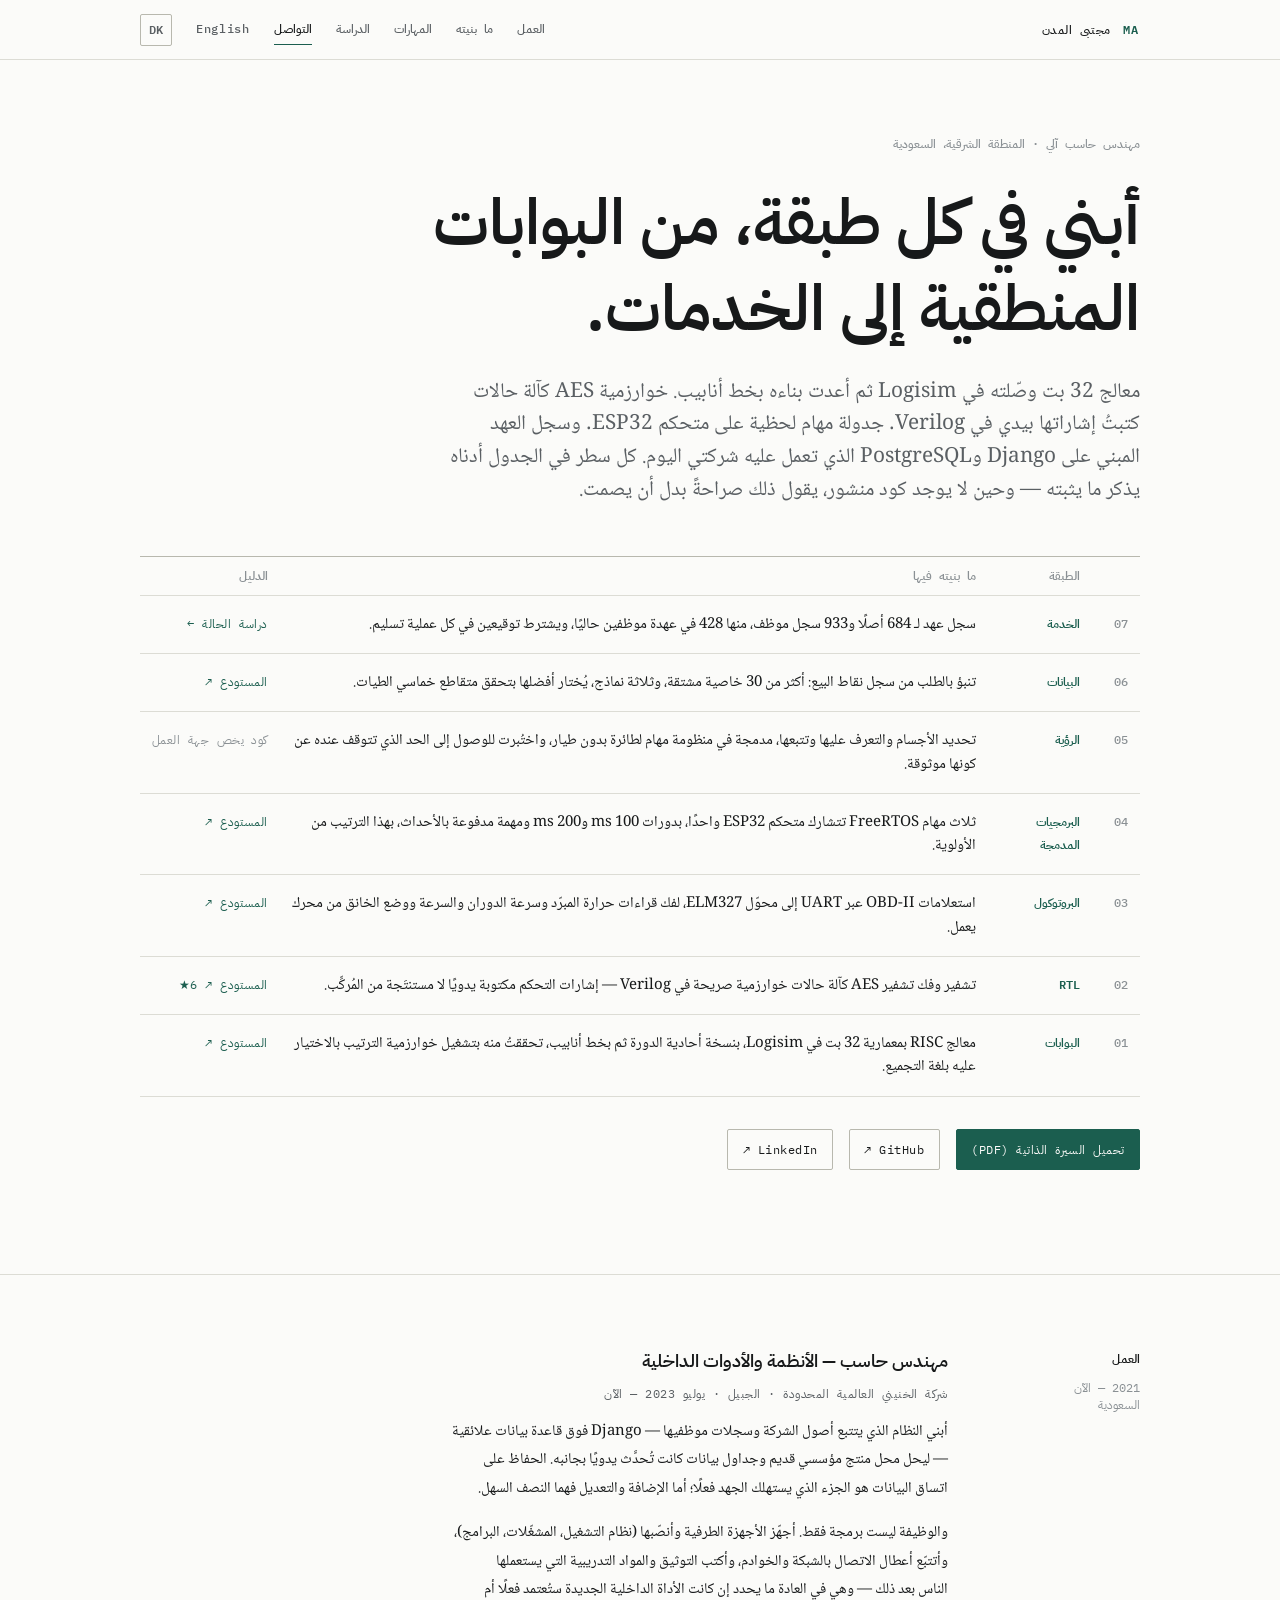
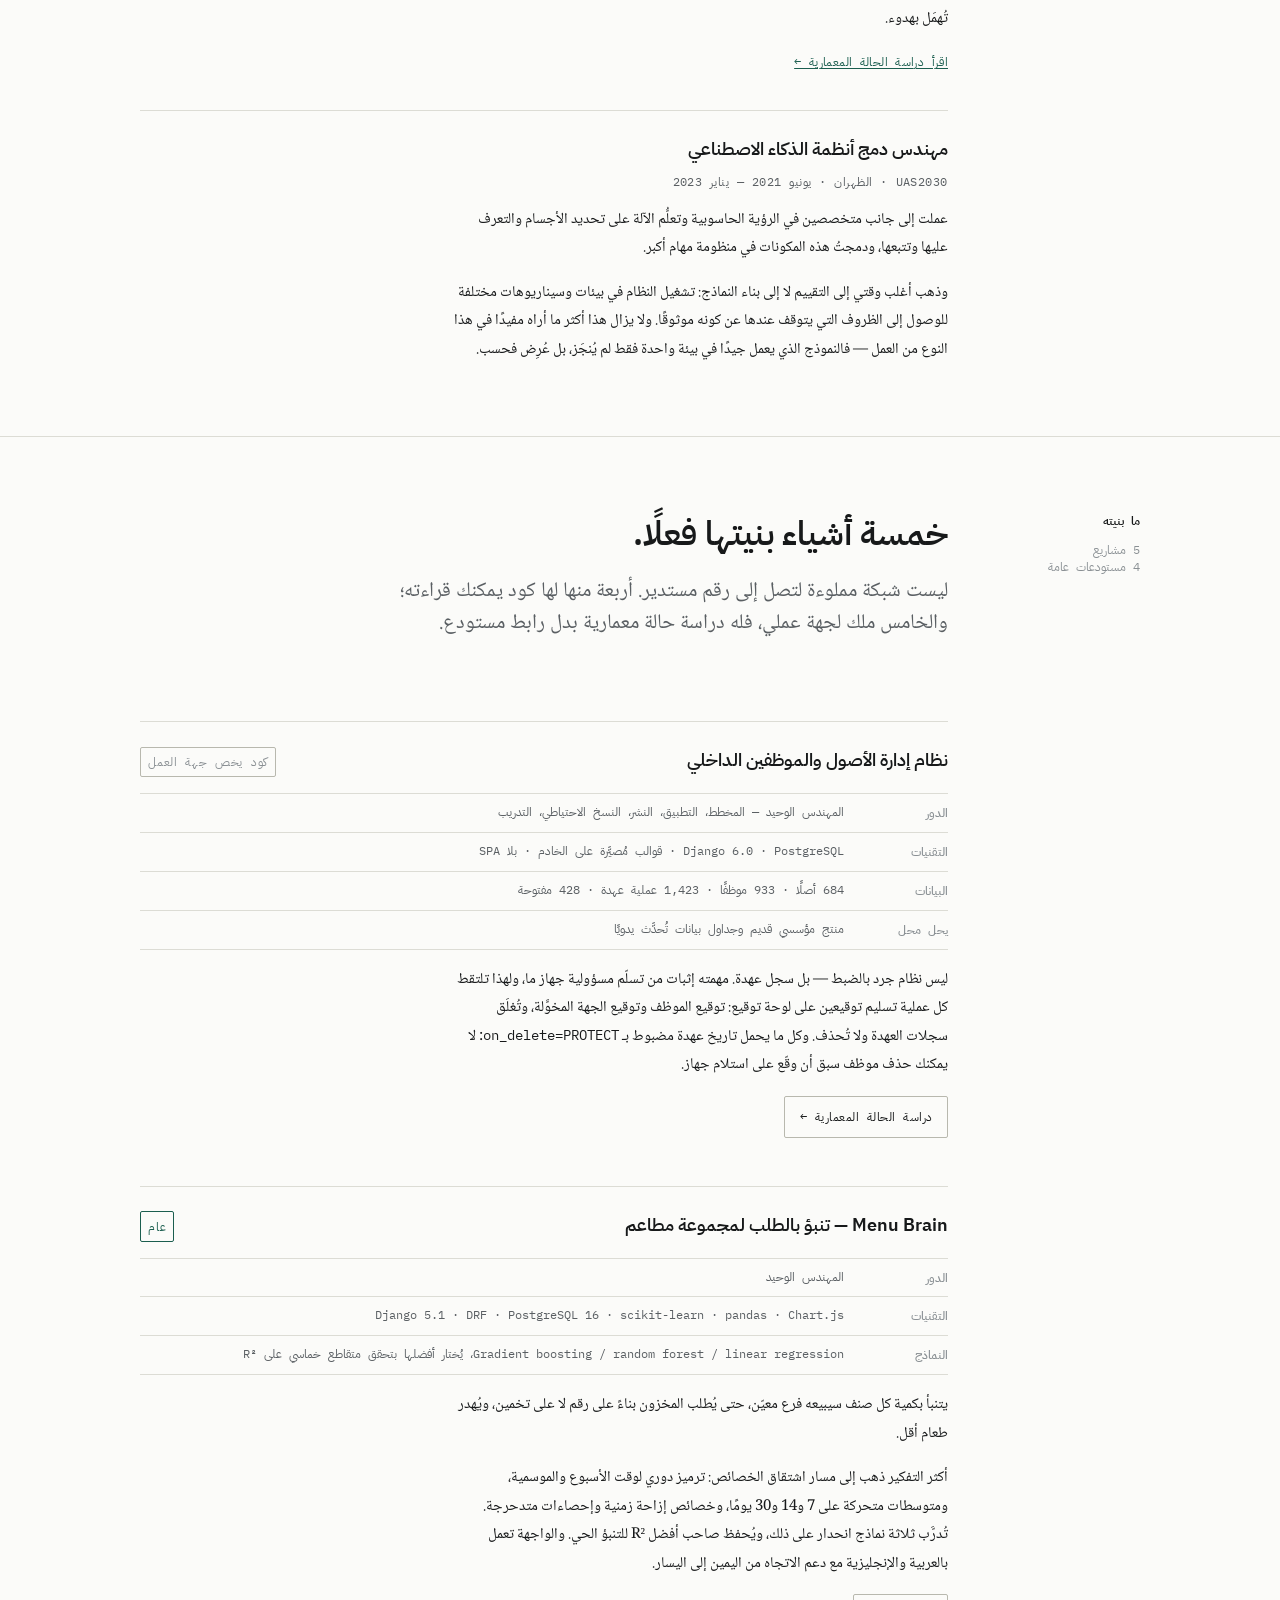
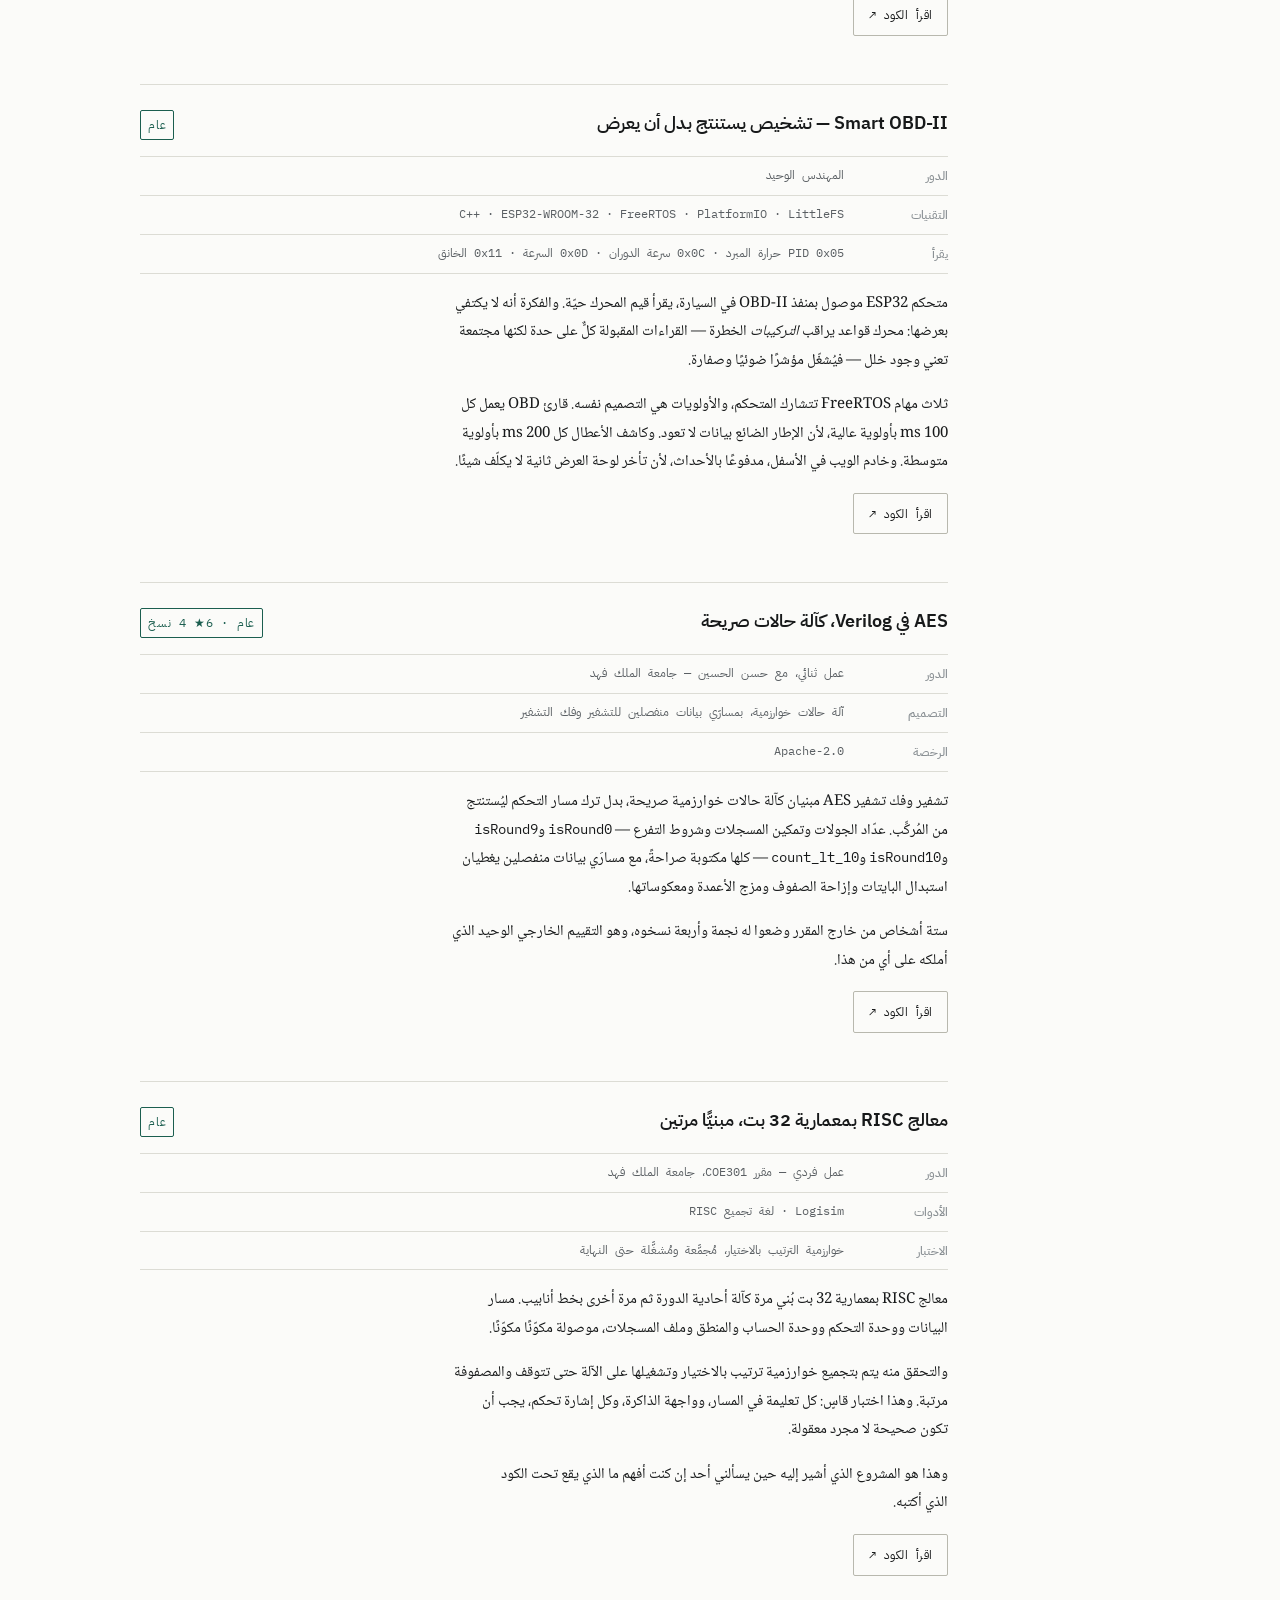
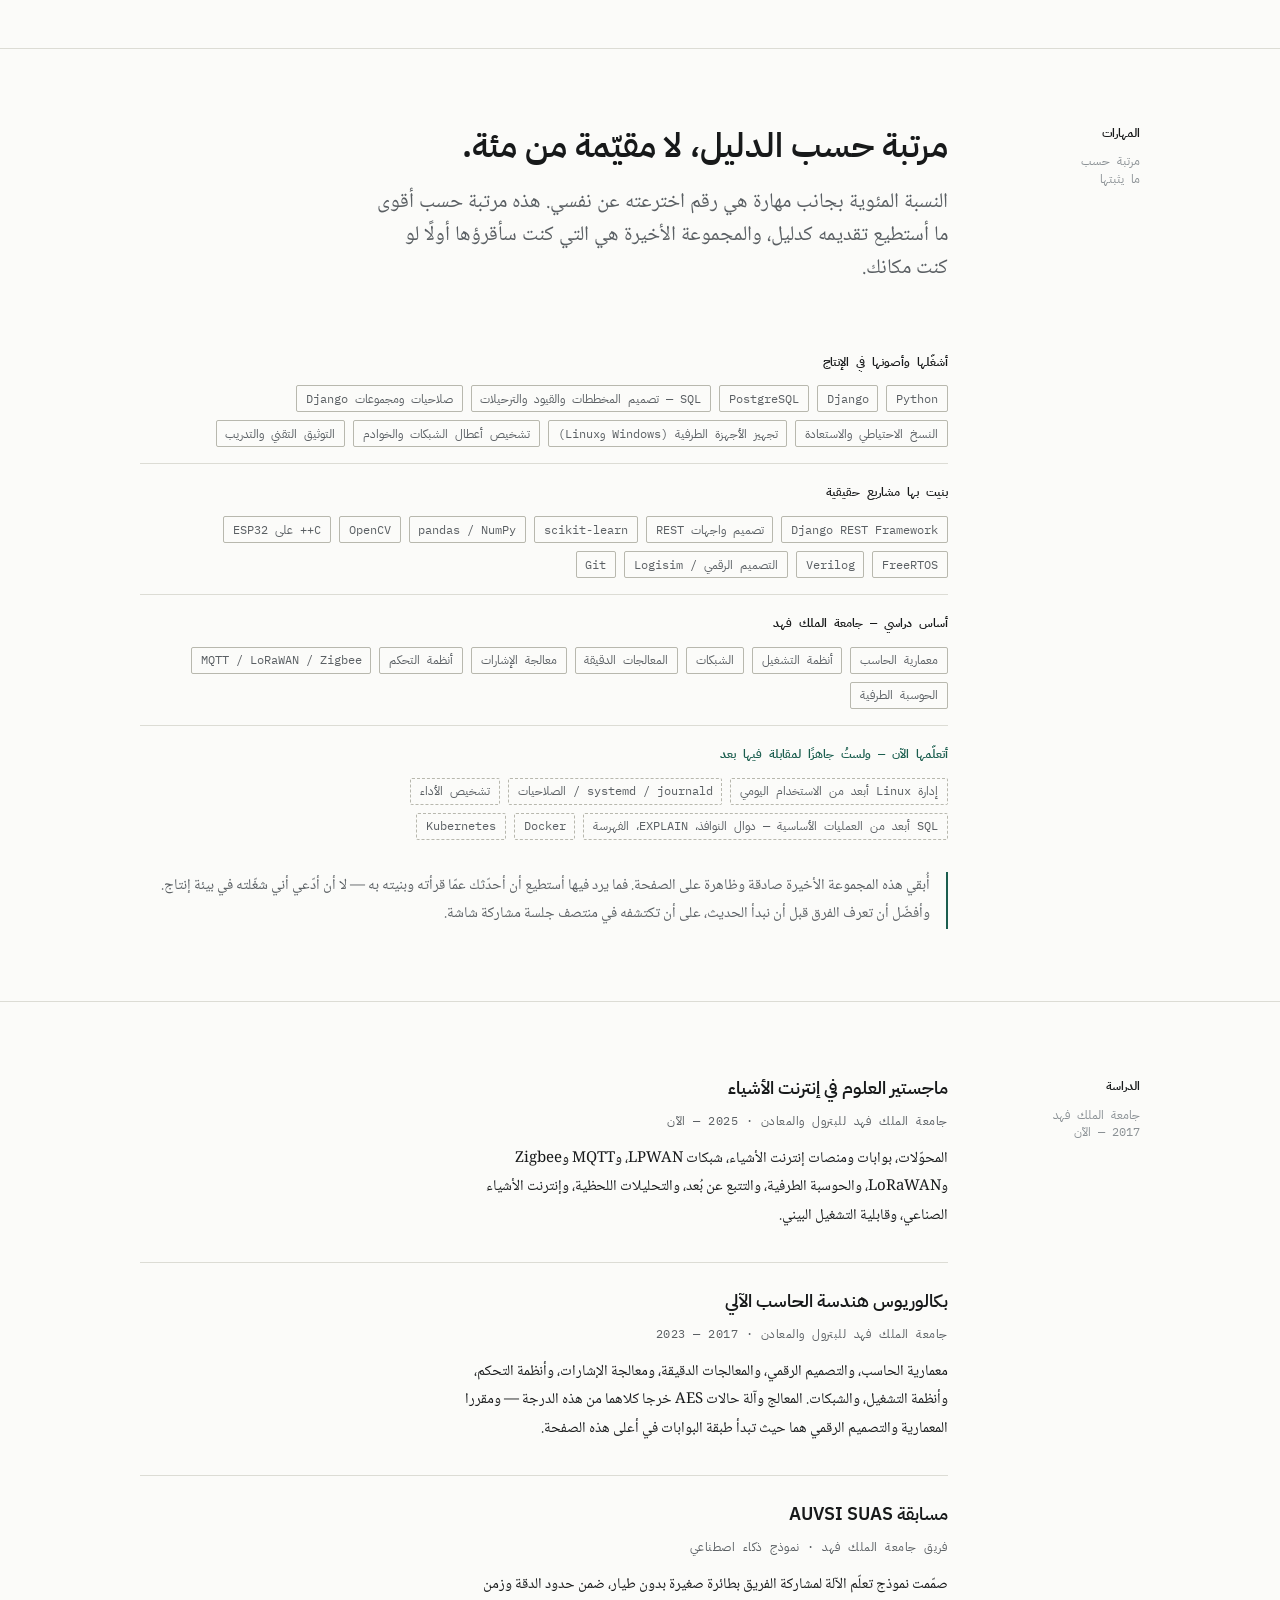
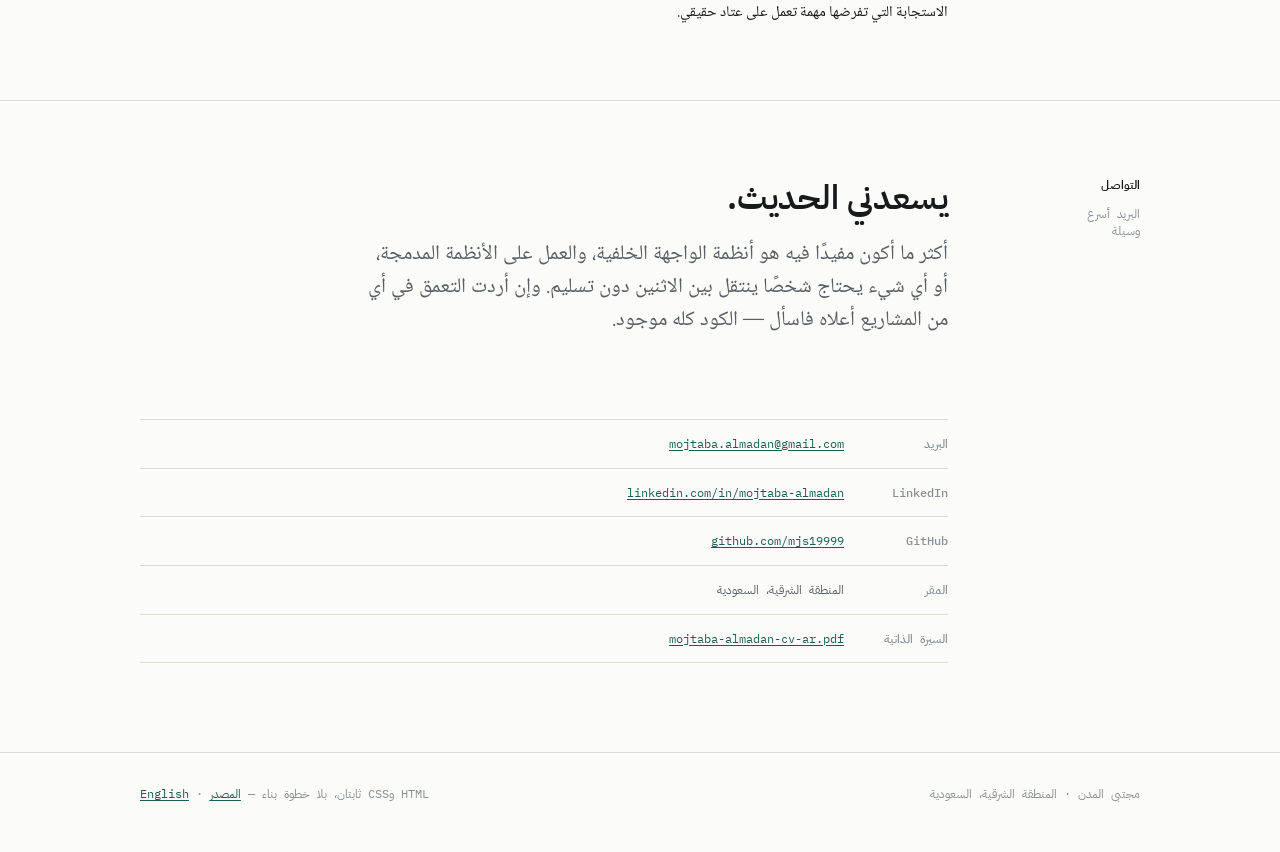
==== ar/index.html @ fe474742 "Refactor code structure for improved readability and maintainability" ====
<!DOCTYPE html>
<html lang="ar" dir="rtl" data-theme="light">
<head>
<meta charset="utf-8">
<meta name="viewport" content="width=device-width, initial-scale=1">
<meta name="color-scheme" content="light dark">
<title>مجتبى المدن — مهندس حاسب آلي</title>
<meta name="description" content="مهندس حاسب آلي في المنطقة الشرقية بالسعودية. أنظمة Django وقواعد بيانات SQL، برمجيات مدمجة على ESP32، وVerilog، ومعالج 32 بت مبني في Logisim. كل ادعاء في هذه الصفحة مرفق بما يثبته.">
<link rel="canonical" href="https://mjs19999.github.io/portfolio/ar/">
<link rel="alternate" hreflang="en" href="https://mjs19999.github.io/portfolio/">
<link rel="alternate" hreflang="ar" href="https://mjs19999.github.io/portfolio/ar/">
<link rel="alternate" hreflang="x-default" href="https://mjs19999.github.io/portfolio/">

<meta property="og:type" content="website">
<meta property="og:locale" content="ar_SA">
<meta property="og:title" content="مجتبى المدن — مهندس حاسب آلي">
<meta property="og:description" content="أبني في كل طبقة، من البوابات المنطقية إلى الخدمات. كل سطر يذكر ما يثبته.">

<!-- Set the theme before first paint so the page never flashes the wrong one. -->
<script>
  (function () {
    var stored;
    try { stored = localStorage.getItem("theme"); } catch (e) {}
    document.documentElement.dataset.theme =
      stored ||
      (window.matchMedia("(prefers-color-scheme: dark)").matches ? "dark" : "light");
  })();
</script>

<link rel="preconnect" href="https://fonts.googleapis.com">
<link rel="preconnect" href="https://fonts.gstatic.com" crossorigin>
<link rel="stylesheet" href="https://fonts.googleapis.com/css2?family=IBM+Plex+Mono:wght@400;500;600&family=IBM+Plex+Sans+Arabic:wght@400;500;600&family=Noto+Naskh+Arabic:wght@400;500;600&display=swap">

<link rel="stylesheet" href="../assets/css/tokens.css">
<link rel="stylesheet" href="../assets/css/base.css">
<link rel="stylesheet" href="../assets/css/layout.css">
<link rel="stylesheet" href="../assets/css/components.css">
<link rel="stylesheet" href="../assets/css/rtl.css">
</head>
<body>

<a class="skip-link" href="#main">تخطَّ إلى المحتوى</a>

<header class="masthead">
  <div class="shell masthead__inner">
    <a class="masthead__name" href="#top"><b>MA</b> مجتبى المدن</a>
    <nav class="masthead__nav" aria-label="أقسام الصفحة">
      <a href="#work">العمل</a>
      <a href="#built">ما بنيته</a>
      <a href="#stack">المهارات</a>
      <a href="#background">الدراسة</a>
      <a href="#contact">التواصل</a>
    </nav>
    <a class="lang-link" href="../index.html" hreflang="en" lang="en">English</a>
    <button class="icon-btn" id="theme-toggle" type="button" aria-label="تبديل السمة">DK</button>
  </div>
</header>

<main id="main">

  <!-- ===================================================================
       HERO
       =================================================================== -->
  <section class="section section--hero" id="top">
    <div class="shell">
      <p class="eyebrow">مهندس حاسب آلي &middot; المنطقة الشرقية، السعودية</p>
      <h1>أبني في كل طبقة، من البوابات المنطقية إلى الخدمات.</h1>
      <p class="lead hero__lead">
        معالج 32 بت وصّلته في Logisim ثم أعدت بناءه بخط أنابيب. خوارزمية AES
        كآلة حالات كتبتُ إشاراتها بيدي في Verilog. جدولة مهام لحظية على متحكم
        ESP32. وسجل العهد المبني على Django وPostgreSQL الذي تعمل عليه شركتي
        اليوم. كل سطر في الجدول أدناه يذكر ما يثبته &mdash; وحين لا يوجد كود
        منشور، يقول ذلك صراحةً بدل أن يصمت.
      </p>

      <table class="layers">
        <caption class="u-sr">
          الطبقات التي بنيت فيها، من طبقة الخدمة نزولًا إلى البوابات المنطقية،
          مع الدليل على كل واحدة.
        </caption>
        <thead>
          <tr>
            <th scope="col"><span class="u-sr">رقم الطبقة</span></th>
            <th scope="col">الطبقة</th>
            <th scope="col">ما بنيته فيها</th>
            <th scope="col">الدليل</th>
          </tr>
        </thead>
        <tbody>
          <tr>
            <td class="layer__num">07</td>
            <th scope="row" class="layer__name">الخدمة</th>
            <td class="layer__what">سجل عهد لـ 684 أصلًا و933 سجل موظف، منها 428 في عهدة موظفين حاليًا، ويشترط توقيعين في كل عملية تسليم.</td>
            <td class="layer__proof"><a href="work/khonaini-asset-system.html">دراسة الحالة &larr;</a></td>
          </tr>
          <tr>
            <td class="layer__num">06</td>
            <th scope="row" class="layer__name">البيانات</th>
            <td class="layer__what">تنبؤ بالطلب من سجل نقاط البيع: أكثر من 30 خاصية مشتقة، وثلاثة نماذج، يُختار أفضلها بتحقق متقاطع خماسي الطيات.</td>
            <td class="layer__proof"><a href="https://github.com/mjs19999/smart_menu_brain" target="_blank" rel="noopener">المستودع &#8599;</a></td>
          </tr>
          <tr>
            <td class="layer__num">05</td>
            <th scope="row" class="layer__name">الرؤية</th>
            <td class="layer__what">تحديد الأجسام والتعرف عليها وتتبعها، مدمجة في منظومة مهام لطائرة بدون طيار، واختُبرت للوصول إلى الحد الذي تتوقف عنده عن كونها موثوقة.</td>
            <td class="layer__proof">كود يخص جهة العمل</td>
          </tr>
          <tr>
            <td class="layer__num">04</td>
            <th scope="row" class="layer__name">البرمجيات المدمجة</th>
            <td class="layer__what">ثلاث مهام FreeRTOS تتشارك متحكم ESP32 واحدًا، بدورات 100&nbsp;ms و200&nbsp;ms ومهمة مدفوعة بالأحداث، بهذا الترتيب من الأولوية.</td>
            <td class="layer__proof"><a href="https://github.com/mjs19999/SmartOBDII-Final" target="_blank" rel="noopener">المستودع &#8599;</a></td>
          </tr>
          <tr>
            <td class="layer__num">03</td>
            <th scope="row" class="layer__name">البروتوكول</th>
            <td class="layer__what">استعلامات OBD-II عبر UART إلى محوّل ELM327، لفك قراءات حرارة المبرّد وسرعة الدوران والسرعة ووضع الخانق من محرك يعمل.</td>
            <td class="layer__proof"><a href="https://github.com/mjs19999/SmartOBDII-Final" target="_blank" rel="noopener">المستودع &#8599;</a></td>
          </tr>
          <tr>
            <td class="layer__num">02</td>
            <th scope="row" class="layer__name">RTL</th>
            <td class="layer__what">تشفير وفك تشفير AES كآلة حالات خوارزمية صريحة في Verilog &mdash; إشارات التحكم مكتوبة يدويًا لا مستنتَجة من المُركِّب.</td>
            <td class="layer__proof"><a href="https://github.com/mjs19999/AES_in_verilog" target="_blank" rel="noopener">المستودع &#8599; 6&#9733;</a></td>
          </tr>
          <tr>
            <td class="layer__num">01</td>
            <th scope="row" class="layer__name">البوابات</th>
            <td class="layer__what">معالج RISC بمعمارية 32 بت في Logisim، بنسخة أحادية الدورة ثم بخط أنابيب، تحققتُ منه بتشغيل خوارزمية الترتيب بالاختيار عليه بلغة التجميع.</td>
            <td class="layer__proof"><a href="https://github.com/mjs19999/32-bit-cpu-in-logisim" target="_blank" rel="noopener">المستودع &#8599;</a></td>
          </tr>
        </tbody>
      </table>

      <div class="hero__actions">
        <a class="btn btn--solid" href="../assets/pdf/mojtaba-almadan-cv-ar.pdf">تحميل السيرة الذاتية (PDF)</a>
        <a class="btn" href="https://github.com/mjs19999" target="_blank" rel="noopener">GitHub &#8599;</a>
        <a class="btn" href="https://www.linkedin.com/in/mojtaba-almadan/" target="_blank" rel="noopener">LinkedIn &#8599;</a>
      </div>
    </div>
  </section>

  <!-- ===================================================================
       WORK
       =================================================================== -->
  <section class="section" id="work">
    <div class="shell section__grid">
      <div class="gutter">
        <div class="gutter__label">العمل</div>
        <p class="gutter__meta">2021 &mdash; الآن<br>السعودية</p>
      </div>

      <div class="stack-v">
        <article class="role">
          <div class="role__head">
            <h3>مهندس حاسب &mdash; الأنظمة والأدوات الداخلية</h3>
            <span class="role__org">شركة الخنيني العالمية المحدودة &middot; الجبيل &middot; يوليو 2023 &mdash; الآن</span>
          </div>
          <div class="role__body prose">
            <p>
              أبني النظام الذي يتتبع أصول الشركة وسجلات موظفيها &mdash; Django
              فوق قاعدة بيانات علائقية &mdash; ليحل محل منتج مؤسسي قديم وجداول
              بيانات كانت تُحدَّث يدويًا بجانبه. الحفاظ على اتساق البيانات هو
              الجزء الذي يستهلك الجهد فعلًا؛ أما الإضافة والتعديل فهما النصف
              السهل.
            </p>
            <p>
              والوظيفة ليست برمجة فقط. أجهّز الأجهزة الطرفية وأنصّبها (نظام
              التشغيل، المشغّلات، البرامج)، وأتتبّع أعطال الاتصال بالشبكة
              والخوادم، وأكتب التوثيق والمواد التدريبية التي يستعملها الناس بعد
              ذلك &mdash; وهي في العادة ما يحدد إن كانت الأداة الداخلية الجديدة
              ستُعتمد فعلًا أم تُهمَل بهدوء.
            </p>
            <p>
              <a class="link-mono" href="work/khonaini-asset-system.html">اقرأ دراسة الحالة المعمارية &larr;</a>
            </p>
          </div>
        </article>

        <article class="role">
          <div class="role__head">
            <h3>مهندس دمج أنظمة الذكاء الاصطناعي</h3>
            <span class="role__org">UAS2030 &middot; الظهران &middot; يونيو 2021 &mdash; يناير 2023</span>
          </div>
          <div class="role__body prose">
            <p>
              عملت إلى جانب متخصصين في الرؤية الحاسوبية وتعلُّم الآلة على تحديد
              الأجسام والتعرف عليها وتتبعها، ودمجتُ هذه المكونات في منظومة مهام
              أكبر.
            </p>
            <p>
              وذهب أغلب وقتي إلى التقييم لا إلى بناء النماذج: تشغيل النظام في
              بيئات وسيناريوهات مختلفة للوصول إلى الظروف التي يتوقف عندها عن
              كونه موثوقًا. ولا يزال هذا أكثر ما أراه مفيدًا في هذا النوع من
              العمل &mdash; فالنموذج الذي يعمل جيدًا في بيئة واحدة فقط لم
              يُنجَز، بل عُرِض فحسب.
            </p>
          </div>
        </article>
      </div>
    </div>
  </section>

  <!-- ===================================================================
       BUILT
       =================================================================== -->
  <section class="section" id="built">
    <div class="shell section__grid">
      <div class="gutter">
        <div class="gutter__label">ما بنيته</div>
        <p class="gutter__meta">5 مشاريع<br>4 مستودعات عامة</p>
      </div>

      <div class="stack-v--loose stack-v">
        <div class="section__intro">
          <h2>خمسة أشياء بنيتها فعلًا.</h2>
          <p class="lead">
            ليست شبكة مملوءة لتصل إلى رقم مستدير. أربعة منها لها كود يمكنك
            قراءته؛ والخامس ملك لجهة عملي، فله دراسة حالة معمارية بدل رابط
            مستودع.
          </p>
        </div>

        <article class="spec">
          <div class="spec__head">
            <h3 class="spec__title">نظام إدارة الأصول والموظفين الداخلي</h3>
            <span class="tag">كود يخص جهة العمل</span>
          </div>
          <dl class="spec__meta">
            <div><dt>الدور</dt><dd>المهندس الوحيد &mdash; المخطط، التطبيق، النشر، النسخ الاحتياطي، التدريب</dd></div>
            <div><dt>التقنيات</dt><dd>Django 6.0 &middot; PostgreSQL &middot; قوالب مُصيَّرة على الخادم &middot; بلا SPA</dd></div>
            <div><dt>البيانات</dt><dd>684 أصلًا &middot; 933 موظفًا &middot; 1,423 عملية عهدة &middot; 428 مفتوحة</dd></div>
            <div><dt>يحل محل</dt><dd>منتج مؤسسي قديم وجداول بيانات تُحدَّث يدويًا</dd></div>
          </dl>
          <div class="spec__body prose">
            <p>
              ليس نظام جرد بالضبط &mdash; بل سجل عهدة. مهمته إثبات من تسلّم
              مسؤولية جهاز ما، ولهذا تلتقط كل عملية تسليم توقيعين على لوحة
              توقيع: توقيع الموظف وتوقيع الجهة المخوَّلة، وتُغلَق سجلات العهدة
              ولا تُحذف. وكل ما يحمل تاريخ عهدة مضبوط بـ
              <code>on_delete=PROTECT</code>: لا يمكنك حذف موظف سبق أن وقّع على
              استلام جهاز.
            </p>
          </div>
          <div class="spec__links">
            <a class="btn" href="work/khonaini-asset-system.html">دراسة الحالة المعمارية &larr;</a>
          </div>
        </article>

        <article class="spec">
          <div class="spec__head">
            <h3 class="spec__title">Menu Brain &mdash; تنبؤ بالطلب لمجموعة مطاعم</h3>
            <span class="tag tag--signal">عام</span>
          </div>
          <dl class="spec__meta">
            <div><dt>الدور</dt><dd>المهندس الوحيد</dd></div>
            <div><dt>التقنيات</dt><dd>Django 5.1 &middot; DRF &middot; PostgreSQL 16 &middot; scikit-learn &middot; pandas &middot; Chart.js</dd></div>
            <div><dt>النماذج</dt><dd>Gradient boosting / random forest / linear regression، يُختار أفضلها بتحقق متقاطع خماسي على R&sup2;</dd></div>
          </dl>
          <div class="spec__body prose">
            <p>
              يتنبأ بكمية كل صنف سيبيعه فرع معيّن، حتى يُطلب المخزون بناءً على
              رقم لا على تخمين، ويُهدر طعام أقل.
            </p>
            <p>
              أكثر التفكير ذهب إلى مسار اشتقاق الخصائص: ترميز دوري لوقت الأسبوع
              والموسمية، ومتوسطات متحركة على 7 و14 و30 يومًا، وخصائص إزاحة
              زمنية وإحصاءات متدحرجة. تُدرَّب ثلاثة نماذج انحدار على ذلك، ويُحفظ
              صاحب أفضل R&sup2; للتنبؤ الحي. والواجهة تعمل بالعربية والإنجليزية
              مع دعم الاتجاه من اليمين إلى اليسار.
            </p>
          </div>
          <div class="spec__links">
            <a class="btn" href="https://github.com/mjs19999/smart_menu_brain" target="_blank" rel="noopener">اقرأ الكود &#8599;</a>
          </div>
        </article>

        <article class="spec">
          <div class="spec__head">
            <h3 class="spec__title">Smart OBD-II &mdash; تشخيص يستنتج بدل أن يعرض</h3>
            <span class="tag tag--signal">عام</span>
          </div>
          <dl class="spec__meta">
            <div><dt>الدور</dt><dd>المهندس الوحيد</dd></div>
            <div><dt>التقنيات</dt><dd>C++ &middot; ESP32-WROOM-32 &middot; FreeRTOS &middot; PlatformIO &middot; LittleFS</dd></div>
            <div><dt>يقرأ</dt><dd>PID 0x05 حرارة المبرد &middot; 0x0C سرعة الدوران &middot; 0x0D السرعة &middot; 0x11 الخانق</dd></div>
          </dl>
          <div class="spec__body prose">
            <p>
              متحكم ESP32 موصول بمنفذ OBD-II في السيارة، يقرأ قيم المحرك حيّة.
              والفكرة أنه لا يكتفي بعرضها: محرك قواعد يراقب <em>التركيبات</em>
              الخطرة &mdash; القراءات المقبولة كلٌّ على حدة لكنها مجتمعة تعني
              وجود خلل &mdash; فيُشغّل مؤشرًا ضوئيًا وصفارة.
            </p>
            <p>
              ثلاث مهام FreeRTOS تتشارك المتحكم، والأولويات هي التصميم نفسه.
              قارئ OBD يعمل كل 100&nbsp;ms بأولوية عالية، لأن الإطار الضائع
              بيانات لا تعود. وكاشف الأعطال كل 200&nbsp;ms بأولوية متوسطة. وخادم
              الويب في الأسفل، مدفوعًا بالأحداث، لأن تأخر لوحة العرض ثانية لا
              يكلّف شيئًا.
            </p>
          </div>
          <div class="spec__links">
            <a class="btn" href="https://github.com/mjs19999/SmartOBDII-Final" target="_blank" rel="noopener">اقرأ الكود &#8599;</a>
          </div>
        </article>

        <article class="spec">
          <div class="spec__head">
            <h3 class="spec__title">AES في Verilog، كآلة حالات صريحة</h3>
            <span class="tag tag--signal">عام &middot; 6&#9733; 4 نسخ</span>
          </div>
          <dl class="spec__meta">
            <div><dt>الدور</dt><dd>عمل ثنائي، مع حسن الحسين &mdash; جامعة الملك فهد</dd></div>
            <div><dt>التصميم</dt><dd>آلة حالات خوارزمية، بمسارَي بيانات منفصلين للتشفير وفك التشفير</dd></div>
            <div><dt>الرخصة</dt><dd>Apache-2.0</dd></div>
          </dl>
          <div class="spec__body prose">
            <p>
              تشفير وفك تشفير AES مبنيان كآلة حالات خوارزمية صريحة، بدل ترك مسار
              التحكم ليُستنتج من المُركِّب. عدّاد الجولات وتمكين المسجلات وشروط
              التفرع &mdash; <code>isRound0</code> و<code>isRound9</code>
              و<code>isRound10</code> و<code>count_lt_10</code> &mdash; كلها
              مكتوبة صراحةً، مع مسارَي بيانات منفصلين يغطيان استبدال البايتات
              وإزاحة الصفوف ومزج الأعمدة ومعكوساتها.
            </p>
            <p>
              ستة أشخاص من خارج المقرر وضعوا له نجمة وأربعة نسخوه، وهو التقييم
              الخارجي الوحيد الذي أملكه على أي من هذا.
            </p>
          </div>
          <div class="spec__links">
            <a class="btn" href="https://github.com/mjs19999/AES_in_verilog" target="_blank" rel="noopener">اقرأ الكود &#8599;</a>
          </div>
        </article>

        <article class="spec">
          <div class="spec__head">
            <h3 class="spec__title">معالج RISC بمعمارية 32 بت، مبنيًّا مرتين</h3>
            <span class="tag tag--signal">عام</span>
          </div>
          <dl class="spec__meta">
            <div><dt>الدور</dt><dd>عمل فردي &mdash; مقرر COE301، جامعة الملك فهد</dd></div>
            <div><dt>الأدوات</dt><dd>Logisim &middot; لغة تجميع RISC</dd></div>
            <div><dt>الاختبار</dt><dd>خوارزمية الترتيب بالاختيار، مُجمَّعة ومُشغَّلة حتى النهاية</dd></div>
          </dl>
          <div class="spec__body prose">
            <p>
              معالج RISC بمعمارية 32 بت بُني مرة كآلة أحادية الدورة ثم مرة
              أخرى بخط أنابيب. مسار البيانات ووحدة التحكم ووحدة الحساب والمنطق
              وملف المسجلات، موصولة مكوّنًا مكوّنًا.
            </p>
            <p>
              والتحقق منه يتم بتجميع خوارزمية ترتيب بالاختيار وتشغيلها على الآلة
              حتى تتوقف والمصفوفة مرتبة. وهذا اختبار قاسٍ: كل تعليمة في المسار،
              وواجهة الذاكرة، وكل إشارة تحكم، يجب أن تكون صحيحة لا مجرد معقولة.
            </p>
            <p>
              وهذا هو المشروع الذي أشير إليه حين يسألني أحد إن كنت أفهم ما الذي
              يقع تحت الكود الذي أكتبه.
            </p>
          </div>
          <div class="spec__links">
            <a class="btn" href="https://github.com/mjs19999/32-bit-cpu-in-logisim" target="_blank" rel="noopener">اقرأ الكود &#8599;</a>
          </div>
        </article>
      </div>
    </div>
  </section>

  <!-- ===================================================================
       STACK
       =================================================================== -->
  <section class="section" id="stack">
    <div class="shell section__grid">
      <div class="gutter">
        <div class="gutter__label">المهارات</div>
        <p class="gutter__meta">مرتبة حسب<br>ما يثبتها</p>
      </div>

      <div class="stack-v">
        <div class="section__intro">
          <h2>مرتبة حسب الدليل، لا مقيّمة من مئة.</h2>
          <p class="lead">
            النسبة المئوية بجانب مهارة هي رقم اخترعته عن نفسي. هذه مرتبة حسب
            أقوى ما أستطيع تقديمه كدليل، والمجموعة الأخيرة هي التي كنت سأقرؤها
            أولًا لو كنت مكانك.
          </p>
        </div>

        <div class="stack-v--tight stack-v">
          <div class="tier">
            <div class="tier__label">أشغّلها وأصونها في الإنتاج</div>
            <ul class="tier__items">
              <li lang="en" dir="ltr">Python</li>
              <li lang="en" dir="ltr">Django</li>
              <li lang="en" dir="ltr">PostgreSQL</li>
              <li>SQL &mdash; تصميم المخططات والقيود والترحيلات</li>
              <li>صلاحيات ومجموعات Django</li>
              <li>النسخ الاحتياطي والاستعادة</li>
              <li>تجهيز الأجهزة الطرفية (Windows وLinux)</li>
              <li>تشخيص أعطال الشبكات والخوادم</li>
              <li>التوثيق التقني والتدريب</li>
            </ul>
          </div>

          <div class="tier">
            <div class="tier__label">بنيت بها مشاريع حقيقية</div>
            <ul class="tier__items">
              <li lang="en" dir="ltr">Django REST Framework</li>
              <li>تصميم واجهات REST</li>
              <li lang="en" dir="ltr">scikit-learn</li>
              <li lang="en" dir="ltr">pandas / NumPy</li>
              <li lang="en" dir="ltr">OpenCV</li>
              <li>C++ على ESP32</li>
              <li lang="en" dir="ltr">FreeRTOS</li>
              <li lang="en" dir="ltr">Verilog</li>
              <li>التصميم الرقمي / Logisim</li>
              <li lang="en" dir="ltr">Git</li>
            </ul>
          </div>

          <div class="tier">
            <div class="tier__label">أساس دراسي &mdash; جامعة الملك فهد</div>
            <ul class="tier__items">
              <li>معمارية الحاسب</li>
              <li>أنظمة التشغيل</li>
              <li>الشبكات</li>
              <li>المعالجات الدقيقة</li>
              <li>معالجة الإشارات</li>
              <li>أنظمة التحكم</li>
              <li>MQTT / LoRaWAN / Zigbee</li>
              <li>الحوسبة الطرفية</li>
            </ul>
          </div>

          <div class="tier tier--open">
            <div class="tier__label">أتعلّمها الآن &mdash; ولستُ جاهزًا لمقابلة فيها بعد</div>
            <ul class="tier__items">
              <li>إدارة Linux أبعد من الاستخدام اليومي</li>
              <li>systemd / journald / الصلاحيات</li>
              <li>تشخيص الأداء</li>
              <li>SQL أبعد من العمليات الأساسية &mdash; دوال النوافذ، EXPLAIN، الفهرسة</li>
              <li lang="en" dir="ltr">Docker</li>
              <li lang="en" dir="ltr">Kubernetes</li>
            </ul>
          </div>
        </div>

        <p class="note">
          أُبقي هذه المجموعة الأخيرة صادقة وظاهرة على الصفحة. فما يرد فيها
          أستطيع أن أحدّثك عمّا قرأته وبنيته به &mdash; لا أن أدّعي أني شغّلته
          في بيئة إنتاج. وأفضّل أن تعرف الفرق قبل أن نبدأ الحديث، على أن تكتشفه
          في منتصف جلسة مشاركة شاشة.
        </p>
      </div>
    </div>
  </section>

  <!-- ===================================================================
       BACKGROUND
       =================================================================== -->
  <section class="section" id="background">
    <div class="shell section__grid">
      <div class="gutter">
        <div class="gutter__label">الدراسة</div>
        <p class="gutter__meta">جامعة الملك فهد<br>2017 &mdash; الآن</p>
      </div>

      <div class="stack-v">
        <article class="role">
          <div class="role__head">
            <h3>ماجستير العلوم في إنترنت الأشياء</h3>
            <span class="role__org">جامعة الملك فهد للبترول والمعادن &middot; 2025 &mdash; الآن</span>
          </div>
          <div class="role__body prose">
            <p>
              المحوّلات، بوابات ومنصات إنترنت الأشياء، شبكات LPWAN، وMQTT
              وZigbee وLoRaWAN، والحوسبة الطرفية، والتتبع عن بُعد، والتحليلات
              اللحظية، وإنترنت الأشياء الصناعي، وقابلية التشغيل البيني.
            </p>
          </div>
        </article>

        <article class="role">
          <div class="role__head">
            <h3>بكالوريوس هندسة الحاسب الآلي</h3>
            <span class="role__org">جامعة الملك فهد للبترول والمعادن &middot; 2017 &mdash; 2023</span>
          </div>
          <div class="role__body prose">
            <p>
              معمارية الحاسب، والتصميم الرقمي، والمعالجات الدقيقة، ومعالجة
              الإشارات، وأنظمة التحكم، وأنظمة التشغيل، والشبكات. المعالج وآلة
              حالات AES خرجا كلاهما من هذه الدرجة &mdash; ومقررا المعمارية
              والتصميم الرقمي هما حيث تبدأ طبقة البوابات في أعلى هذه الصفحة.
            </p>
          </div>
        </article>

        <article class="role">
          <div class="role__head">
            <h3>مسابقة AUVSI SUAS</h3>
            <span class="role__org">فريق جامعة الملك فهد &middot; نموذج ذكاء اصطناعي</span>
          </div>
          <div class="role__body prose">
            <p>
              صمّمت نموذج تعلّم الآلة لمشاركة الفريق بطائرة صغيرة بدون طيار،
              ضمن حدود الدقة وزمن الاستجابة التي تفرضها مهمة تعمل على عتاد
              حقيقي.
            </p>
          </div>
        </article>
      </div>
    </div>
  </section>

  <!-- ===================================================================
       CONTACT
       =================================================================== -->
  <section class="section" id="contact">
    <div class="shell section__grid">
      <div class="gutter">
        <div class="gutter__label">التواصل</div>
        <p class="gutter__meta">البريد أسرع<br>وسيلة</p>
      </div>

      <div class="stack-v">
        <div class="section__intro">
          <h2>يسعدني الحديث.</h2>
          <p class="lead">
            أكثر ما أكون مفيدًا فيه هو أنظمة الواجهة الخلفية، والعمل على
            الأنظمة المدمجة، أو أي شيء يحتاج شخصًا ينتقل بين الاثنين دون
            تسليم. وإن أردت التعمق في أي من المشاريع أعلاه فاسأل &mdash; الكود
            كله موجود.
          </p>
        </div>

        <dl class="contact-list">
          <div>
            <dt>البريد</dt>
            <dd><a href="mailto:mojtaba.almadan@gmail.com">mojtaba.almadan@gmail.com</a></dd>
          </div>
          <div>
            <dt>LinkedIn</dt>
            <dd><a href="https://www.linkedin.com/in/mojtaba-almadan/" target="_blank" rel="noopener">linkedin.com/in/mojtaba-almadan</a></dd>
          </div>
          <div>
            <dt>GitHub</dt>
            <dd><a href="https://github.com/mjs19999" target="_blank" rel="noopener">github.com/mjs19999</a></dd>
          </div>
          <div>
            <dt>المقر</dt>
            <dd>المنطقة الشرقية، السعودية</dd>
          </div>
          <div>
            <dt>السيرة الذاتية</dt>
            <dd><a href="../assets/pdf/mojtaba-almadan-cv-ar.pdf">mojtaba-almadan-cv-ar.pdf</a></dd>
          </div>
        </dl>
      </div>
    </div>
  </section>

</main>

<footer class="footer">
  <div class="shell footer__inner">
    <span>مجتبى المدن &middot; المنطقة الشرقية، السعودية</span>
    <span>
      HTML وCSS ثابتان، بلا خطوة بناء &mdash;
      <a href="https://github.com/mjs19999/portfolio" target="_blank" rel="noopener">المصدر</a>
      &middot;
      <a href="../index.html" hreflang="en" lang="en">English</a>
    </span>
  </div>
</footer>

<script src="../assets/js/theme.js" defer></script>
<script src="../assets/js/nav.js" defer></script>
</body>
</html>
---- assets/css/tokens.css ----
/* ==========================================================================
   tokens.css — the whole design system lives here
   Palette: cool paper, graphite ink, one accent (deep pine). No gradients.
   Type:    Archivo (headings) / Newsreader (body) / IBM Plex Mono (data)
   ========================================================================== */

:root {
  /* --- type families ------------------------------------------------------ */
  --font-display: "Archivo", "Helvetica Neue", Arial, sans-serif;
  --font-body: "Newsreader", Georgia, "Times New Roman", serif;
  --font-mono: "IBM Plex Mono", ui-monospace, "SFMono-Regular", Consolas, monospace;

  /* --- type scale ---------------------------------------------------------
     Fluid between a 360px phone and a 1200px desktop. */
  --step-display: clamp(2.3rem, 1.35rem + 4.2vw, 4rem);
  --step-h2: clamp(1.55rem, 1.2rem + 1.5vw, 2.1rem);
  --step-h3: 1.125rem;
  --step-lead: clamp(1.08rem, 1rem + 0.4vw, 1.3rem);
  --step-body: 1.0625rem;
  --step-small: 0.9375rem;
  --step-mono: 0.78rem;
  --step-mono-sm: 0.72rem;

  /* --- spacing ------------------------------------------------------------ */
  --space-1: 0.25rem;
  --space-2: 0.5rem;
  --space-3: 0.75rem;
  --space-4: 1rem;
  --space-5: 1.5rem;
  --space-6: 2rem;
  --space-7: 3rem;
  --space-8: 4.5rem;
  --space-9: 6.5rem;

  /* --- structure ---------------------------------------------------------- */
  --shell-max: 1080px;
  --shell-pad: clamp(1.25rem, 4vw, 2.5rem);
  --gutter-col: 9rem;
  --masthead-h: 3.75rem;

  /* --- motion ------------------------------------------------------------- */
  --ease: cubic-bezier(0.22, 0.61, 0.36, 1);
  --fast: 120ms;
  --slow: 320ms;
}

/* --- light: ink on drafting paper ---------------------------------------- */
:root,
html[data-theme="light"] {
  color-scheme: light;

  --paper: #fbfbf9;
  --paper-sunk: #f2f2ee;
  --paper-raised: #ffffff;

  --ink: #17191a;
  --ink-soft: #5a5f63;
  --ink-faint: #8a9094;

  --rule: #dcdcd5;
  --rule-strong: #b8b8ae;

  --signal: #1b5e4f;
  --signal-hover: #12463a;
  --signal-wash: rgba(27, 94, 79, 0.07);
}

/* --- dark: same document, printed in reverse ----------------------------- */
html[data-theme="dark"] {
  color-scheme: dark;

  --paper: #131517;
  --paper-sunk: #1a1d20;
  --paper-raised: #1e2225;

  --ink: #e9e9e4;
  --ink-soft: #9ba1a4;
  --ink-faint: #6f7679;

  --rule: #2c3134;
  --rule-strong: #454b4f;

  --signal: #6fbfa8;
  --signal-hover: #8fd4c1;
  --signal-wash: rgba(111, 191, 168, 0.09);
}
---- assets/css/base.css ----
/* ==========================================================================
   base.css — reset and element-level typography. Elements only, no classes.
   ========================================================================== */

*,
*::before,
*::after {
  box-sizing: border-box;
}

html {
  -webkit-text-size-adjust: 100%;
  scroll-behavior: smooth;
  scroll-padding-top: calc(var(--masthead-h) + var(--space-5));
}

body {
  margin: 0;
  background: var(--paper);
  color: var(--ink);
  font-family: var(--font-body);
  font-size: var(--step-body);
  font-weight: 400;
  line-height: 1.7;
  font-optical-sizing: auto;
  -webkit-font-smoothing: antialiased;
  text-rendering: optimizeLegibility;
}

h1,
h2,
h3,
h4 {
  margin: 0;
  font-family: var(--font-display);
  font-weight: 600;
  line-height: 1.1;
  letter-spacing: -0.02em;
  text-wrap: balance;
}

h1 {
  font-size: var(--step-display);
  font-weight: 620;
  line-height: 1.02;
  letter-spacing: -0.035em;
}

h2 {
  font-size: var(--step-h2);
  letter-spacing: -0.025em;
}

h3 {
  font-size: var(--step-h3);
  letter-spacing: -0.01em;
}

p {
  margin: 0 0 var(--space-4);
  text-wrap: pretty;
}

p:last-child {
  margin-bottom: 0;
}

a {
  color: var(--signal);
  text-decoration-thickness: 1px;
  text-underline-offset: 0.18em;
  transition: color var(--fast) var(--ease);
}

a:hover {
  color: var(--signal-hover);
}

:focus-visible {
  outline: 2px solid var(--signal);
  outline-offset: 3px;
  border-radius: 1px;
}

ul {
  margin: 0;
  padding: 0;
  list-style: none;
}

strong {
  font-weight: 600;
}

code,
kbd {
  font-family: var(--font-mono);
  font-size: 0.9em;
}

button {
  font: inherit;
  color: inherit;
  margin: 0;
  cursor: pointer;
}

hr {
  height: 0;
  margin: var(--space-6) 0;
  border: 0;
  border-top: 1px solid var(--rule);
}

svg {
  display: block;
  max-width: 100%;
  height: auto;
}

@media (prefers-reduced-motion: reduce) {
  html {
    scroll-behavior: auto;
  }

  *,
  *::before,
  *::after {
    animation-duration: 0.01ms !important;
    animation-iteration-count: 1 !important;
    transition-duration: 0.01ms !important;
  }
}
---- assets/css/layout.css ----
/* ==========================================================================
   layout.css — page structure: masthead, shell, section grid, footer.
   Sections own their vertical padding. Children never set outer margins that
   would fight it.
   ========================================================================== */

/* --- shell --------------------------------------------------------------- */
.shell {
  width: 100%;
  max-width: var(--shell-max);
  margin-inline: auto;
  padding-inline: var(--shell-pad);
}

/* --- masthead ------------------------------------------------------------ */
/* Solid, not translucent-and-blurred. A frosted bar is the house style of every
   template this page is trying not to resemble, and a document's running head
   does not show you what is underneath it. */
.masthead {
  position: sticky;
  top: 0;
  z-index: 20;
  height: var(--masthead-h);
  background: var(--paper);
  border-bottom: 1px solid var(--rule);
}

.masthead__inner {
  display: flex;
  align-items: center;
  justify-content: space-between;
  gap: var(--space-5);
  height: 100%;
}

.masthead__name {
  display: flex;
  align-items: baseline;
  gap: var(--space-3);
  font-family: var(--font-mono);
  font-size: var(--step-mono);
  font-weight: 500;
  letter-spacing: 0.04em;
  color: var(--ink);
  text-decoration: none;
  white-space: nowrap;
}

.masthead__name b {
  font-weight: 600;
  letter-spacing: 0.12em;
  color: var(--signal);
}

.masthead__nav {
  display: flex;
  align-items: center;
  gap: var(--space-5);
  min-width: 0;
  margin-inline-start: auto;
  overflow-x: auto;
  scrollbar-width: none;
}

.masthead__nav::-webkit-scrollbar {
  display: none;
}

.masthead__nav a {
  font-family: var(--font-mono);
  font-size: var(--step-mono-sm);
  font-weight: 500;
  letter-spacing: 0.1em;
  text-transform: uppercase;
  color: var(--ink-soft);
  text-decoration: none;
  white-space: nowrap;
  padding-block: var(--space-1);
  border-bottom: 1px solid transparent;
}

.masthead__nav a:hover,
.masthead__nav a[aria-current="true"] {
  color: var(--ink);
  border-bottom-color: var(--signal);
}

/* Nav labels are the first thing to go on a narrow screen — the page is
   short enough to scroll. The theme control stays. */
@media (max-width: 560px) {
  .masthead__nav {
    display: none;
  }
}

/* --- sections ------------------------------------------------------------ */
.section {
  padding-block: var(--space-8);
  border-top: 1px solid var(--rule);
}

.section--hero {
  padding-block: var(--space-8) var(--space-9);
  border-top: 0;
}

.section__grid {
  display: grid;
  grid-template-columns: minmax(0, 1fr);
  gap: var(--space-6);
}

/* Grid items default to min-width:auto, which lets a wide child (the ER
   diagram) stretch the track and push the whole page sideways. Pinning the
   track and the items to zero minimum keeps overflow inside the element that
   opted into scrolling. */
.section__grid > * {
  min-width: 0;
}

@media (min-width: 900px) {
  .section__grid {
    grid-template-columns: var(--gutter-col) minmax(0, 1fr);
    gap: var(--space-7);
  }
}

/* The annotation gutter: mono labels that track alongside the content the way
   a spec sheet's margin notes do. */
.gutter {
  align-self: start;
}

@media (min-width: 900px) {
  .gutter {
    position: sticky;
    top: calc(var(--masthead-h) + var(--space-5));
  }
}

.gutter__label {
  font-family: var(--font-mono);
  font-size: var(--step-mono);
  font-weight: 600;
  letter-spacing: 0.14em;
  text-transform: uppercase;
  color: var(--ink);
}

.gutter__meta {
  margin-top: var(--space-2);
  font-family: var(--font-mono);
  font-size: var(--step-mono-sm);
  line-height: 1.5;
  color: var(--ink-faint);
}

/* --- content rhythm ------------------------------------------------------ */
.prose {
  max-width: 62ch;
}

.lead {
  max-width: 58ch;
  font-size: var(--step-lead);
  line-height: 1.58;
  color: var(--ink-soft);
}

.eyebrow {
  margin-bottom: var(--space-5);
  font-family: var(--font-mono);
  font-size: var(--step-mono);
  font-weight: 500;
  letter-spacing: 0.12em;
  text-transform: uppercase;
  color: var(--ink-faint);
}

.section__intro {
  max-width: 58ch;
  margin-bottom: var(--space-6);
}

.section__intro h2 {
  margin-bottom: var(--space-4);
}

.stack-v {
  display: grid;
  gap: var(--space-6);
}

.stack-v--tight {
  gap: var(--space-4);
}

.stack-v--loose {
  gap: var(--space-7);
}

/* --- hero bits ----------------------------------------------------------- */
.hero__lead {
  margin-top: var(--space-5);
}

.hero__actions {
  display: flex;
  flex-wrap: wrap;
  gap: var(--space-4);
  margin-top: var(--space-6);
}

/* --- utilities ----------------------------------------------------------- */
.u-sr {
  position: absolute;
  width: 1px;
  height: 1px;
  margin: -1px;
  padding: 0;
  overflow: hidden;
  clip-path: inset(50%);
  white-space: nowrap;
  border: 0;
}

.u-spaced {
  margin-top: var(--space-6);
}

/* --- footer -------------------------------------------------------------- */
.footer {
  padding-block: var(--space-6) var(--space-7);
  border-top: 1px solid var(--rule);
}

.footer__inner {
  display: flex;
  flex-wrap: wrap;
  gap: var(--space-4) var(--space-6);
  align-items: baseline;
  justify-content: space-between;
  font-family: var(--font-mono);
  font-size: var(--step-mono-sm);
  line-height: 1.6;
  color: var(--ink-faint);
}

.skip-link {
  position: absolute;
  inset-inline-start: -9999px;
  z-index: 50;
}

.skip-link:focus {
  inset-inline-start: var(--shell-pad);
  top: var(--space-2);
  padding: var(--space-2) var(--space-3);
  background: var(--paper-raised);
  border: 1px solid var(--signal);
  font-family: var(--font-mono);
  font-size: var(--step-mono-sm);
}
---- assets/css/components.css ----
/* ==========================================================================
   components.css — the layer stack, spec blocks, tiers, roles, controls.
   ========================================================================== */

/* ==========================================================================
   THE LAYER STACK — the signature element.
   A real stack diagram: 07 at the top, 01 at the bottom, read downward toward
   the hardware. The "backed by" column is a constraint, not decoration — a row
   cannot exist here without an artifact someone can open.
   ========================================================================== */

/* It is a table: four columns, a header row, one row per layer. So it is
   marked up as one. */
.layers {
  width: 100%;
  margin-top: var(--space-7);
  border-collapse: collapse;
  border-top: 1px solid var(--rule-strong);
  text-align: start;
}

.layers th,
.layers td {
  padding: var(--space-4) var(--space-3);
  border-bottom: 1px solid var(--rule);
  text-align: start;
  vertical-align: baseline;
}

.layers thead th {
  padding-block: var(--space-2);
  font-family: var(--font-mono);
  font-size: var(--step-mono-sm);
  font-weight: 600;
  letter-spacing: 0.12em;
  text-transform: uppercase;
  color: var(--ink-faint);
}

.layers tbody tr {
  transition: background var(--fast) var(--ease),
    box-shadow var(--fast) var(--ease);
}

.layers tbody tr:hover,
.layers tbody tr:focus-within {
  background: var(--paper-sunk);
  box-shadow: inset 2px 0 0 var(--signal);
}

.layer__num {
  width: 3rem;
  font-family: var(--font-mono);
  font-size: var(--step-mono);
  font-weight: 500;
  font-variant-numeric: tabular-nums;
  color: var(--ink-faint);
}

.layer__name {
  width: 6.5rem;
  font-family: var(--font-mono);
  font-size: var(--step-mono);
  font-weight: 600;
  letter-spacing: 0.06em;
  text-transform: uppercase;
  color: var(--signal);
}

.layer__what {
  font-size: var(--step-small);
  line-height: 1.55;
  color: var(--ink);
}

.layer__proof {
  width: 1%;
  font-family: var(--font-mono);
  font-size: var(--step-mono-sm);
  letter-spacing: 0.04em;
  white-space: nowrap;
  color: var(--ink-faint);
}

.layer__proof a {
  color: var(--signal);
  text-decoration: none;
}

.layers tbody tr:hover .layer__proof a {
  text-decoration: underline;
  text-underline-offset: 0.2em;
}

/* One orchestrated moment on the whole page: the stack assembles from the
   hardware upward, so the delays run against document order and 01 lands
   first. Assumes seven rows — extend the list if you add a layer. */
@media (prefers-reduced-motion: no-preference) {
  .layers tbody tr {
    opacity: 0;
    animation: layer-in 420ms var(--ease) both;
  }

  .layers tbody tr:nth-child(1) { animation-delay: 420ms; }
  .layers tbody tr:nth-child(2) { animation-delay: 350ms; }
  .layers tbody tr:nth-child(3) { animation-delay: 280ms; }
  .layers tbody tr:nth-child(4) { animation-delay: 210ms; }
  .layers tbody tr:nth-child(5) { animation-delay: 140ms; }
  .layers tbody tr:nth-child(6) { animation-delay: 70ms; }
  .layers tbody tr:nth-child(7) { animation-delay: 0ms; }
}

@keyframes layer-in {
  from {
    opacity: 0;
    transform: translateY(7px);
  }
  to {
    opacity: 1;
    transform: none;
  }
}

/* Below 720px the four columns stop fitting, so each row becomes a block with
   the layer number and name on one line and the rest beneath. */
@media (max-width: 720px) {
  .layers,
  .layers tbody,
  .layers tbody tr,
  .layers tbody th,
  .layers tbody td {
    display: block;
    width: auto;
  }

  .layers thead {
    display: none;
  }

  .layers tbody tr {
    padding-block: var(--space-4);
    border-bottom: 1px solid var(--rule);
  }

  .layers tbody th,
  .layers tbody td {
    padding: 0 var(--space-3);
    border-bottom: 0;
  }

  .layer__num {
    display: inline-block;
  }

  .layer__name {
    display: inline-block;
    padding-inline-start: 0;
  }

  .layer__what {
    margin-top: var(--space-2);
  }

  .layer__proof {
    margin-top: var(--space-2);
  }
}

/* ==========================================================================
   SPEC BLOCK — how each project is presented: a titled block with a mono
   parameter table, the way a component datasheet lists its characteristics.
   ========================================================================== */

.spec {
  padding-top: var(--space-5);
  border-top: 1px solid var(--rule);
}

.spec:first-child {
  padding-top: 0;
  border-top: 0;
}

.spec__head {
  display: flex;
  flex-wrap: wrap;
  gap: var(--space-2) var(--space-4);
  align-items: baseline;
  justify-content: space-between;
  margin-bottom: var(--space-4);
}

.spec__title {
  margin: 0;
}

.spec__meta {
  margin: 0 0 var(--space-4);
  border-top: 1px solid var(--rule);
}

.spec__meta > div {
  display: grid;
  grid-template-columns: 5.5rem minmax(0, 1fr);
  gap: var(--space-4);
  padding-block: var(--space-2);
  border-bottom: 1px solid var(--rule);
}

.spec__meta dt {
  font-family: var(--font-mono);
  font-size: var(--step-mono-sm);
  font-weight: 500;
  letter-spacing: 0.1em;
  text-transform: uppercase;
  color: var(--ink-faint);
}

.spec__meta dd {
  margin: 0;
  font-family: var(--font-mono);
  font-size: var(--step-mono);
  line-height: 1.6;
  color: var(--ink-soft);
}

.spec__body {
  font-size: var(--step-small);
}

.spec__links {
  display: flex;
  flex-wrap: wrap;
  gap: var(--space-4);
  margin-top: var(--space-4);
}

@media (max-width: 520px) {
  .spec__meta > div {
    grid-template-columns: minmax(0, 1fr);
    gap: var(--space-1);
  }
}

/* ==========================================================================
   ROLE — an entry in the work history.
   ========================================================================== */

.role {
  padding-top: var(--space-5);
  border-top: 1px solid var(--rule);
}

.role:first-child {
  padding-top: 0;
  border-top: 0;
}

.role__head {
  margin-bottom: var(--space-3);
}

.role__org {
  display: block;
  margin-top: var(--space-2);
  font-family: var(--font-mono);
  font-size: var(--step-mono);
  letter-spacing: 0.04em;
  color: var(--ink-soft);
}

.role__body {
  font-size: var(--step-small);
}

/* ==========================================================================
   TIER — the skills inventory. Grouped by what actually backs the claim,
   because a percentage backs nothing.
   ========================================================================== */

.tier {
  padding-top: var(--space-4);
  border-top: 1px solid var(--rule);
}

.tier:first-child {
  padding-top: 0;
  border-top: 0;
}

.tier__label {
  margin-bottom: var(--space-3);
  font-family: var(--font-mono);
  font-size: var(--step-mono);
  font-weight: 600;
  letter-spacing: 0.1em;
  text-transform: uppercase;
  color: var(--ink);
}

.tier__items {
  display: flex;
  flex-wrap: wrap;
  gap: var(--space-2);
}

.tier__items li {
  padding: 0.28rem 0.55rem;
  border: 1px solid var(--rule-strong);
  border-radius: 2px;
  font-family: var(--font-mono);
  font-size: var(--step-mono-sm);
  line-height: 1.4;
  color: var(--ink-soft);
}

.tier--open .tier__label {
  color: var(--signal);
}

.tier--open .tier__items li {
  border-style: dashed;
}

/* ==========================================================================
   NOTES, TAGS, CONTROLS
   ========================================================================== */

.note {
  padding-inline-start: var(--space-4);
  border-inline-start: 2px solid var(--signal);
  font-size: var(--step-small);
  color: var(--ink-soft);
}

.tag {
  padding: 0.2rem 0.45rem;
  border: 1px solid var(--rule-strong);
  border-radius: 2px;
  font-family: var(--font-mono);
  font-size: var(--step-mono-sm);
  letter-spacing: 0.06em;
  text-transform: uppercase;
  color: var(--ink-faint);
  white-space: nowrap;
}

.tag--signal {
  border-color: var(--signal);
  color: var(--signal);
}

.link-mono {
  font-family: var(--font-mono);
  font-size: var(--step-mono);
  letter-spacing: 0.03em;
}

/* Language switch in the masthead. Its label is always written in the language
   it switches TO, in that language's own script — a reader looking for Arabic
   scans for Arabic, not for the word "Arabic". */
.lang-link {
  font-family: var(--font-mono);
  font-size: var(--step-mono-sm);
  font-weight: 500;
  letter-spacing: 0.06em;
  color: var(--ink-soft);
  text-decoration: none;
  white-space: nowrap;
  padding-block: var(--space-1);
  border-bottom: 1px solid transparent;
}

.lang-link:hover {
  color: var(--signal);
  border-bottom-color: var(--signal);
}

.btn {
  display: inline-flex;
  align-items: center;
  gap: var(--space-2);
  padding: 0.5rem 0.9rem;
  border: 1px solid var(--rule-strong);
  border-radius: 2px;
  background: transparent;
  font-family: var(--font-mono);
  font-size: var(--step-mono);
  letter-spacing: 0.04em;
  color: var(--ink);
  text-decoration: none;
  transition: border-color var(--fast) var(--ease),
    background var(--fast) var(--ease), color var(--fast) var(--ease);
}

.btn:hover {
  border-color: var(--signal);
  background: var(--signal-wash);
  color: var(--signal);
}

.btn--solid {
  border-color: var(--signal);
  background: var(--signal);
  color: var(--paper);
}

.btn--solid:hover {
  border-color: var(--signal-hover);
  background: var(--signal-hover);
  color: var(--paper);
}

.icon-btn {
  display: inline-flex;
  align-items: center;
  justify-content: center;
  width: 2rem;
  height: 2rem;
  flex: none;
  padding: 0;
  border: 1px solid var(--rule-strong);
  border-radius: 2px;
  background: transparent;
  font-family: var(--font-mono);
  font-size: var(--step-mono-sm);
  font-weight: 600;
  letter-spacing: 0.04em;
  color: var(--ink-soft);
  transition: border-color var(--fast) var(--ease), color var(--fast) var(--ease);
}

.icon-btn:hover {
  border-color: var(--signal);
  color: var(--signal);
}

/* ==========================================================================
   CONTACT
   ========================================================================== */

.contact-list {
  border-top: 1px solid var(--rule);
}

.contact-list > div {
  display: grid;
  grid-template-columns: 5.5rem minmax(0, 1fr);
  gap: var(--space-4);
  padding-block: var(--space-3);
  border-bottom: 1px solid var(--rule);
  align-items: baseline;
}

.contact-list dt {
  font-family: var(--font-mono);
  font-size: var(--step-mono-sm);
  font-weight: 500;
  letter-spacing: 0.1em;
  text-transform: uppercase;
  color: var(--ink-faint);
}

.contact-list dd {
  margin: 0;
  font-family: var(--font-mono);
  font-size: var(--step-mono);
  color: var(--ink-soft);
}

.contact-list dd a {
  overflow-wrap: anywhere;
}

/* ==========================================================================
   CASE-STUDY PAGE
   ========================================================================== */

.figure {
  margin: var(--space-6) 0;
  padding: var(--space-5);
  background: var(--paper-sunk);
  border: 1px solid var(--rule);
  border-radius: 2px;
  overflow-x: auto;
}

.figure__cap {
  margin-top: var(--space-4);
  font-family: var(--font-mono);
  font-size: var(--step-mono-sm);
  line-height: 1.6;
  color: var(--ink-faint);
}

/* Diagram strokes and labels follow the theme rather than being hardcoded.
   The min-width keeps it legible; .figure scrolls it on narrow screens. */
.diagram {
  min-width: 700px;
}

.diagram .box {
  fill: var(--paper-raised);
  stroke: var(--rule-strong);
  stroke-width: 1;
}

.diagram .box--key {
  stroke: var(--signal);
}

.diagram .edge {
  fill: none;
  stroke: var(--rule-strong);
  stroke-width: 1;
}

.diagram .entity {
  font-family: var(--font-mono);
  font-size: 11px;
  font-weight: 600;
  letter-spacing: 0.08em;
  fill: var(--ink);
}

.diagram .field {
  font-family: var(--font-mono);
  font-size: 10px;
  fill: var(--ink-soft);
}

.diagram .card {
  font-family: var(--font-mono);
  font-size: 9.5px;
  fill: var(--ink-faint);
}

/* ==========================================================================
   UI SKETCH — the internal app's information architecture, redrawn in this
   site's own visual language. Explicitly not a screenshot: the data is
   invented, and the caption says so.
   ========================================================================== */

.ui {
  min-width: 560px;
  border: 1px solid var(--rule-strong);
  border-radius: 2px;
  background: var(--paper-raised);
  font-family: var(--font-mono);
  font-size: var(--step-mono-sm);
  line-height: 1.5;
  overflow: hidden;
}

.ui__bar {
  display: flex;
  align-items: center;
  justify-content: space-between;
  gap: var(--space-4);
  padding: 0.45rem 0.7rem;
  border-bottom: 1px solid var(--rule);
  background: var(--paper-sunk);
  font-weight: 600;
  color: var(--ink);
}

.ui__bar span:last-child {
  font-weight: 400;
  color: var(--ink-faint);
}

.ui__body {
  display: grid;
  grid-template-columns: 8.5rem minmax(0, 1fr);
}

.ui__side {
  padding: 0.5rem 0;
  border-inline-end: 1px solid var(--rule);
  background: var(--paper-sunk);
}

.ui__side i {
  display: block;
  padding: 0.28rem 0.7rem;
  font-style: normal;
  color: var(--ink-soft);
}

.ui__side i[data-on] {
  background: var(--signal-wash);
  box-shadow: inset 2px 0 0 var(--signal);
  color: var(--signal);
  font-weight: 600;
}

.ui__main {
  padding: 0.7rem;
}

.ui__row {
  display: flex;
  align-items: center;
  gap: var(--space-2);
  margin-bottom: 0.5rem;
}

.ui__search {
  flex: 1;
  padding: 0.22rem 0.4rem;
  border: 1px solid var(--rule-strong);
  border-radius: 2px;
  color: var(--ink-faint);
}

.ui__row--split {
  justify-content: space-between;
}

.ui__row strong {
  font-size: var(--step-mono);
  color: var(--ink);
}

.ui__chip {
  padding: 0.18rem 0.4rem;
  border: 1px solid var(--rule-strong);
  border-radius: 2px;
  color: var(--ink-soft);
  white-space: nowrap;
}

.ui__chip[data-on] {
  border-color: var(--signal);
  background: var(--signal-wash);
  color: var(--signal);
  font-weight: 600;
}

.ui table {
  width: 100%;
  border-collapse: collapse;
}

.ui th,
.ui td {
  padding: 0.3rem 0.4rem;
  border-bottom: 1px solid var(--rule);
  text-align: start;
  white-space: nowrap;
}

.ui th {
  color: var(--ink-faint);
  font-weight: 600;
}

.ui td {
  color: var(--ink-soft);
}

.ui tbody tr:last-child td {
  border-bottom: 0;
}

/* A visible, unmissable block for content only Mojtaba can write. Remove each
   one as you fill it in. Nothing here should survive to a published page. */
.todo {
  margin: var(--space-5) 0;
  padding: var(--space-4);
  border: 1px dashed #b4552d;
  border-radius: 2px;
  background: rgba(180, 85, 45, 0.06);
  font-family: var(--font-mono);
  font-size: var(--step-mono);
  line-height: 1.65;
  color: var(--ink);
}

.todo b {
  display: block;
  margin-bottom: var(--space-2);
  letter-spacing: 0.1em;
  text-transform: uppercase;
  color: #b4552d;
}

/* Emphasis inside a TODO's body text, rather than another heading. */
.todo b.inl {
  display: inline;
  margin: 0;
  letter-spacing: inherit;
  text-transform: none;
  color: inherit;
}

html[data-theme="dark"] .todo {
  border-color: #d98a63;
  background: rgba(217, 138, 99, 0.08);
}

html[data-theme="dark"] .todo b {
  color: #d98a63;
}

.prose h3 {
  margin-top: var(--space-6);
  margin-bottom: var(--space-3);
}

.prose ul.bullets {
  margin: 0 0 var(--space-4);
  padding-inline-start: var(--space-5);
  list-style: disc;
}

.prose ul.bullets li {
  margin-bottom: var(--space-2);
}
---- assets/css/rtl.css ----
/* ==========================================================================
   rtl.css — loaded only by ar/index.html.
   Everything that logical properties already handle is absent here on purpose.
   What's left is the genuinely direction- and script-specific work.
   ========================================================================== */

/* --- Arabic type ---------------------------------------------------------
   Swapping two variables re-skins the whole page, because every rule reads
   from them. IBM Plex Sans Arabic is the Arabic companion to the IBM Plex Mono
   already in use; Noto Naskh carries running text the way Newsreader does in
   English.

   The mono stack keeps IBM Plex Mono FIRST and adds Arabic after it. Font
   fallback is per glyph, so Latin identifiers (Django, PostgreSQL, 0x0C) stay
   monospaced while Arabic words in the same label render in Plex Sans Arabic
   instead of a random system face. */
html[dir="rtl"] {
  --font-display: "IBM Plex Sans Arabic", "Segoe UI", Tahoma, sans-serif;
  --font-body: "Noto Naskh Arabic", "Times New Roman", serif;
  --font-mono: "IBM Plex Mono", "IBM Plex Sans Arabic", ui-monospace, monospace;
}

/* Arabic needs more leading than Latin: the script sits on a lower baseline and
   carries dots and diacritics above and below it. */
html[dir="rtl"] body {
  line-height: 1.9;
}

/* Never letter-space Arabic. The script is cursive, so tracking pulls joined
   letterforms apart and reads as broken rather than as emphasis. Negative
   tracking on headings is worse still. */
html[dir="rtl"] h1,
html[dir="rtl"] h2,
html[dir="rtl"] h3,
html[dir="rtl"] h4,
html[dir="rtl"] .eyebrow,
html[dir="rtl"] .gutter__label,
html[dir="rtl"] .gutter__meta,
html[dir="rtl"] .tier__label,
html[dir="rtl"] .layers thead th,
html[dir="rtl"] .layer__name,
html[dir="rtl"] .spec__meta dt,
html[dir="rtl"] .contact-list dt,
html[dir="rtl"] .masthead__nav a {
  letter-spacing: normal;
}

/* Arabic has no capital letters, so uppercasing is a no-op on Arabic text but
   still fires on any Latin inside the same label. Turning it off keeps mixed
   labels from looking half-shouted. */
html[dir="rtl"] .eyebrow,
html[dir="rtl"] .gutter__label,
html[dir="rtl"] .tier__label,
html[dir="rtl"] .layers thead th,
html[dir="rtl"] .layer__name,
html[dir="rtl"] .spec__meta dt,
html[dir="rtl"] .contact-list dt,
html[dir="rtl"] .masthead__nav a,
html[dir="rtl"] .tag {
  text-transform: none;
}

/* Headings are lighter in Arabic: Naskh and Kufi faces read heavy at the weight
   a Latin grotesque needs. */
html[dir="rtl"] h1 {
  font-weight: 600;
  line-height: 1.35;
}

html[dir="rtl"] h2,
html[dir="rtl"] h3 {
  line-height: 1.5;
}

/* --- direction-specific geometry -----------------------------------------
   box-shadow has no logical form, so the accent bar has to be mirrored by hand.
   These are the only two places in the stylesheet that need it. */
html[dir="rtl"] .layers tbody tr:hover,
html[dir="rtl"] .layers tbody tr:focus-within {
  box-shadow: inset -2px 0 0 var(--signal);
}

html[dir="rtl"] .ui__side i[data-on] {
  box-shadow: inset -2px 0 0 var(--signal);
}

/* Numbers stay Western-Arabic (0-9) and read left-to-right inside RTL text.
   Isolating them stops the bidi algorithm reordering a figure like "684" when
   it sits next to punctuation. */
html[dir="rtl"] .layer__num,
html[dir="rtl"] .spec__meta dd,
html[dir="rtl"] .contact-list dd {
  unicode-bidi: isolate;
}

/* The ER diagram and the interface sketch are technical drawings. Conventionally
   these stay left-to-right even in Arabic documents, so their internal layout is
   not mirrored. */
html[dir="rtl"] .diagram,
html[dir="rtl"] .ui {
  direction: ltr;
  text-align: start;
}
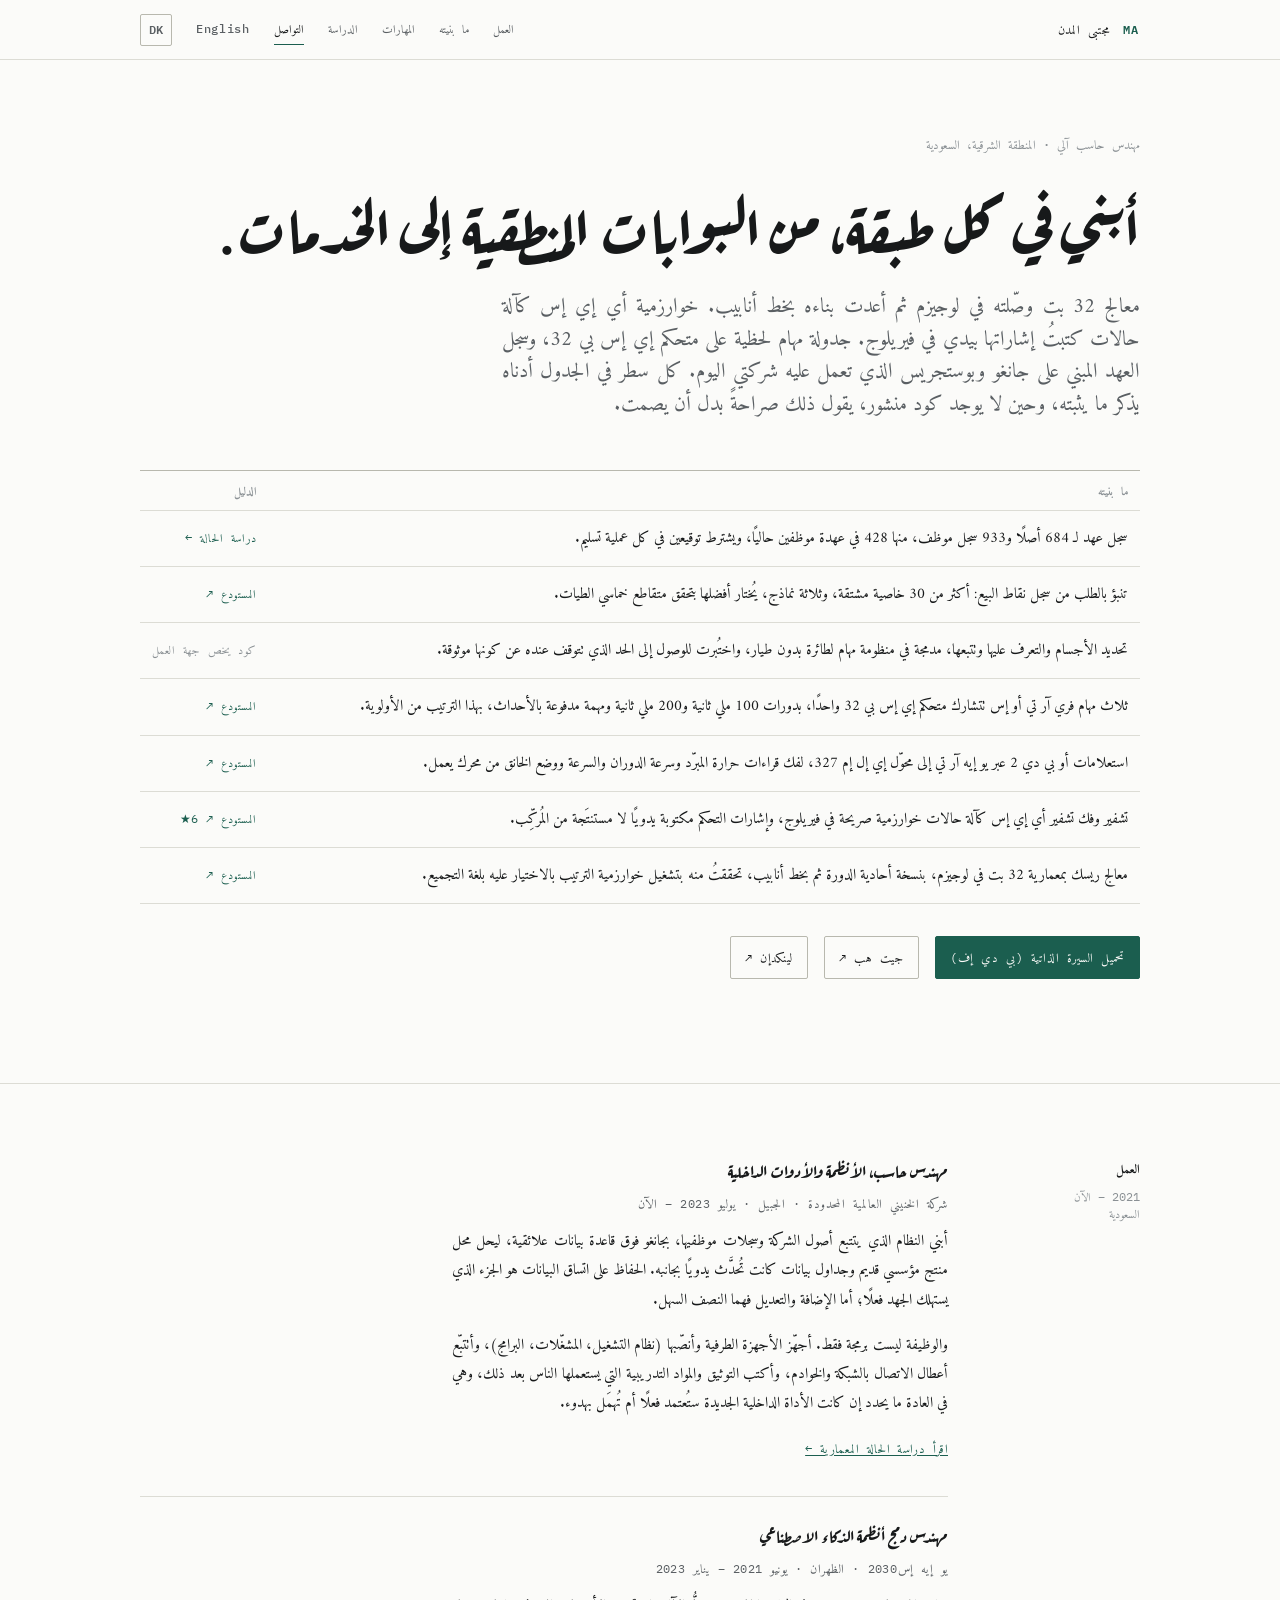
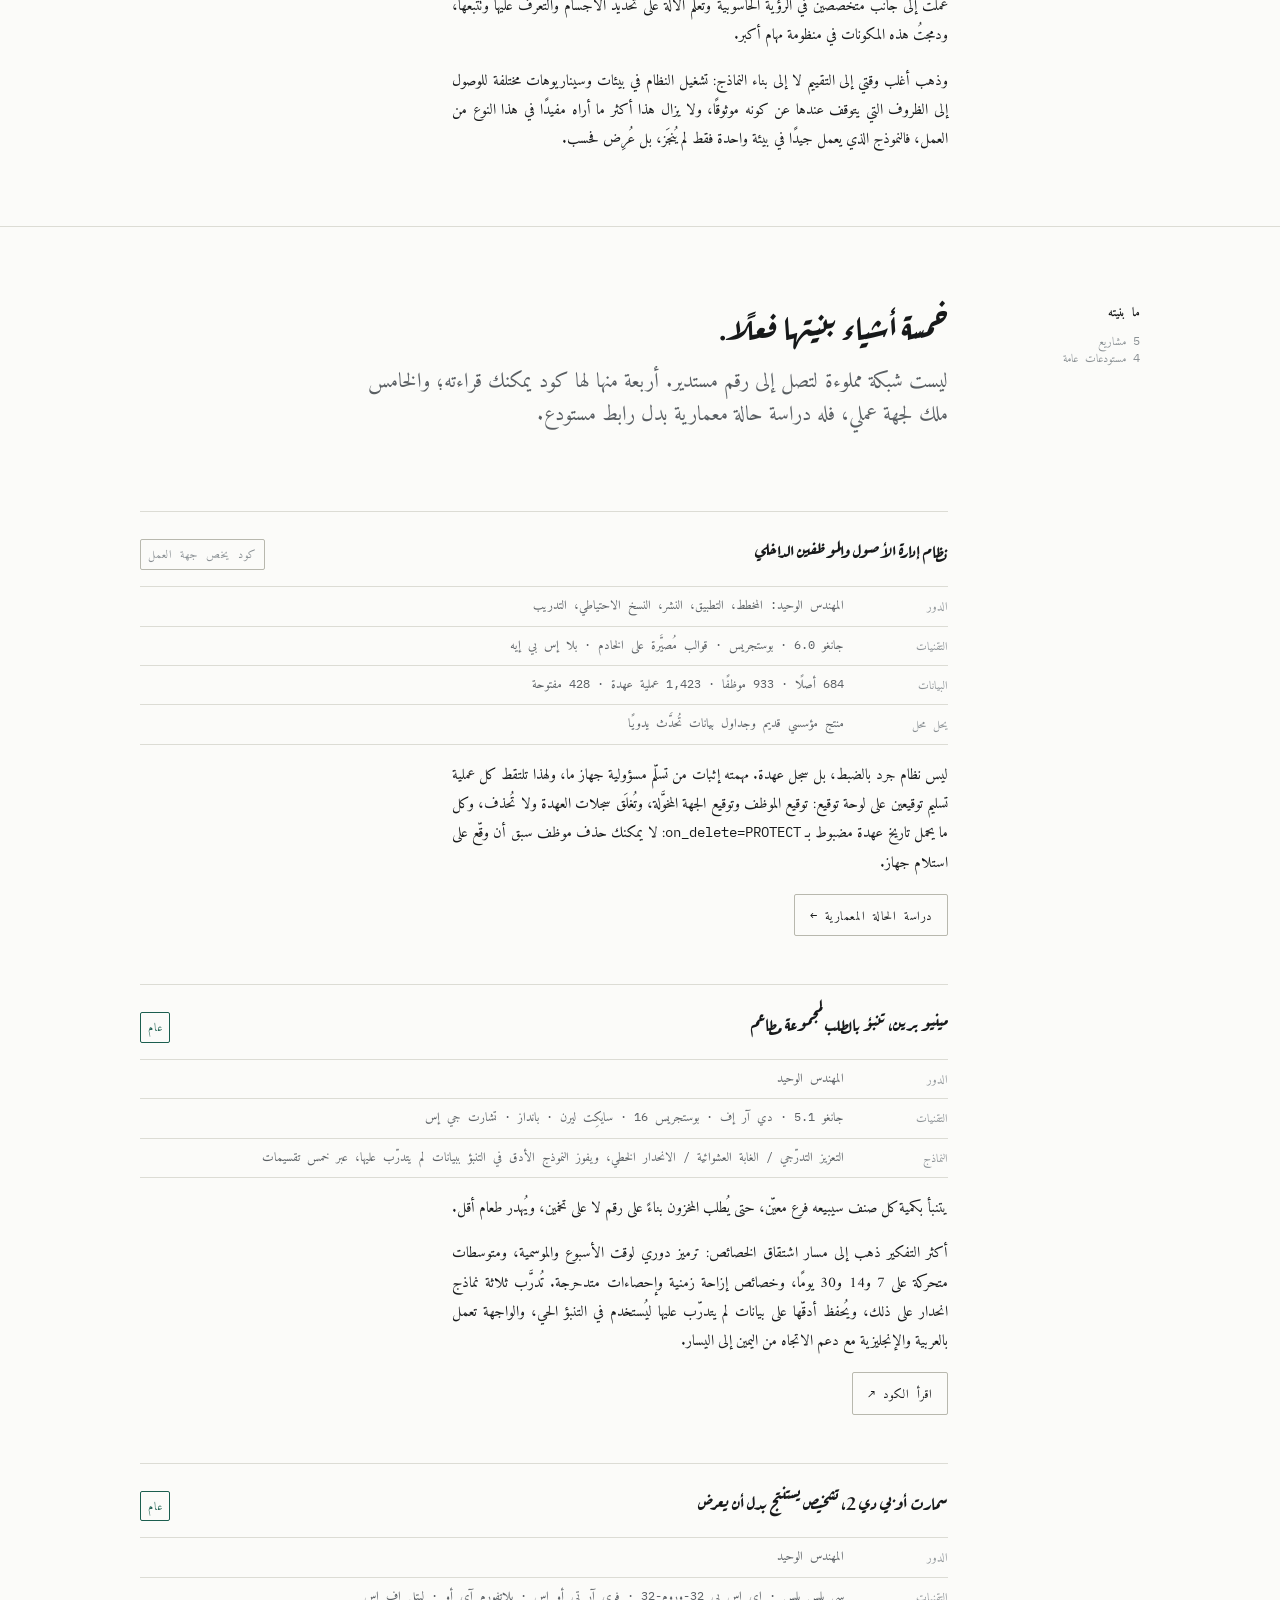
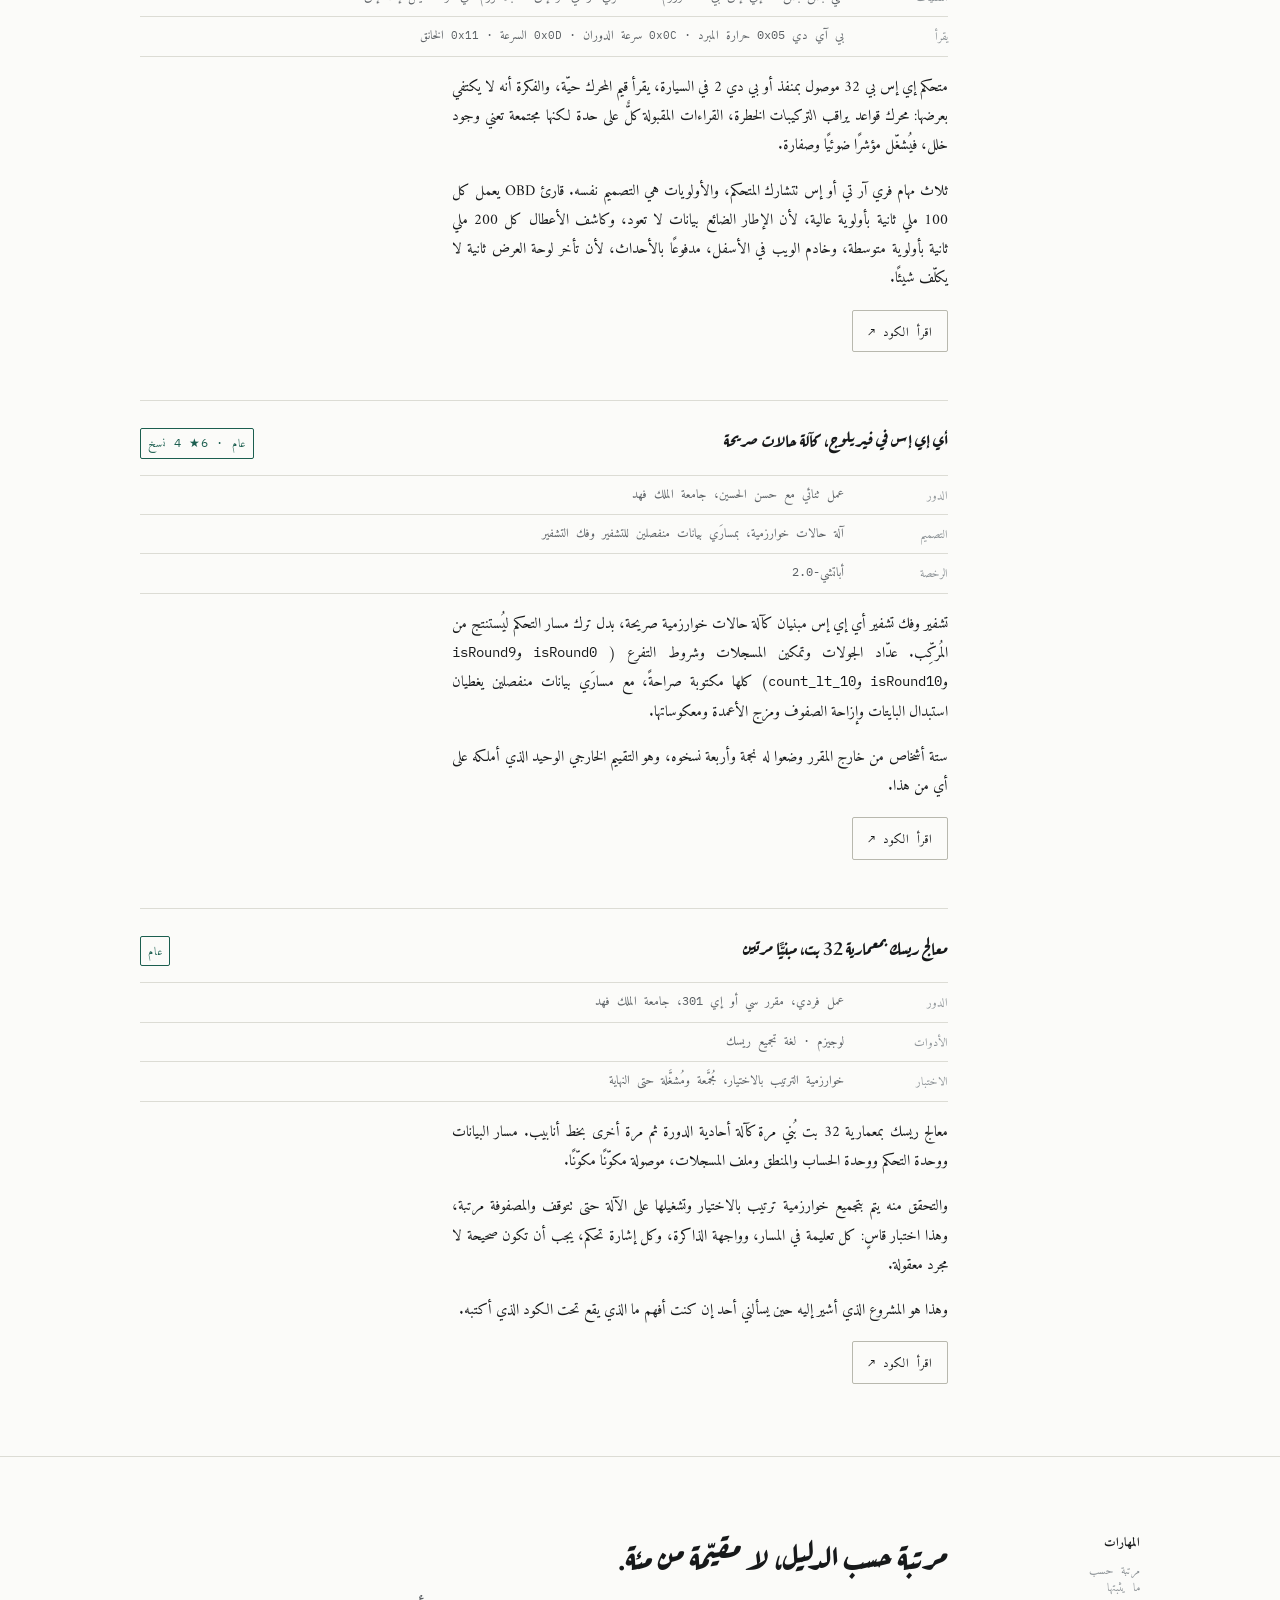
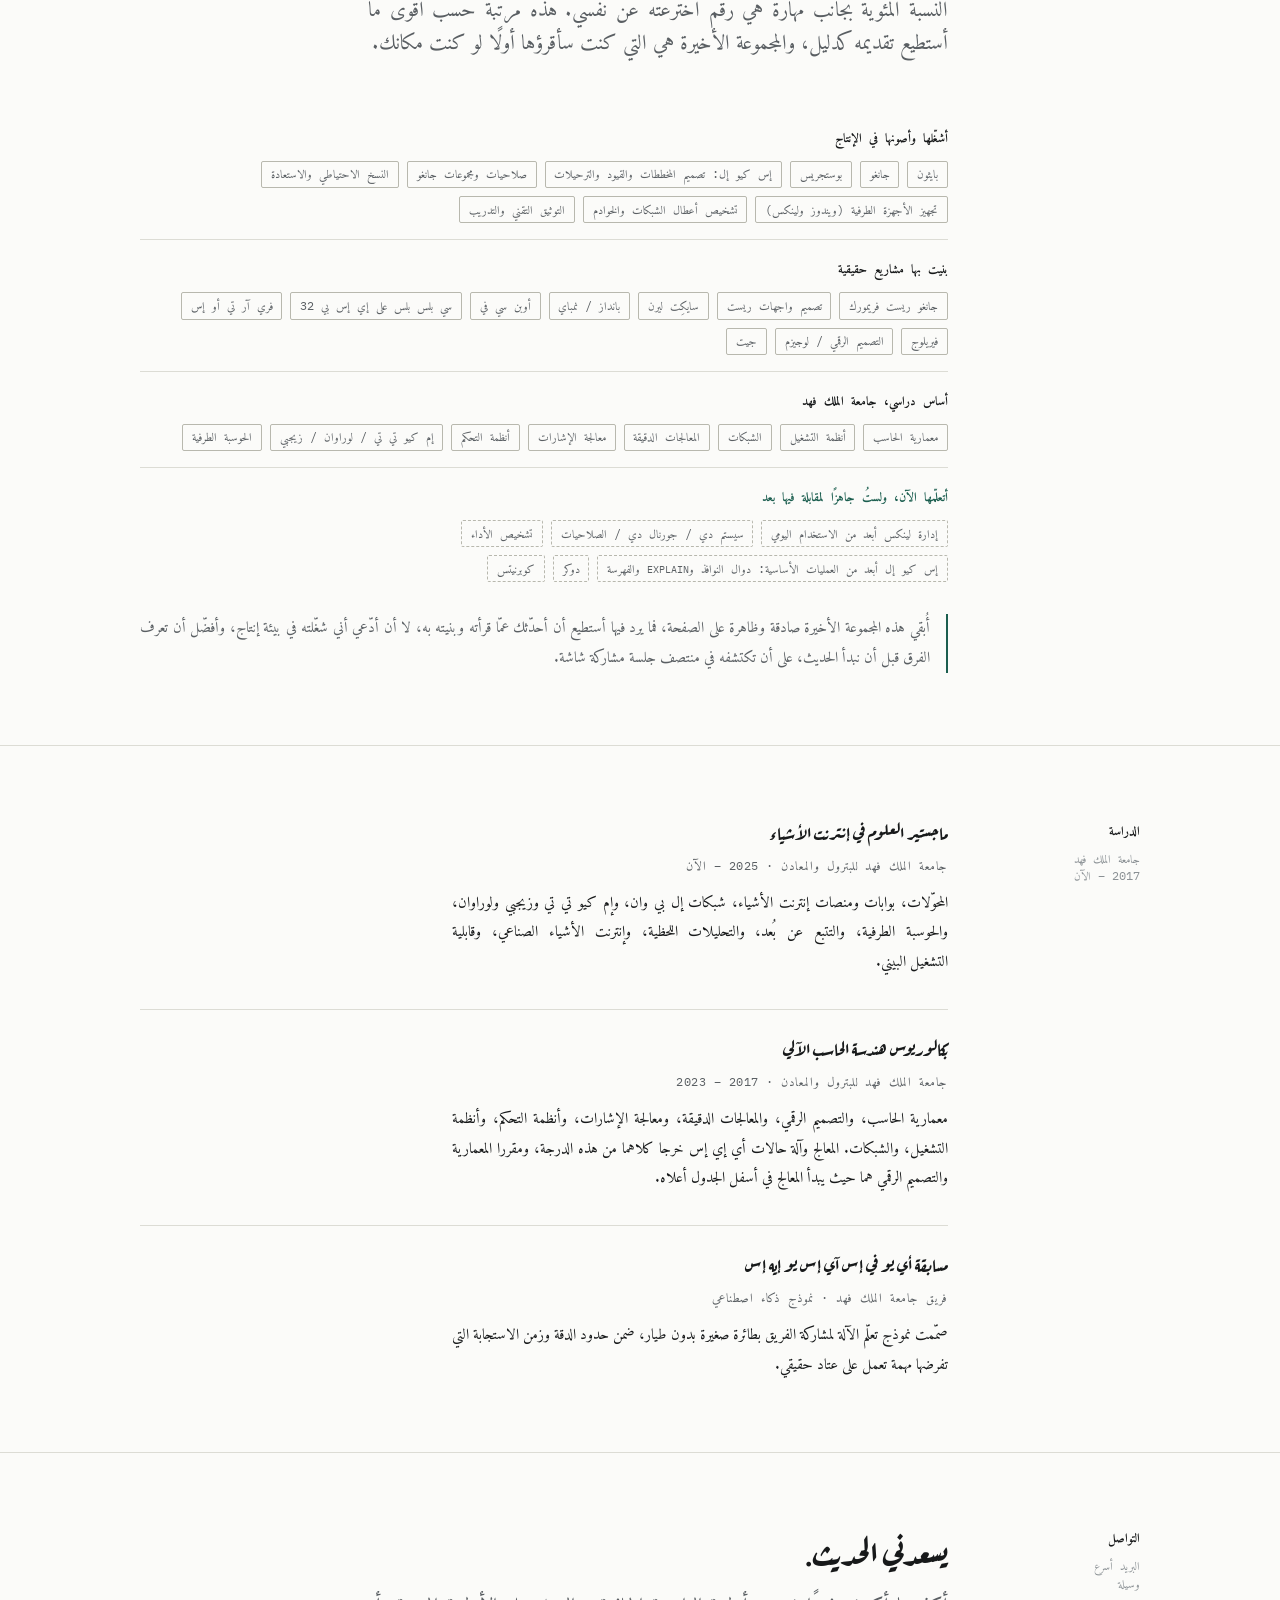
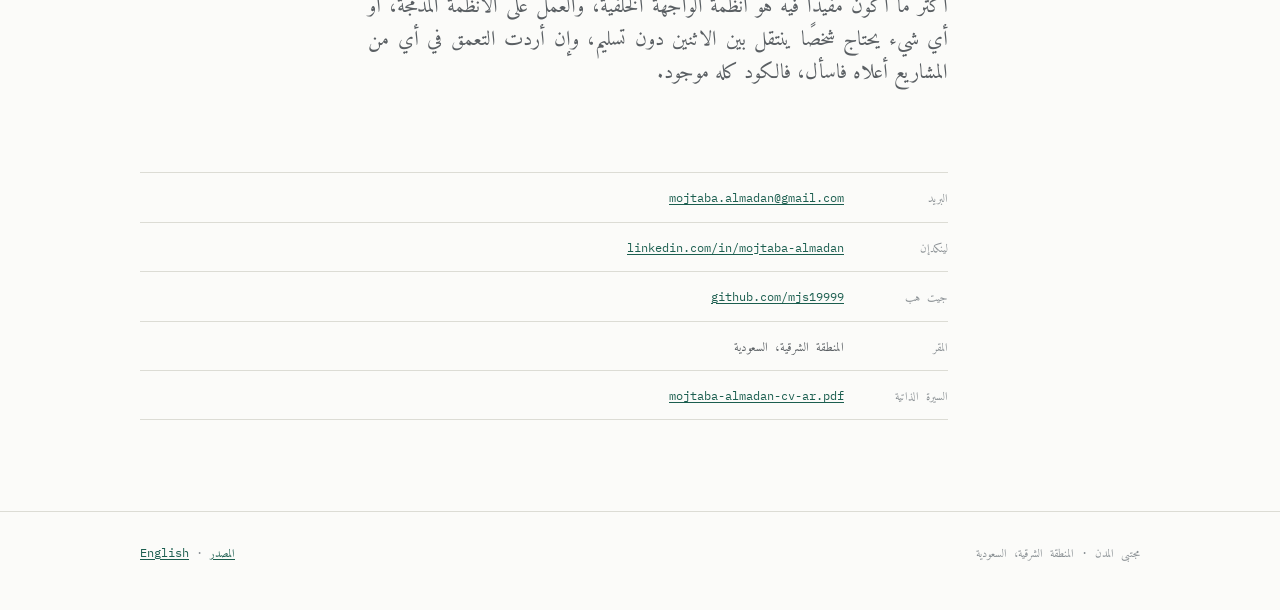
==== commit cb521ab5: "Refactor CSS and HTML for clarity and consistency - Updated CSS comments and class descriptions in c" ====
--- a/ar/index.html
+++ b/ar/index.html
@@ -4,8 +4,8 @@
 <meta charset="utf-8">
 <meta name="viewport" content="width=device-width, initial-scale=1">
 <meta name="color-scheme" content="light dark">
-<title>مجتبى المدن — مهندس حاسب آلي</title>
-<meta name="description" content="مهندس حاسب آلي في المنطقة الشرقية بالسعودية. أنظمة Django وقواعد بيانات SQL، برمجيات مدمجة على ESP32، وVerilog، ومعالج 32 بت مبني في Logisim. كل ادعاء في هذه الصفحة مرفق بما يثبته.">
+<title>مجتبى المدن، مهندس حاسب آلي</title>
+<meta name="description" content="مهندس حاسب آلي في المنطقة الشرقية بالسعودية. أنظمة جانغو وقواعد بيانات إس كيو إل، برمجيات مدمجة على إي إس بي 32، وفيريلوج، ومعالج 32 بت مبني في لوجيزم. كل ادعاء في هذه الصفحة مرفق بما يثبته.">
 <link rel="canonical" href="https://mjs19999.github.io/portfolio/ar/">
 <link rel="alternate" hreflang="en" href="https://mjs19999.github.io/portfolio/">
 <link rel="alternate" hreflang="ar" href="https://mjs19999.github.io/portfolio/ar/">
@@ -13,7 +13,7 @@
 
 <meta property="og:type" content="website">
 <meta property="og:locale" content="ar_SA">
-<meta property="og:title" content="مجتبى المدن — مهندس حاسب آلي">
+<meta property="og:title" content="مجتبى المدن، مهندس حاسب آلي">
 <meta property="og:description" content="أبني في كل طبقة، من البوابات المنطقية إلى الخدمات. كل سطر يذكر ما يثبته.">
 
 <!-- Set the theme before first paint so the page never flashes the wrong one. -->
@@ -29,7 +29,7 @@
 
 <link rel="preconnect" href="https://fonts.googleapis.com">
 <link rel="preconnect" href="https://fonts.gstatic.com" crossorigin>
-<link rel="stylesheet" href="https://fonts.googleapis.com/css2?family=IBM+Plex+Mono:wght@400;500;600&family=IBM+Plex+Sans+Arabic:wght@400;500;600&family=Noto+Naskh+Arabic:wght@400;500;600&display=swap">
+<link rel="stylesheet" href="https://fonts.googleapis.com/css2?family=Amiri:ital,wght@0,400;0,700;1,400&family=Aref+Ruqaa:wght@400;700&family=IBM+Plex+Mono:wght@400;500;600&display=swap">
 
 <link rel="stylesheet" href="../assets/css/tokens.css">
 <link rel="stylesheet" href="../assets/css/base.css">
@@ -66,76 +66,59 @@
       <p class="eyebrow">مهندس حاسب آلي &middot; المنطقة الشرقية، السعودية</p>
       <h1>أبني في كل طبقة، من البوابات المنطقية إلى الخدمات.</h1>
       <p class="lead hero__lead">
-        معالج 32 بت وصّلته في Logisim ثم أعدت بناءه بخط أنابيب. خوارزمية AES
-        كآلة حالات كتبتُ إشاراتها بيدي في Verilog. جدولة مهام لحظية على متحكم
-        ESP32. وسجل العهد المبني على Django وPostgreSQL الذي تعمل عليه شركتي
-        اليوم. كل سطر في الجدول أدناه يذكر ما يثبته &mdash; وحين لا يوجد كود
+        معالج 32 بت وصّلته في لوجيزم ثم أعدت بناءه بخط أنابيب. خوارزمية أي إي إس
+        كآلة حالات كتبتُ إشاراتها بيدي في فيريلوج. جدولة مهام لحظية على متحكم
+        إي إس بي 32، وسجل العهد المبني على جانغو وبوستجريس الذي تعمل عليه شركتي
+        اليوم. كل سطر في الجدول أدناه يذكر ما يثبته، وحين لا يوجد كود
         منشور، يقول ذلك صراحةً بدل أن يصمت.
       </p>
 
       <table class="layers">
         <caption class="u-sr">
-          الطبقات التي بنيت فيها، من طبقة الخدمة نزولًا إلى البوابات المنطقية،
-          مع الدليل على كل واحدة.
+          أشياء بنيتها، والدليل على كل واحدة منها.
         </caption>
         <thead>
           <tr>
-            <th scope="col"><span class="u-sr">رقم الطبقة</span></th>
-            <th scope="col">الطبقة</th>
-            <th scope="col">ما بنيته فيها</th>
+            <th scope="col">ما بنيته</th>
             <th scope="col">الدليل</th>
           </tr>
         </thead>
         <tbody>
           <tr>
-            <td class="layer__num">07</td>
-            <th scope="row" class="layer__name">الخدمة</th>
-            <td class="layer__what">سجل عهد لـ 684 أصلًا و933 سجل موظف، منها 428 في عهدة موظفين حاليًا، ويشترط توقيعين في كل عملية تسليم.</td>
+            <th scope="row" class="layer__what">سجل عهد لـ 684 أصلًا و933 سجل موظف، منها 428 في عهدة موظفين حاليًا، ويشترط توقيعين في كل عملية تسليم.</th>
             <td class="layer__proof"><a href="work/khonaini-asset-system.html">دراسة الحالة &larr;</a></td>
           </tr>
           <tr>
-            <td class="layer__num">06</td>
-            <th scope="row" class="layer__name">البيانات</th>
-            <td class="layer__what">تنبؤ بالطلب من سجل نقاط البيع: أكثر من 30 خاصية مشتقة، وثلاثة نماذج، يُختار أفضلها بتحقق متقاطع خماسي الطيات.</td>
+            <th scope="row" class="layer__what">تنبؤ بالطلب من سجل نقاط البيع: أكثر من 30 خاصية مشتقة، وثلاثة نماذج، يُختار أفضلها بتحقق متقاطع خماسي الطيات.</th>
             <td class="layer__proof"><a href="https://github.com/mjs19999/smart_menu_brain" target="_blank" rel="noopener">المستودع &#8599;</a></td>
           </tr>
           <tr>
-            <td class="layer__num">05</td>
-            <th scope="row" class="layer__name">الرؤية</th>
-            <td class="layer__what">تحديد الأجسام والتعرف عليها وتتبعها، مدمجة في منظومة مهام لطائرة بدون طيار، واختُبرت للوصول إلى الحد الذي تتوقف عنده عن كونها موثوقة.</td>
+            <th scope="row" class="layer__what">تحديد الأجسام والتعرف عليها وتتبعها، مدمجة في منظومة مهام لطائرة بدون طيار، واختُبرت للوصول إلى الحد الذي تتوقف عنده عن كونها موثوقة.</th>
             <td class="layer__proof">كود يخص جهة العمل</td>
           </tr>
           <tr>
-            <td class="layer__num">04</td>
-            <th scope="row" class="layer__name">البرمجيات المدمجة</th>
-            <td class="layer__what">ثلاث مهام FreeRTOS تتشارك متحكم ESP32 واحدًا، بدورات 100&nbsp;ms و200&nbsp;ms ومهمة مدفوعة بالأحداث، بهذا الترتيب من الأولوية.</td>
+            <th scope="row" class="layer__what">ثلاث مهام فري آر تي أو إس تتشارك متحكم إي إس بي 32 واحدًا، بدورات 100&nbsp;ملي ثانية و200&nbsp;ملي ثانية ومهمة مدفوعة بالأحداث، بهذا الترتيب من الأولوية.</th>
             <td class="layer__proof"><a href="https://github.com/mjs19999/SmartOBDII-Final" target="_blank" rel="noopener">المستودع &#8599;</a></td>
           </tr>
           <tr>
-            <td class="layer__num">03</td>
-            <th scope="row" class="layer__name">البروتوكول</th>
-            <td class="layer__what">استعلامات OBD-II عبر UART إلى محوّل ELM327، لفك قراءات حرارة المبرّد وسرعة الدوران والسرعة ووضع الخانق من محرك يعمل.</td>
+            <th scope="row" class="layer__what">استعلامات أو بي دي 2 عبر يو إيه آر تي إلى محوّل إي إل إم 327، لفك قراءات حرارة المبرّد وسرعة الدوران والسرعة ووضع الخانق من محرك يعمل.</th>
             <td class="layer__proof"><a href="https://github.com/mjs19999/SmartOBDII-Final" target="_blank" rel="noopener">المستودع &#8599;</a></td>
           </tr>
           <tr>
-            <td class="layer__num">02</td>
-            <th scope="row" class="layer__name">RTL</th>
-            <td class="layer__what">تشفير وفك تشفير AES كآلة حالات خوارزمية صريحة في Verilog &mdash; إشارات التحكم مكتوبة يدويًا لا مستنتَجة من المُركِّب.</td>
+            <th scope="row" class="layer__what">تشفير وفك تشفير أي إي إس كآلة حالات خوارزمية صريحة في فيريلوج، وإشارات التحكم مكتوبة يدويًا لا مستنتَجة من المُركِّب.</th>
             <td class="layer__proof"><a href="https://github.com/mjs19999/AES_in_verilog" target="_blank" rel="noopener">المستودع &#8599; 6&#9733;</a></td>
           </tr>
           <tr>
-            <td class="layer__num">01</td>
-            <th scope="row" class="layer__name">البوابات</th>
-            <td class="layer__what">معالج RISC بمعمارية 32 بت في Logisim، بنسخة أحادية الدورة ثم بخط أنابيب، تحققتُ منه بتشغيل خوارزمية الترتيب بالاختيار عليه بلغة التجميع.</td>
+            <th scope="row" class="layer__what">معالج ريسك بمعمارية 32 بت في لوجيزم، بنسخة أحادية الدورة ثم بخط أنابيب، تحققتُ منه بتشغيل خوارزمية الترتيب بالاختيار عليه بلغة التجميع.</th>
             <td class="layer__proof"><a href="https://github.com/mjs19999/32-bit-cpu-in-logisim" target="_blank" rel="noopener">المستودع &#8599;</a></td>
           </tr>
         </tbody>
       </table>
 
       <div class="hero__actions">
-        <a class="btn btn--solid" href="../assets/pdf/mojtaba-almadan-cv-ar.pdf">تحميل السيرة الذاتية (PDF)</a>
-        <a class="btn" href="https://github.com/mjs19999" target="_blank" rel="noopener">GitHub &#8599;</a>
-        <a class="btn" href="https://www.linkedin.com/in/mojtaba-almadan/" target="_blank" rel="noopener">LinkedIn &#8599;</a>
+        <a class="btn btn--solid" href="../assets/pdf/mojtaba-almadan-cv-ar.pdf">تحميل السيرة الذاتية (بي دي إف)</a>
+        <a class="btn" href="https://github.com/mjs19999" target="_blank" rel="noopener">جيت هب &#8599;</a>
+        <a class="btn" href="https://www.linkedin.com/in/mojtaba-almadan/" target="_blank" rel="noopener">لينكدإن &#8599;</a>
       </div>
     </div>
   </section>
@@ -147,19 +130,19 @@
     <div class="shell section__grid">
       <div class="gutter">
         <div class="gutter__label">العمل</div>
-        <p class="gutter__meta">2021 &mdash; الآن<br>السعودية</p>
+        <p class="gutter__meta">2021 &ndash; الآن<br>السعودية</p>
       </div>
 
       <div class="stack-v">
         <article class="role">
           <div class="role__head">
-            <h3>مهندس حاسب &mdash; الأنظمة والأدوات الداخلية</h3>
-            <span class="role__org">شركة الخنيني العالمية المحدودة &middot; الجبيل &middot; يوليو 2023 &mdash; الآن</span>
+            <h3>مهندس حاسب، الأنظمة والأدوات الداخلية</h3>
+            <span class="role__org">شركة الخنيني العالمية المحدودة &middot; الجبيل &middot; يوليو 2023 &ndash; الآن</span>
           </div>
           <div class="role__body prose">
             <p>
-              أبني النظام الذي يتتبع أصول الشركة وسجلات موظفيها &mdash; Django
-              فوق قاعدة بيانات علائقية &mdash; ليحل محل منتج مؤسسي قديم وجداول
+              أبني النظام الذي يتتبع أصول الشركة وسجلات موظفيها، بجانغو
+              فوق قاعدة بيانات علائقية، ليحل محل منتج مؤسسي قديم وجداول
               بيانات كانت تُحدَّث يدويًا بجانبه. الحفاظ على اتساق البيانات هو
               الجزء الذي يستهلك الجهد فعلًا؛ أما الإضافة والتعديل فهما النصف
               السهل.
@@ -168,7 +151,7 @@
               والوظيفة ليست برمجة فقط. أجهّز الأجهزة الطرفية وأنصّبها (نظام
               التشغيل، المشغّلات، البرامج)، وأتتبّع أعطال الاتصال بالشبكة
               والخوادم، وأكتب التوثيق والمواد التدريبية التي يستعملها الناس بعد
-              ذلك &mdash; وهي في العادة ما يحدد إن كانت الأداة الداخلية الجديدة
+              ذلك، وهي في العادة ما يحدد إن كانت الأداة الداخلية الجديدة
               ستُعتمد فعلًا أم تُهمَل بهدوء.
             </p>
             <p>
@@ -180,7 +163,7 @@
         <article class="role">
           <div class="role__head">
             <h3>مهندس دمج أنظمة الذكاء الاصطناعي</h3>
-            <span class="role__org">UAS2030 &middot; الظهران &middot; يونيو 2021 &mdash; يناير 2023</span>
+            <span class="role__org">يو إيه إس2030 &middot; الظهران &middot; يونيو 2021 &ndash; يناير 2023</span>
           </div>
           <div class="role__body prose">
             <p>
@@ -191,8 +174,8 @@
             <p>
               وذهب أغلب وقتي إلى التقييم لا إلى بناء النماذج: تشغيل النظام في
               بيئات وسيناريوهات مختلفة للوصول إلى الظروف التي يتوقف عندها عن
-              كونه موثوقًا. ولا يزال هذا أكثر ما أراه مفيدًا في هذا النوع من
-              العمل &mdash; فالنموذج الذي يعمل جيدًا في بيئة واحدة فقط لم
+              كونه موثوقًا، ولا يزال هذا أكثر ما أراه مفيدًا في هذا النوع من
+              العمل، فالنموذج الذي يعمل جيدًا في بيئة واحدة فقط لم
               يُنجَز، بل عُرِض فحسب.
             </p>
           </div>
@@ -227,18 +210,18 @@
             <span class="tag">كود يخص جهة العمل</span>
           </div>
           <dl class="spec__meta">
-            <div><dt>الدور</dt><dd>المهندس الوحيد &mdash; المخطط، التطبيق، النشر، النسخ الاحتياطي، التدريب</dd></div>
-            <div><dt>التقنيات</dt><dd>Django 6.0 &middot; PostgreSQL &middot; قوالب مُصيَّرة على الخادم &middot; بلا SPA</dd></div>
+            <div><dt>الدور</dt><dd>المهندس الوحيد: المخطط، التطبيق، النشر، النسخ الاحتياطي، التدريب</dd></div>
+            <div><dt>التقنيات</dt><dd>جانغو 6.0 &middot; بوستجريس &middot; قوالب مُصيَّرة على الخادم &middot; بلا إس بي إيه</dd></div>
             <div><dt>البيانات</dt><dd>684 أصلًا &middot; 933 موظفًا &middot; 1,423 عملية عهدة &middot; 428 مفتوحة</dd></div>
             <div><dt>يحل محل</dt><dd>منتج مؤسسي قديم وجداول بيانات تُحدَّث يدويًا</dd></div>
           </dl>
           <div class="spec__body prose">
             <p>
-              ليس نظام جرد بالضبط &mdash; بل سجل عهدة. مهمته إثبات من تسلّم
+              ليس نظام جرد بالضبط، بل سجل عهدة. مهمته إثبات من تسلّم
               مسؤولية جهاز ما، ولهذا تلتقط كل عملية تسليم توقيعين على لوحة
               توقيع: توقيع الموظف وتوقيع الجهة المخوَّلة، وتُغلَق سجلات العهدة
-              ولا تُحذف. وكل ما يحمل تاريخ عهدة مضبوط بـ
-              <code>on_delete=PROTECT</code>: لا يمكنك حذف موظف سبق أن وقّع على
+              ولا تُحذف، وكل ما يحمل تاريخ عهدة مضبوط بـ
+              <code dir="ltr">on_delete=PROTECT</code>: لا يمكنك حذف موظف سبق أن وقّع على
               استلام جهاز.
             </p>
           </div>
@@ -249,13 +232,13 @@
 
         <article class="spec">
           <div class="spec__head">
-            <h3 class="spec__title">Menu Brain &mdash; تنبؤ بالطلب لمجموعة مطاعم</h3>
+            <h3 class="spec__title">مينيو برين، تنبؤ بالطلب لمجموعة مطاعم</h3>
             <span class="tag tag--signal">عام</span>
           </div>
           <dl class="spec__meta">
             <div><dt>الدور</dt><dd>المهندس الوحيد</dd></div>
-            <div><dt>التقنيات</dt><dd>Django 5.1 &middot; DRF &middot; PostgreSQL 16 &middot; scikit-learn &middot; pandas &middot; Chart.js</dd></div>
-            <div><dt>النماذج</dt><dd>Gradient boosting / random forest / linear regression، يُختار أفضلها بتحقق متقاطع خماسي على R&sup2;</dd></div>
+            <div><dt>التقنيات</dt><dd>جانغو 5.1 &middot; دي آر إف &middot; بوستجريس 16 &middot; سايكِت ليرن &middot; بانداز &middot; تشارت جي إس</dd></div>
+            <div><dt>النماذج</dt><dd>التعزيز التدرّجي / الغابة العشوائية / الانحدار الخطي، ويفوز النموذج الأدق في التنبؤ ببيانات لم يتدرّب عليها، عبر خمس تقسيمات</dd></div>
           </dl>
           <div class="spec__body prose">
             <p>
@@ -266,7 +249,8 @@
               أكثر التفكير ذهب إلى مسار اشتقاق الخصائص: ترميز دوري لوقت الأسبوع
               والموسمية، ومتوسطات متحركة على 7 و14 و30 يومًا، وخصائص إزاحة
               زمنية وإحصاءات متدحرجة. تُدرَّب ثلاثة نماذج انحدار على ذلك، ويُحفظ
-              صاحب أفضل R&sup2; للتنبؤ الحي. والواجهة تعمل بالعربية والإنجليزية
+              أدقّها على بيانات لم يتدرّب عليها ليُستخدم في التنبؤ الحي،
+              والواجهة تعمل بالعربية والإنجليزية
               مع دعم الاتجاه من اليمين إلى اليسار.
             </p>
           </div>
@@ -277,25 +261,25 @@
 
         <article class="spec">
           <div class="spec__head">
-            <h3 class="spec__title">Smart OBD-II &mdash; تشخيص يستنتج بدل أن يعرض</h3>
+            <h3 class="spec__title">سمارت أو بي دي 2، تشخيص يستنتج بدل أن يعرض</h3>
             <span class="tag tag--signal">عام</span>
           </div>
           <dl class="spec__meta">
             <div><dt>الدور</dt><dd>المهندس الوحيد</dd></div>
-            <div><dt>التقنيات</dt><dd>C++ &middot; ESP32-WROOM-32 &middot; FreeRTOS &middot; PlatformIO &middot; LittleFS</dd></div>
-            <div><dt>يقرأ</dt><dd>PID 0x05 حرارة المبرد &middot; 0x0C سرعة الدوران &middot; 0x0D السرعة &middot; 0x11 الخانق</dd></div>
+            <div><dt>التقنيات</dt><dd>سي بلس بلس &middot; إي إس بي 32-وروم-32 &middot; فري آر تي أو إس &middot; بلاتفورم آي أو &middot; ليتل إف إس</dd></div>
+            <div><dt>يقرأ</dt><dd>بي آي دي 0x05 حرارة المبرد &middot; <code dir="ltr">0x0C</code> سرعة الدوران &middot; <code dir="ltr">0x0D</code> السرعة &middot; <code dir="ltr">0x11</code> الخانق</dd></div>
           </dl>
           <div class="spec__body prose">
             <p>
-              متحكم ESP32 موصول بمنفذ OBD-II في السيارة، يقرأ قيم المحرك حيّة.
+              متحكم إي إس بي 32 موصول بمنفذ أو بي دي 2 في السيارة، يقرأ قيم المحرك حيّة،
               والفكرة أنه لا يكتفي بعرضها: محرك قواعد يراقب <em>التركيبات</em>
-              الخطرة &mdash; القراءات المقبولة كلٌّ على حدة لكنها مجتمعة تعني
-              وجود خلل &mdash; فيُشغّل مؤشرًا ضوئيًا وصفارة.
-            </p>
-            <p>
-              ثلاث مهام FreeRTOS تتشارك المتحكم، والأولويات هي التصميم نفسه.
-              قارئ OBD يعمل كل 100&nbsp;ms بأولوية عالية، لأن الإطار الضائع
-              بيانات لا تعود. وكاشف الأعطال كل 200&nbsp;ms بأولوية متوسطة. وخادم
+              الخطرة، القراءات المقبولة كلٌّ على حدة لكنها مجتمعة تعني
+              وجود خلل، فيُشغّل مؤشرًا ضوئيًا وصفارة.
+            </p>
+            <p>
+              ثلاث مهام فري آر تي أو إس تتشارك المتحكم، والأولويات هي التصميم نفسه.
+              قارئ OBD يعمل كل 100&nbsp;ملي ثانية بأولوية عالية، لأن الإطار الضائع
+              بيانات لا تعود، وكاشف الأعطال كل 200&nbsp;ملي ثانية بأولوية متوسطة، وخادم
               الويب في الأسفل، مدفوعًا بالأحداث، لأن تأخر لوحة العرض ثانية لا
               يكلّف شيئًا.
             </p>
@@ -307,20 +291,20 @@
 
         <article class="spec">
           <div class="spec__head">
-            <h3 class="spec__title">AES في Verilog، كآلة حالات صريحة</h3>
+            <h3 class="spec__title">أي إي إس في فيريلوج، كآلة حالات صريحة</h3>
             <span class="tag tag--signal">عام &middot; 6&#9733; 4 نسخ</span>
           </div>
           <dl class="spec__meta">
-            <div><dt>الدور</dt><dd>عمل ثنائي، مع حسن الحسين &mdash; جامعة الملك فهد</dd></div>
+            <div><dt>الدور</dt><dd>عمل ثنائي مع حسن الحسين، جامعة الملك فهد</dd></div>
             <div><dt>التصميم</dt><dd>آلة حالات خوارزمية، بمسارَي بيانات منفصلين للتشفير وفك التشفير</dd></div>
-            <div><dt>الرخصة</dt><dd>Apache-2.0</dd></div>
+            <div><dt>الرخصة</dt><dd>أباتشي-2.0</dd></div>
           </dl>
           <div class="spec__body prose">
             <p>
-              تشفير وفك تشفير AES مبنيان كآلة حالات خوارزمية صريحة، بدل ترك مسار
+              تشفير وفك تشفير أي إي إس مبنيان كآلة حالات خوارزمية صريحة، بدل ترك مسار
               التحكم ليُستنتج من المُركِّب. عدّاد الجولات وتمكين المسجلات وشروط
-              التفرع &mdash; <code>isRound0</code> و<code>isRound9</code>
-              و<code>isRound10</code> و<code>count_lt_10</code> &mdash; كلها
+              التفرع ( <code dir="ltr">isRound0</code> و<code dir="ltr">isRound9</code>
+              و<code dir="ltr">isRound10</code> و<code dir="ltr">count_lt_10</code>) كلها
               مكتوبة صراحةً، مع مسارَي بيانات منفصلين يغطيان استبدال البايتات
               وإزاحة الصفوف ومزج الأعمدة ومعكوساتها.
             </p>
@@ -336,23 +320,23 @@
 
         <article class="spec">
           <div class="spec__head">
-            <h3 class="spec__title">معالج RISC بمعمارية 32 بت، مبنيًّا مرتين</h3>
+            <h3 class="spec__title">معالج ريسك بمعمارية 32 بت، مبنيًّا مرتين</h3>
             <span class="tag tag--signal">عام</span>
           </div>
           <dl class="spec__meta">
-            <div><dt>الدور</dt><dd>عمل فردي &mdash; مقرر COE301، جامعة الملك فهد</dd></div>
-            <div><dt>الأدوات</dt><dd>Logisim &middot; لغة تجميع RISC</dd></div>
+            <div><dt>الدور</dt><dd>عمل فردي، مقرر سي أو إي 301، جامعة الملك فهد</dd></div>
+            <div><dt>الأدوات</dt><dd>لوجيزم &middot; لغة تجميع ريسك</dd></div>
             <div><dt>الاختبار</dt><dd>خوارزمية الترتيب بالاختيار، مُجمَّعة ومُشغَّلة حتى النهاية</dd></div>
           </dl>
           <div class="spec__body prose">
             <p>
-              معالج RISC بمعمارية 32 بت بُني مرة كآلة أحادية الدورة ثم مرة
+              معالج ريسك بمعمارية 32 بت بُني مرة كآلة أحادية الدورة ثم مرة
               أخرى بخط أنابيب. مسار البيانات ووحدة التحكم ووحدة الحساب والمنطق
               وملف المسجلات، موصولة مكوّنًا مكوّنًا.
             </p>
             <p>
               والتحقق منه يتم بتجميع خوارزمية ترتيب بالاختيار وتشغيلها على الآلة
-              حتى تتوقف والمصفوفة مرتبة. وهذا اختبار قاسٍ: كل تعليمة في المسار،
+              حتى تتوقف والمصفوفة مرتبة، وهذا اختبار قاسٍ: كل تعليمة في المسار،
               وواجهة الذاكرة، وكل إشارة تحكم، يجب أن تكون صحيحة لا مجرد معقولة.
             </p>
             <p>
@@ -392,13 +376,13 @@
           <div class="tier">
             <div class="tier__label">أشغّلها وأصونها في الإنتاج</div>
             <ul class="tier__items">
-              <li lang="en" dir="ltr">Python</li>
-              <li lang="en" dir="ltr">Django</li>
-              <li lang="en" dir="ltr">PostgreSQL</li>
-              <li>SQL &mdash; تصميم المخططات والقيود والترحيلات</li>
-              <li>صلاحيات ومجموعات Django</li>
+              <li>بايثون</li>
+              <li>جانغو</li>
+              <li>بوستجريس</li>
+              <li>إس كيو إل: تصميم المخططات والقيود والترحيلات</li>
+              <li>صلاحيات ومجموعات جانغو</li>
               <li>النسخ الاحتياطي والاستعادة</li>
-              <li>تجهيز الأجهزة الطرفية (Windows وLinux)</li>
+              <li>تجهيز الأجهزة الطرفية (ويندوز ولينكس)</li>
               <li>تشخيص أعطال الشبكات والخوادم</li>
               <li>التوثيق التقني والتدريب</li>
             </ul>
@@ -407,21 +391,21 @@
           <div class="tier">
             <div class="tier__label">بنيت بها مشاريع حقيقية</div>
             <ul class="tier__items">
-              <li lang="en" dir="ltr">Django REST Framework</li>
-              <li>تصميم واجهات REST</li>
-              <li lang="en" dir="ltr">scikit-learn</li>
-              <li lang="en" dir="ltr">pandas / NumPy</li>
-              <li lang="en" dir="ltr">OpenCV</li>
-              <li>C++ على ESP32</li>
-              <li lang="en" dir="ltr">FreeRTOS</li>
-              <li lang="en" dir="ltr">Verilog</li>
-              <li>التصميم الرقمي / Logisim</li>
-              <li lang="en" dir="ltr">Git</li>
+              <li>جانغو ريست فريمورك</li>
+              <li>تصميم واجهات ريست</li>
+              <li>سايكِت ليرن</li>
+              <li>بانداز / نمباي</li>
+              <li>أوبن سي في</li>
+              <li>سي بلس بلس على إي إس بي 32</li>
+              <li>فري آر تي أو إس</li>
+              <li>فيريلوج</li>
+              <li>التصميم الرقمي / لوجيزم</li>
+              <li>جيت</li>
             </ul>
           </div>
 
           <div class="tier">
-            <div class="tier__label">أساس دراسي &mdash; جامعة الملك فهد</div>
+            <div class="tier__label">أساس دراسي، جامعة الملك فهد</div>
             <ul class="tier__items">
               <li>معمارية الحاسب</li>
               <li>أنظمة التشغيل</li>
@@ -429,28 +413,28 @@
               <li>المعالجات الدقيقة</li>
               <li>معالجة الإشارات</li>
               <li>أنظمة التحكم</li>
-              <li>MQTT / LoRaWAN / Zigbee</li>
+              <li>إم كيو تي تي / لوراوان / زيجبي</li>
               <li>الحوسبة الطرفية</li>
             </ul>
           </div>
 
           <div class="tier tier--open">
-            <div class="tier__label">أتعلّمها الآن &mdash; ولستُ جاهزًا لمقابلة فيها بعد</div>
+            <div class="tier__label">أتعلّمها الآن، ولستُ جاهزًا لمقابلة فيها بعد</div>
             <ul class="tier__items">
-              <li>إدارة Linux أبعد من الاستخدام اليومي</li>
-              <li>systemd / journald / الصلاحيات</li>
+              <li>إدارة لينكس أبعد من الاستخدام اليومي</li>
+              <li>سيستم دي / جورنال دي / الصلاحيات</li>
               <li>تشخيص الأداء</li>
-              <li>SQL أبعد من العمليات الأساسية &mdash; دوال النوافذ، EXPLAIN، الفهرسة</li>
-              <li lang="en" dir="ltr">Docker</li>
-              <li lang="en" dir="ltr">Kubernetes</li>
+              <li>إس كيو إل أبعد من العمليات الأساسية: دوال النوافذ و<code dir="ltr">EXPLAIN</code> والفهرسة</li>
+              <li>دوكر</li>
+              <li>كوبرنيتس</li>
             </ul>
           </div>
         </div>
 
         <p class="note">
-          أُبقي هذه المجموعة الأخيرة صادقة وظاهرة على الصفحة. فما يرد فيها
-          أستطيع أن أحدّثك عمّا قرأته وبنيته به &mdash; لا أن أدّعي أني شغّلته
-          في بيئة إنتاج. وأفضّل أن تعرف الفرق قبل أن نبدأ الحديث، على أن تكتشفه
+          أُبقي هذه المجموعة الأخيرة صادقة وظاهرة على الصفحة، فما يرد فيها
+          أستطيع أن أحدّثك عمّا قرأته وبنيته به، لا أن أدّعي أني شغّلته
+          في بيئة إنتاج، وأفضّل أن تعرف الفرق قبل أن نبدأ الحديث، على أن تكتشفه
           في منتصف جلسة مشاركة شاشة.
         </p>
       </div>
@@ -464,19 +448,19 @@
     <div class="shell section__grid">
       <div class="gutter">
         <div class="gutter__label">الدراسة</div>
-        <p class="gutter__meta">جامعة الملك فهد<br>2017 &mdash; الآن</p>
+        <p class="gutter__meta">جامعة الملك فهد<br>2017 &ndash; الآن</p>
       </div>
 
       <div class="stack-v">
         <article class="role">
           <div class="role__head">
             <h3>ماجستير العلوم في إنترنت الأشياء</h3>
-            <span class="role__org">جامعة الملك فهد للبترول والمعادن &middot; 2025 &mdash; الآن</span>
+            <span class="role__org">جامعة الملك فهد للبترول والمعادن &middot; 2025 &ndash; الآن</span>
           </div>
           <div class="role__body prose">
             <p>
-              المحوّلات، بوابات ومنصات إنترنت الأشياء، شبكات LPWAN، وMQTT
-              وZigbee وLoRaWAN، والحوسبة الطرفية، والتتبع عن بُعد، والتحليلات
+              المحوّلات، بوابات ومنصات إنترنت الأشياء، شبكات إل بي وان، وإم كيو تي تي
+              وزيجبي ولوراوان، والحوسبة الطرفية، والتتبع عن بُعد، والتحليلات
               اللحظية، وإنترنت الأشياء الصناعي، وقابلية التشغيل البيني.
             </p>
           </div>
@@ -485,21 +469,21 @@
         <article class="role">
           <div class="role__head">
             <h3>بكالوريوس هندسة الحاسب الآلي</h3>
-            <span class="role__org">جامعة الملك فهد للبترول والمعادن &middot; 2017 &mdash; 2023</span>
+            <span class="role__org">جامعة الملك فهد للبترول والمعادن &middot; 2017 &ndash; 2023</span>
           </div>
           <div class="role__body prose">
             <p>
               معمارية الحاسب، والتصميم الرقمي، والمعالجات الدقيقة، ومعالجة
               الإشارات، وأنظمة التحكم، وأنظمة التشغيل، والشبكات. المعالج وآلة
-              حالات AES خرجا كلاهما من هذه الدرجة &mdash; ومقررا المعمارية
-              والتصميم الرقمي هما حيث تبدأ طبقة البوابات في أعلى هذه الصفحة.
+              حالات أي إي إس خرجا كلاهما من هذه الدرجة، ومقررا المعمارية
+              والتصميم الرقمي هما حيث يبدأ المعالج في أسفل الجدول أعلاه.
             </p>
           </div>
         </article>
 
         <article class="role">
           <div class="role__head">
-            <h3>مسابقة AUVSI SUAS</h3>
+            <h3>مسابقة أي يو في إس آي إس يو إيه إس</h3>
             <span class="role__org">فريق جامعة الملك فهد &middot; نموذج ذكاء اصطناعي</span>
           </div>
           <div class="role__body prose">
@@ -530,7 +514,7 @@
           <p class="lead">
             أكثر ما أكون مفيدًا فيه هو أنظمة الواجهة الخلفية، والعمل على
             الأنظمة المدمجة، أو أي شيء يحتاج شخصًا ينتقل بين الاثنين دون
-            تسليم. وإن أردت التعمق في أي من المشاريع أعلاه فاسأل &mdash; الكود
+            تسليم، وإن أردت التعمق في أي من المشاريع أعلاه فاسأل، فالكود
             كله موجود.
           </p>
         </div>
@@ -541,11 +525,11 @@
             <dd><a href="mailto:mojtaba.almadan@gmail.com">mojtaba.almadan@gmail.com</a></dd>
           </div>
           <div>
-            <dt>LinkedIn</dt>
+            <dt>لينكدإن</dt>
             <dd><a href="https://www.linkedin.com/in/mojtaba-almadan/" target="_blank" rel="noopener">linkedin.com/in/mojtaba-almadan</a></dd>
           </div>
           <div>
-            <dt>GitHub</dt>
+            <dt>جيت هب</dt>
             <dd><a href="https://github.com/mjs19999" target="_blank" rel="noopener">github.com/mjs19999</a></dd>
           </div>
           <div>
@@ -567,7 +551,6 @@
   <div class="shell footer__inner">
     <span>مجتبى المدن &middot; المنطقة الشرقية، السعودية</span>
     <span>
-      HTML وCSS ثابتان، بلا خطوة بناء &mdash;
       <a href="https://github.com/mjs19999/portfolio" target="_blank" rel="noopener">المصدر</a>
       &middot;
       <a href="../index.html" hreflang="en" lang="en">English</a>
--- a/assets/css/layout.css
+++ b/assets/css/layout.css
@@ -167,6 +167,24 @@
   color: var(--ink-soft);
 }
 
+/* Justified running text. Restricted to prose: headings, table cells, figure
+   captions and mono labels stay ragged, because justifying short or tabular
+   lines opens gaps rather than closing them.
+
+   `hyphens: auto` is what makes this safe in English — justification without it
+   is how you get rivers of white space down a column. It relies on the `lang`
+   attribute, which both language versions set on <html>. Arabic does not
+   hyphenate, so the property is inert there and the script justifies the way it
+   traditionally does, on the spaces. */
+.prose p,
+.prose ul.bullets li,
+.lead,
+.note {
+  text-align: justify;
+  text-justify: inter-word;
+  hyphens: auto;
+}
+
 .eyebrow {
   margin-bottom: var(--space-5);
   font-family: var(--font-mono);
--- a/assets/css/components.css
+++ b/assets/css/components.css
@@ -3,14 +3,14 @@
    ========================================================================== */
 
 /* ==========================================================================
-   THE LAYER STACK — the signature element.
-   A real stack diagram: 07 at the top, 01 at the bottom, read downward toward
-   the hardware. The "backed by" column is a constraint, not decoration — a row
-   cannot exist here without an artifact someone can open.
-   ========================================================================== */
-
-/* It is a table: four columns, a header row, one row per layer. So it is
-   marked up as one. */
+   THE EVIDENCE TABLE — the signature element.
+   One row per thing built, ordered from the most recent professional work down
+   to the university foundations. The "backed by" column is a constraint, not
+   decoration: a row cannot exist here without an artifact someone can open.
+   ========================================================================== */
+
+/* Genuinely tabular — a header row and one row per item — so it is a table.
+   Two columns: the description (which is the row header) and the evidence. */
 .layers {
   width: 100%;
   margin-top: var(--space-7);
@@ -48,26 +48,10 @@
   box-shadow: inset 2px 0 0 var(--signal);
 }
 
-.layer__num {
-  width: 3rem;
-  font-family: var(--font-mono);
-  font-size: var(--step-mono);
-  font-weight: 500;
-  font-variant-numeric: tabular-nums;
-  color: var(--ink-faint);
-}
-
-.layer__name {
-  width: 6.5rem;
-  font-family: var(--font-mono);
-  font-size: var(--step-mono);
-  font-weight: 600;
-  letter-spacing: 0.06em;
-  text-transform: uppercase;
-  color: var(--signal);
-}
-
+/* The description carries the row, so it is the row header. Normal weight:
+   it is a sentence, not a label. */
 .layer__what {
+  font-weight: 400;
   font-size: var(--step-small);
   line-height: 1.55;
   color: var(--ink);
@@ -92,9 +76,9 @@
   text-underline-offset: 0.2em;
 }
 
-/* One orchestrated moment on the whole page: the stack assembles from the
-   hardware upward, so the delays run against document order and 01 lands
-   first. Assumes seven rows — extend the list if you add a layer. */
+/* The one orchestrated moment on the page: rows arrive from the bottom up, so
+   the delays run against document order. Assumes seven rows — extend the list
+   if you add one. */
 @media (prefers-reduced-motion: no-preference) {
   .layers tbody tr {
     opacity: 0;
@@ -121,8 +105,8 @@
   }
 }
 
-/* Below 720px the four columns stop fitting, so each row becomes a block with
-   the layer number and name on one line and the rest beneath. */
+/* Below 720px the two columns stop fitting side by side, so each row becomes a
+   block with the evidence link beneath the description. */
 @media (max-width: 720px) {
   .layers,
   .layers tbody,
@@ -146,19 +130,6 @@
   .layers tbody td {
     padding: 0 var(--space-3);
     border-bottom: 0;
-  }
-
-  .layer__num {
-    display: inline-block;
-  }
-
-  .layer__name {
-    display: inline-block;
-    padding-inline-start: 0;
-  }
-
-  .layer__what {
-    margin-top: var(--space-2);
   }
 
   .layer__proof {
--- a/assets/css/rtl.css
+++ b/assets/css/rtl.css
@@ -5,25 +5,32 @@
    ========================================================================== */
 
 /* --- Arabic type ---------------------------------------------------------
-   Swapping two variables re-skins the whole page, because every rule reads
-   from them. IBM Plex Sans Arabic is the Arabic companion to the IBM Plex Mono
-   already in use; Noto Naskh carries running text the way Newsreader does in
-   English.
+   Aref Ruqaa for display. It is a Ruqaa face — the cursive hand used for
+   signage and headings rather than for books — so it carries a lot of
+   character and looks like nobody's default. That is exactly why it belongs on
+   headings and nowhere near a paragraph: Ruqaa runs its letters along a steep
+   descending baseline, which is handsome at 40px and exhausting at 17px.
+
+   Amiri carries the running text. It is a proper Naskh book face by the same
+   designer as Aref Ruqaa (Khaled Hosny), so the two share a lineage and sit
+   together naturally, and it is far less worn out than Noto Naskh.
 
    The mono stack keeps IBM Plex Mono FIRST and adds Arabic after it. Font
-   fallback is per glyph, so Latin identifiers (Django, PostgreSQL, 0x0C) stay
-   monospaced while Arabic words in the same label render in Plex Sans Arabic
-   instead of a random system face. */
+   fallback is per glyph, so any Latin left in a label (a URL, 0x0C) stays
+   monospaced while Arabic in the same label renders in Amiri rather than a
+   random system face. */
 html[dir="rtl"] {
-  --font-display: "IBM Plex Sans Arabic", "Segoe UI", Tahoma, sans-serif;
-  --font-body: "Noto Naskh Arabic", "Times New Roman", serif;
-  --font-mono: "IBM Plex Mono", "IBM Plex Sans Arabic", ui-monospace, monospace;
+  --font-display: "Aref Ruqaa", "Segoe UI", serif;
+  --font-body: "Amiri", "Traditional Arabic", serif;
+  --font-mono: "IBM Plex Mono", "Amiri", ui-monospace, monospace;
 }
 
 /* Arabic needs more leading than Latin: the script sits on a lower baseline and
-   carries dots and diacritics above and below it. */
+   carries dots and diacritics above and below it. Amiri runs small for its
+   point size, so it is nudged up. */
 html[dir="rtl"] body {
-  line-height: 1.9;
+  font-size: 1.15rem;
+  line-height: 1.95;
 }
 
 /* Never letter-space Arabic. The script is cursive, so tracking pulls joined
@@ -38,7 +45,6 @@
 html[dir="rtl"] .gutter__meta,
 html[dir="rtl"] .tier__label,
 html[dir="rtl"] .layers thead th,
-html[dir="rtl"] .layer__name,
 html[dir="rtl"] .spec__meta dt,
 html[dir="rtl"] .contact-list dt,
 html[dir="rtl"] .masthead__nav a {
@@ -52,7 +58,6 @@
 html[dir="rtl"] .gutter__label,
 html[dir="rtl"] .tier__label,
 html[dir="rtl"] .layers thead th,
-html[dir="rtl"] .layer__name,
 html[dir="rtl"] .spec__meta dt,
 html[dir="rtl"] .contact-list dt,
 html[dir="rtl"] .masthead__nav a,
@@ -84,10 +89,21 @@
   box-shadow: inset -2px 0 0 var(--signal);
 }
 
+/* Code stays exactly as written: Latin, left-to-right, and sealed off from the
+   surrounding Arabic. `dir="ltr"` in the markup does the isolating; this makes
+   it explicit and adds the monospace face, so an identifier like
+   `returned_at__isnull` cannot be reordered or have its underscores dragged to
+   the wrong end by the bidi algorithm. */
+html[dir="rtl"] code,
+html[dir="rtl"] kbd {
+  direction: ltr;
+  unicode-bidi: isolate;
+  font-family: var(--font-mono);
+}
+
 /* Numbers stay Western-Arabic (0-9) and read left-to-right inside RTL text.
    Isolating them stops the bidi algorithm reordering a figure like "684" when
    it sits next to punctuation. */
-html[dir="rtl"] .layer__num,
 html[dir="rtl"] .spec__meta dd,
 html[dir="rtl"] .contact-list dd {
   unicode-bidi: isolate;
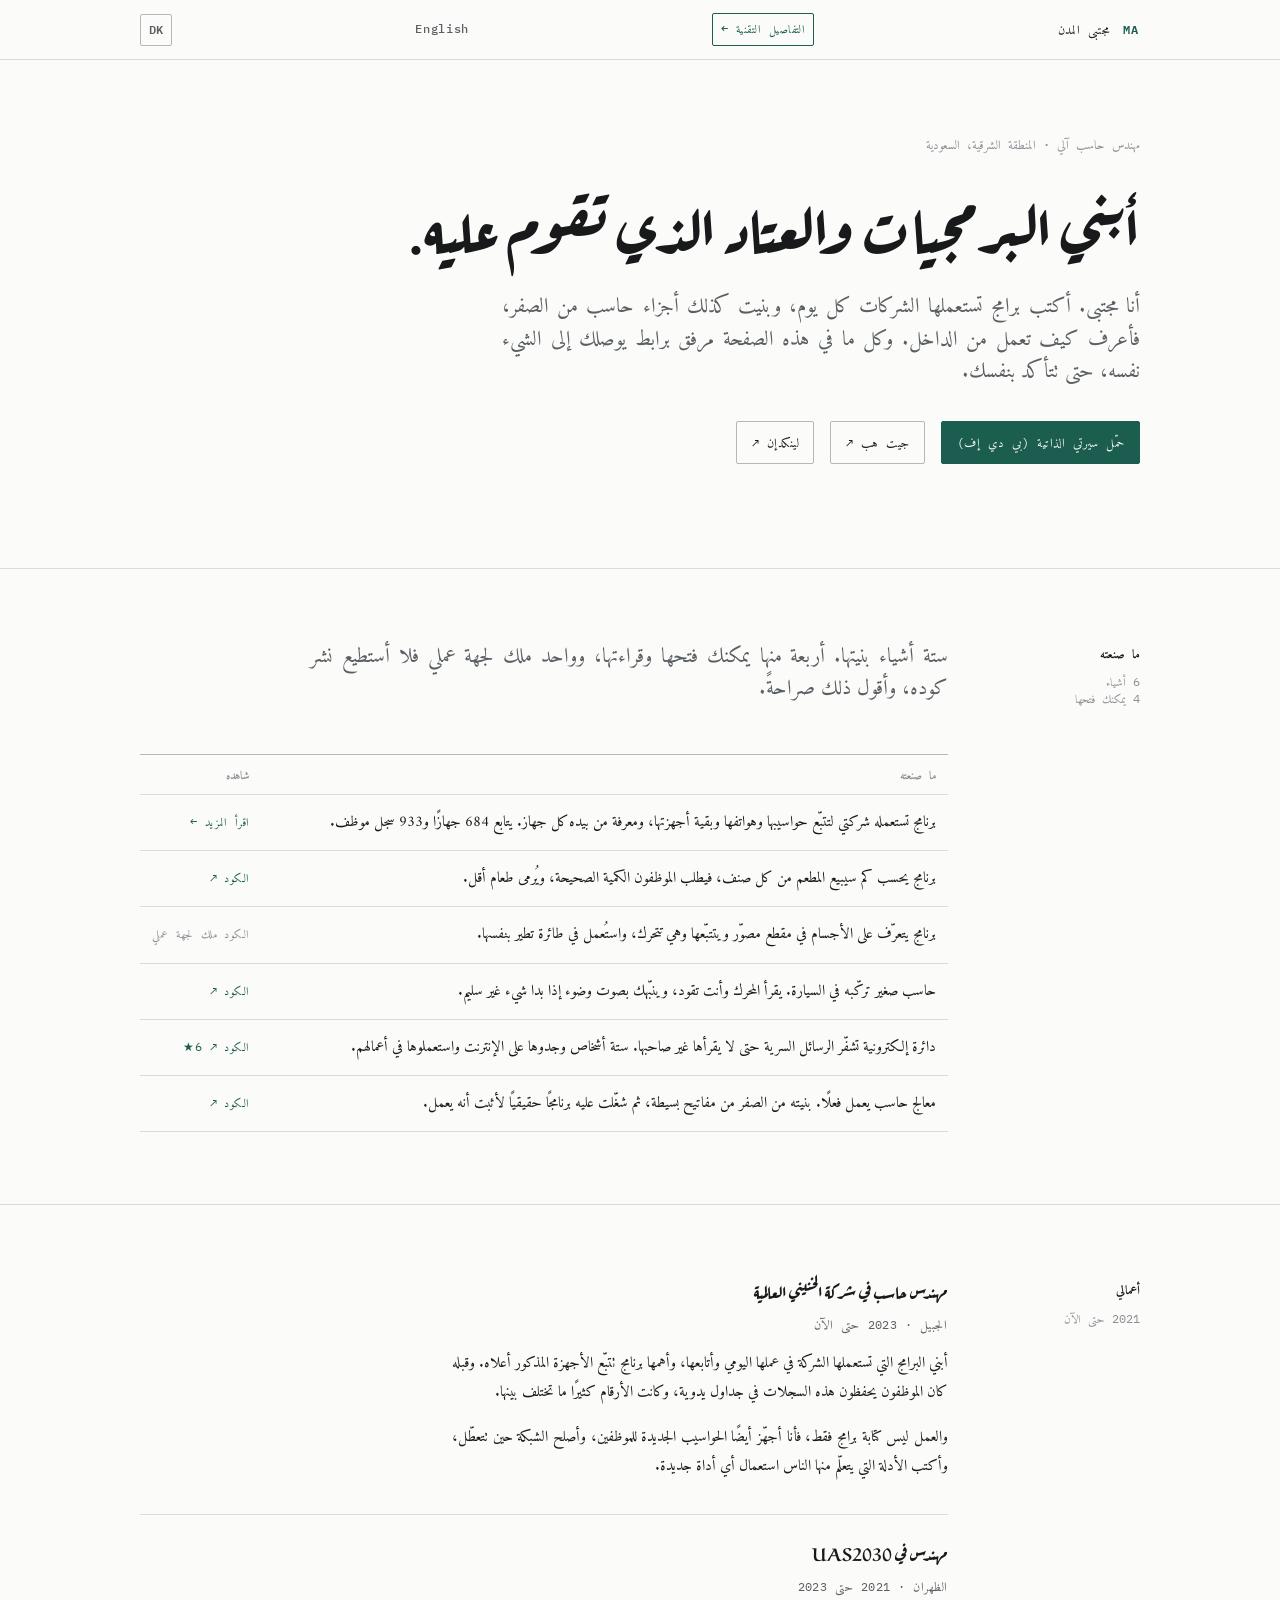
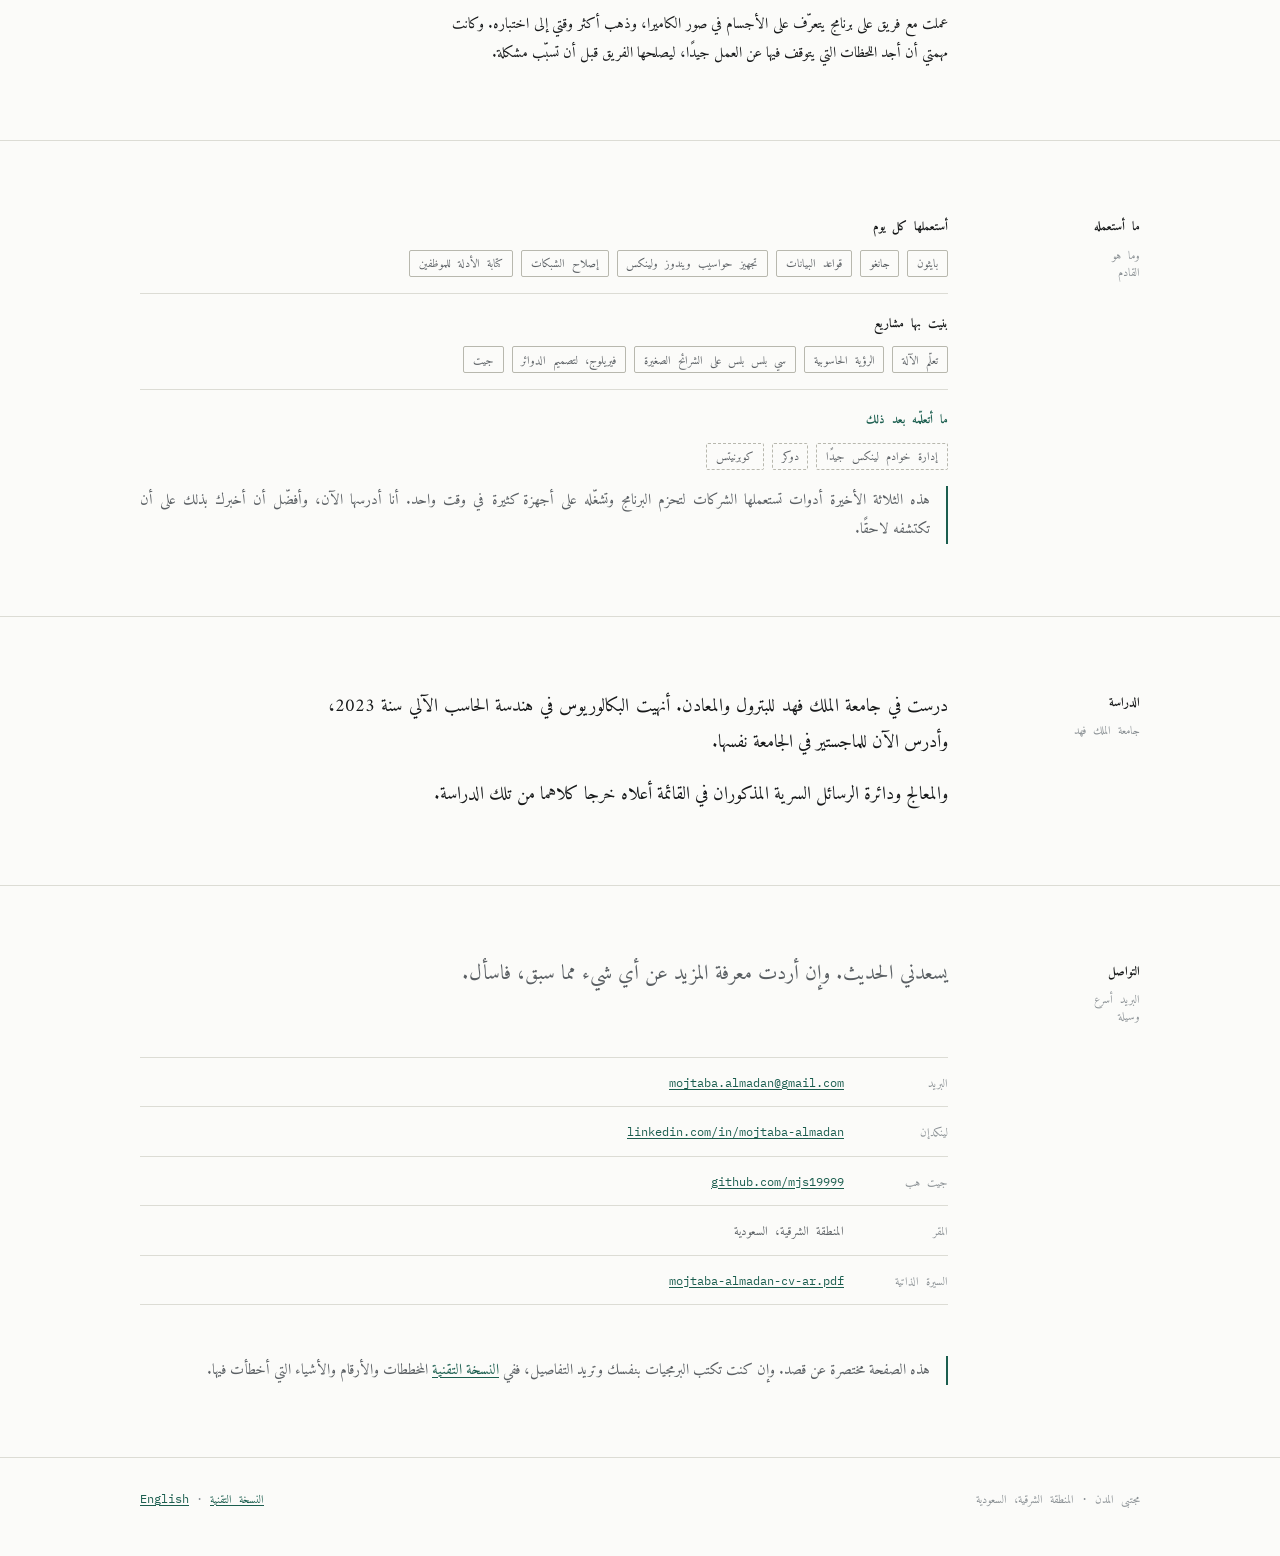
==== commit daa4267c: "Add plain-language mode at root, move technical pages to /full/" ====
--- a/ar/index.html
+++ b/ar/index.html
@@ -5,7 +5,7 @@
 <meta name="viewport" content="width=device-width, initial-scale=1">
 <meta name="color-scheme" content="light dark">
 <title>مجتبى المدن، مهندس حاسب آلي</title>
-<meta name="description" content="مهندس حاسب آلي في المنطقة الشرقية بالسعودية. أنظمة جانغو وقواعد بيانات إس كيو إل، برمجيات مدمجة على إي إس بي 32، وفيريلوج، ومعالج 32 بت مبني في لوجيزم. كل ادعاء في هذه الصفحة مرفق بما يثبته.">
+<meta name="description" content="مجتبى المدن، مهندس حاسب آلي في السعودية. أكتب برامج تستعملها الشركات كل يوم، وبنيت أجزاء حاسب من الصفر. كل ما في هذه الصفحة مرفق بدليل.">
 <link rel="canonical" href="https://mjs19999.github.io/portfolio/ar/">
 <link rel="alternate" hreflang="en" href="https://mjs19999.github.io/portfolio/">
 <link rel="alternate" hreflang="ar" href="https://mjs19999.github.io/portfolio/ar/">
@@ -14,7 +14,7 @@
 <meta property="og:type" content="website">
 <meta property="og:locale" content="ar_SA">
 <meta property="og:title" content="مجتبى المدن، مهندس حاسب آلي">
-<meta property="og:description" content="أبني في كل طبقة، من البوابات المنطقية إلى الخدمات. كل سطر يذكر ما يثبته.">
+<meta property="og:description" content="أبني البرمجيات والعتاد الذي تقوم عليه. كل ما في هذه الصفحة مرفق بدليل.">
 
 <!-- Set the theme before first paint so the page never flashes the wrong one. -->
 <script>
@@ -44,13 +44,7 @@
 <header class="masthead">
   <div class="shell masthead__inner">
     <a class="masthead__name" href="#top"><b>MA</b> مجتبى المدن</a>
-    <nav class="masthead__nav" aria-label="أقسام الصفحة">
-      <a href="#work">العمل</a>
-      <a href="#built">ما بنيته</a>
-      <a href="#stack">المهارات</a>
-      <a href="#background">الدراسة</a>
-      <a href="#contact">التواصل</a>
-    </nav>
+    <a class="mode-link" href="full/index.html">التفاصيل التقنية &larr;</a>
     <a class="lang-link" href="../index.html" hreflang="en" lang="en">English</a>
     <button class="icon-btn" id="theme-toggle" type="button" aria-label="تبديل السمة">DK</button>
   </div>
@@ -59,64 +53,20 @@
 <main id="main">
 
   <!-- ===================================================================
-       HERO
+       WHO I AM
        =================================================================== -->
   <section class="section section--hero" id="top">
     <div class="shell">
       <p class="eyebrow">مهندس حاسب آلي &middot; المنطقة الشرقية، السعودية</p>
-      <h1>أبني في كل طبقة، من البوابات المنطقية إلى الخدمات.</h1>
+      <h1>أبني البرمجيات والعتاد الذي تقوم عليه.</h1>
       <p class="lead hero__lead">
-        معالج 32 بت وصّلته في لوجيزم ثم أعدت بناءه بخط أنابيب. خوارزمية أي إي إس
-        كآلة حالات كتبتُ إشاراتها بيدي في فيريلوج. جدولة مهام لحظية على متحكم
-        إي إس بي 32، وسجل العهد المبني على جانغو وبوستجريس الذي تعمل عليه شركتي
-        اليوم. كل سطر في الجدول أدناه يذكر ما يثبته، وحين لا يوجد كود
-        منشور، يقول ذلك صراحةً بدل أن يصمت.
+        أنا مجتبى. أكتب برامج تستعملها الشركات كل يوم، وبنيت كذلك أجزاء حاسب
+        من الصفر، فأعرف كيف تعمل من الداخل. وكل ما في هذه الصفحة مرفق برابط
+        يوصلك إلى الشيء نفسه، حتى تتأكد بنفسك.
       </p>
 
-      <table class="layers">
-        <caption class="u-sr">
-          أشياء بنيتها، والدليل على كل واحدة منها.
-        </caption>
-        <thead>
-          <tr>
-            <th scope="col">ما بنيته</th>
-            <th scope="col">الدليل</th>
-          </tr>
-        </thead>
-        <tbody>
-          <tr>
-            <th scope="row" class="layer__what">سجل عهد لـ 684 أصلًا و933 سجل موظف، منها 428 في عهدة موظفين حاليًا، ويشترط توقيعين في كل عملية تسليم.</th>
-            <td class="layer__proof"><a href="work/khonaini-asset-system.html">دراسة الحالة &larr;</a></td>
-          </tr>
-          <tr>
-            <th scope="row" class="layer__what">تنبؤ بالطلب من سجل نقاط البيع: أكثر من 30 خاصية مشتقة، وثلاثة نماذج، يُختار أفضلها بتحقق متقاطع خماسي الطيات.</th>
-            <td class="layer__proof"><a href="https://github.com/mjs19999/smart_menu_brain" target="_blank" rel="noopener">المستودع &#8599;</a></td>
-          </tr>
-          <tr>
-            <th scope="row" class="layer__what">تحديد الأجسام والتعرف عليها وتتبعها، مدمجة في منظومة مهام لطائرة بدون طيار، واختُبرت للوصول إلى الحد الذي تتوقف عنده عن كونها موثوقة.</th>
-            <td class="layer__proof">كود يخص جهة العمل</td>
-          </tr>
-          <tr>
-            <th scope="row" class="layer__what">ثلاث مهام فري آر تي أو إس تتشارك متحكم إي إس بي 32 واحدًا، بدورات 100&nbsp;ملي ثانية و200&nbsp;ملي ثانية ومهمة مدفوعة بالأحداث، بهذا الترتيب من الأولوية.</th>
-            <td class="layer__proof"><a href="https://github.com/mjs19999/SmartOBDII-Final" target="_blank" rel="noopener">المستودع &#8599;</a></td>
-          </tr>
-          <tr>
-            <th scope="row" class="layer__what">استعلامات أو بي دي 2 عبر يو إيه آر تي إلى محوّل إي إل إم 327، لفك قراءات حرارة المبرّد وسرعة الدوران والسرعة ووضع الخانق من محرك يعمل.</th>
-            <td class="layer__proof"><a href="https://github.com/mjs19999/SmartOBDII-Final" target="_blank" rel="noopener">المستودع &#8599;</a></td>
-          </tr>
-          <tr>
-            <th scope="row" class="layer__what">تشفير وفك تشفير أي إي إس كآلة حالات خوارزمية صريحة في فيريلوج، وإشارات التحكم مكتوبة يدويًا لا مستنتَجة من المُركِّب.</th>
-            <td class="layer__proof"><a href="https://github.com/mjs19999/AES_in_verilog" target="_blank" rel="noopener">المستودع &#8599; 6&#9733;</a></td>
-          </tr>
-          <tr>
-            <th scope="row" class="layer__what">معالج ريسك بمعمارية 32 بت في لوجيزم، بنسخة أحادية الدورة ثم بخط أنابيب، تحققتُ منه بتشغيل خوارزمية الترتيب بالاختيار عليه بلغة التجميع.</th>
-            <td class="layer__proof"><a href="https://github.com/mjs19999/32-bit-cpu-in-logisim" target="_blank" rel="noopener">المستودع &#8599;</a></td>
-          </tr>
-        </tbody>
-      </table>
-
       <div class="hero__actions">
-        <a class="btn btn--solid" href="../assets/pdf/mojtaba-almadan-cv-ar.pdf">تحميل السيرة الذاتية (بي دي إف)</a>
+        <a class="btn btn--solid" href="../assets/pdf/mojtaba-almadan-cv-ar.pdf">حمّل سيرتي الذاتية (بي دي إف)</a>
         <a class="btn" href="https://github.com/mjs19999" target="_blank" rel="noopener">جيت هب &#8599;</a>
         <a class="btn" href="https://www.linkedin.com/in/mojtaba-almadan/" target="_blank" rel="noopener">لينكدإن &#8599;</a>
       </div>
@@ -124,60 +74,103 @@
   </section>
 
   <!-- ===================================================================
-       WORK
+       WHAT I HAVE MADE
+       =================================================================== -->
+  <section class="section" id="made">
+    <div class="shell section__grid">
+      <div class="gutter">
+        <div class="gutter__label">ما صنعته</div>
+        <p class="gutter__meta">6 أشياء<br>4 يمكنك فتحها</p>
+      </div>
+
+      <div>
+        <p class="lead">
+          ستة أشياء بنيتها. أربعة منها يمكنك فتحها وقراءتها، وواحد ملك لجهة
+          عملي فلا أستطيع نشر كوده، وأقول ذلك صراحةً.
+        </p>
+
+        <table class="layers">
+          <caption class="u-sr">
+            أشياء صنعتها، وأين ترى كل واحد منها.
+          </caption>
+          <thead>
+            <tr>
+              <th scope="col">ما صنعته</th>
+              <th scope="col">شاهده</th>
+            </tr>
+          </thead>
+          <tbody>
+            <tr>
+              <th scope="row" class="layer__what">برنامج تستعمله شركتي لتتبّع حواسيبها وهواتفها وبقية أجهزتها، ومعرفة من بيده كل جهاز. يتابع 684 جهازًا و933 سجل موظف.</th>
+              <td class="layer__proof"><a href="work/khonaini-asset-system.html">اقرأ المزيد &larr;</a></td>
+            </tr>
+            <tr>
+              <th scope="row" class="layer__what">برنامج يحسب كم سيبيع المطعم من كل صنف، فيطلب الموظفون الكمية الصحيحة، ويُرمى طعام أقل.</th>
+              <td class="layer__proof"><a href="https://github.com/mjs19999/smart_menu_brain" target="_blank" rel="noopener">الكود &#8599;</a></td>
+            </tr>
+            <tr>
+              <th scope="row" class="layer__what">برنامج يتعرّف على الأجسام في مقطع مصوّر ويتتبّعها وهي تتحرك، واستُعمل في طائرة تطير بنفسها.</th>
+              <td class="layer__proof">الكود ملك لجهة عملي</td>
+            </tr>
+            <tr>
+              <th scope="row" class="layer__what">حاسب صغير تركّبه في السيارة. يقرأ المحرك وأنت تقود، وينبّهك بصوت وضوء إذا بدا شيء غير سليم.</th>
+              <td class="layer__proof"><a href="https://github.com/mjs19999/SmartOBDII-Final" target="_blank" rel="noopener">الكود &#8599;</a></td>
+            </tr>
+            <tr>
+              <th scope="row" class="layer__what">دائرة إلكترونية تشفّر الرسائل السرية حتى لا يقرأها غير صاحبها. ستة أشخاص وجدوها على الإنترنت واستعملوها في أعمالهم.</th>
+              <td class="layer__proof"><a href="https://github.com/mjs19999/AES_in_verilog" target="_blank" rel="noopener">الكود &#8599; 6&#9733;</a></td>
+            </tr>
+            <tr>
+              <th scope="row" class="layer__what">معالج حاسب يعمل فعلًا. بنيته من الصفر من مفاتيح بسيطة، ثم شغّلت عليه برنامجًا حقيقيًا لأثبت أنه يعمل.</th>
+              <td class="layer__proof"><a href="https://github.com/mjs19999/32-bit-cpu-in-logisim" target="_blank" rel="noopener">الكود &#8599;</a></td>
+            </tr>
+          </tbody>
+        </table>
+      </div>
+    </div>
+  </section>
+
+  <!-- ===================================================================
+       WHERE I HAVE WORKED
        =================================================================== -->
   <section class="section" id="work">
     <div class="shell section__grid">
       <div class="gutter">
-        <div class="gutter__label">العمل</div>
-        <p class="gutter__meta">2021 &ndash; الآن<br>السعودية</p>
+        <div class="gutter__label">أعمالي</div>
+        <p class="gutter__meta">2021 حتى الآن</p>
       </div>
 
       <div class="stack-v">
         <article class="role">
           <div class="role__head">
-            <h3>مهندس حاسب، الأنظمة والأدوات الداخلية</h3>
-            <span class="role__org">شركة الخنيني العالمية المحدودة &middot; الجبيل &middot; يوليو 2023 &ndash; الآن</span>
+            <h3>مهندس حاسب في شركة الخنيني العالمية</h3>
+            <span class="role__org">الجبيل &middot; 2023 حتى الآن</span>
           </div>
           <div class="role__body prose">
             <p>
-              أبني النظام الذي يتتبع أصول الشركة وسجلات موظفيها، بجانغو
-              فوق قاعدة بيانات علائقية، ليحل محل منتج مؤسسي قديم وجداول
-              بيانات كانت تُحدَّث يدويًا بجانبه. الحفاظ على اتساق البيانات هو
-              الجزء الذي يستهلك الجهد فعلًا؛ أما الإضافة والتعديل فهما النصف
-              السهل.
+              أبني البرامج التي تستعملها الشركة في عملها اليومي وأتابعها، وأهمها
+              برنامج تتبّع الأجهزة المذكور أعلاه. وقبله كان الموظفون يحفظون هذه
+              السجلات في جداول يدوية، وكانت الأرقام كثيرًا ما تختلف بينها.
             </p>
             <p>
-              والوظيفة ليست برمجة فقط. أجهّز الأجهزة الطرفية وأنصّبها (نظام
-              التشغيل، المشغّلات، البرامج)، وأتتبّع أعطال الاتصال بالشبكة
-              والخوادم، وأكتب التوثيق والمواد التدريبية التي يستعملها الناس بعد
-              ذلك، وهي في العادة ما يحدد إن كانت الأداة الداخلية الجديدة
-              ستُعتمد فعلًا أم تُهمَل بهدوء.
-            </p>
-            <p>
-              <a class="link-mono" href="work/khonaini-asset-system.html">اقرأ دراسة الحالة المعمارية &larr;</a>
+              والعمل ليس كتابة برامج فقط، فأنا أجهّز أيضًا الحواسيب الجديدة
+              للموظفين، وأصلح الشبكة حين تتعطّل، وأكتب الأدلة التي يتعلّم منها
+              الناس استعمال أي أداة جديدة.
             </p>
           </div>
         </article>
 
         <article class="role">
           <div class="role__head">
-            <h3>مهندس دمج أنظمة الذكاء الاصطناعي</h3>
-            <span class="role__org">يو إيه إس2030 &middot; الظهران &middot; يونيو 2021 &ndash; يناير 2023</span>
+            <h3>مهندس في UAS2030</h3>
+            <span class="role__org">الظهران &middot; 2021 حتى 2023</span>
           </div>
           <div class="role__body prose">
             <p>
-              عملت إلى جانب متخصصين في الرؤية الحاسوبية وتعلُّم الآلة على تحديد
-              الأجسام والتعرف عليها وتتبعها، ودمجتُ هذه المكونات في منظومة مهام
-              أكبر.
+              عملت مع فريق على برنامج يتعرّف على الأجسام في صور الكاميرا، وذهب
+              أكثر وقتي إلى اختباره. وكانت مهمتي أن أجد اللحظات التي يتوقف فيها
+              عن العمل جيدًا، ليصلحها الفريق قبل أن تسبّب مشكلة.
             </p>
-            <p>
-              وذهب أغلب وقتي إلى التقييم لا إلى بناء النماذج: تشغيل النظام في
-              بيئات وسيناريوهات مختلفة للوصول إلى الظروف التي يتوقف عندها عن
-              كونه موثوقًا، ولا يزال هذا أكثر ما أراه مفيدًا في هذا النوع من
-              العمل، فالنموذج الذي يعمل جيدًا في بيئة واحدة فقط لم
-              يُنجَز، بل عُرِض فحسب.
-            </p>
           </div>
         </article>
       </div>
@@ -185,315 +178,76 @@
   </section>
 
   <!-- ===================================================================
-       BUILT
-       =================================================================== -->
-  <section class="section" id="built">
-    <div class="shell section__grid">
-      <div class="gutter">
-        <div class="gutter__label">ما بنيته</div>
-        <p class="gutter__meta">5 مشاريع<br>4 مستودعات عامة</p>
-      </div>
-
-      <div class="stack-v--loose stack-v">
-        <div class="section__intro">
-          <h2>خمسة أشياء بنيتها فعلًا.</h2>
-          <p class="lead">
-            ليست شبكة مملوءة لتصل إلى رقم مستدير. أربعة منها لها كود يمكنك
-            قراءته؛ والخامس ملك لجهة عملي، فله دراسة حالة معمارية بدل رابط
-            مستودع.
-          </p>
+       WHAT I USE
+       =================================================================== -->
+  <section class="section" id="skills">
+    <div class="shell section__grid">
+      <div class="gutter">
+        <div class="gutter__label">ما أستعمله</div>
+        <p class="gutter__meta">وما هو<br>القادم</p>
+      </div>
+
+      <div class="stack-v--tight stack-v">
+        <div class="tier">
+          <div class="tier__label">أستعملها كل يوم</div>
+          <ul class="tier__items">
+            <li>بايثون</li>
+            <li>جانغو</li>
+            <li>قواعد البيانات</li>
+            <li>تجهيز حواسيب ويندوز ولينكس</li>
+            <li>إصلاح الشبكات</li>
+            <li>كتابة الأدلة للموظفين</li>
+          </ul>
         </div>
 
-        <article class="spec">
-          <div class="spec__head">
-            <h3 class="spec__title">نظام إدارة الأصول والموظفين الداخلي</h3>
-            <span class="tag">كود يخص جهة العمل</span>
-          </div>
-          <dl class="spec__meta">
-            <div><dt>الدور</dt><dd>المهندس الوحيد: المخطط، التطبيق، النشر، النسخ الاحتياطي، التدريب</dd></div>
-            <div><dt>التقنيات</dt><dd>جانغو 6.0 &middot; بوستجريس &middot; قوالب مُصيَّرة على الخادم &middot; بلا إس بي إيه</dd></div>
-            <div><dt>البيانات</dt><dd>684 أصلًا &middot; 933 موظفًا &middot; 1,423 عملية عهدة &middot; 428 مفتوحة</dd></div>
-            <div><dt>يحل محل</dt><dd>منتج مؤسسي قديم وجداول بيانات تُحدَّث يدويًا</dd></div>
-          </dl>
-          <div class="spec__body prose">
-            <p>
-              ليس نظام جرد بالضبط، بل سجل عهدة. مهمته إثبات من تسلّم
-              مسؤولية جهاز ما، ولهذا تلتقط كل عملية تسليم توقيعين على لوحة
-              توقيع: توقيع الموظف وتوقيع الجهة المخوَّلة، وتُغلَق سجلات العهدة
-              ولا تُحذف، وكل ما يحمل تاريخ عهدة مضبوط بـ
-              <code dir="ltr">on_delete=PROTECT</code>: لا يمكنك حذف موظف سبق أن وقّع على
-              استلام جهاز.
-            </p>
-          </div>
-          <div class="spec__links">
-            <a class="btn" href="work/khonaini-asset-system.html">دراسة الحالة المعمارية &larr;</a>
-          </div>
-        </article>
-
-        <article class="spec">
-          <div class="spec__head">
-            <h3 class="spec__title">مينيو برين، تنبؤ بالطلب لمجموعة مطاعم</h3>
-            <span class="tag tag--signal">عام</span>
-          </div>
-          <dl class="spec__meta">
-            <div><dt>الدور</dt><dd>المهندس الوحيد</dd></div>
-            <div><dt>التقنيات</dt><dd>جانغو 5.1 &middot; دي آر إف &middot; بوستجريس 16 &middot; سايكِت ليرن &middot; بانداز &middot; تشارت جي إس</dd></div>
-            <div><dt>النماذج</dt><dd>التعزيز التدرّجي / الغابة العشوائية / الانحدار الخطي، ويفوز النموذج الأدق في التنبؤ ببيانات لم يتدرّب عليها، عبر خمس تقسيمات</dd></div>
-          </dl>
-          <div class="spec__body prose">
-            <p>
-              يتنبأ بكمية كل صنف سيبيعه فرع معيّن، حتى يُطلب المخزون بناءً على
-              رقم لا على تخمين، ويُهدر طعام أقل.
-            </p>
-            <p>
-              أكثر التفكير ذهب إلى مسار اشتقاق الخصائص: ترميز دوري لوقت الأسبوع
-              والموسمية، ومتوسطات متحركة على 7 و14 و30 يومًا، وخصائص إزاحة
-              زمنية وإحصاءات متدحرجة. تُدرَّب ثلاثة نماذج انحدار على ذلك، ويُحفظ
-              أدقّها على بيانات لم يتدرّب عليها ليُستخدم في التنبؤ الحي،
-              والواجهة تعمل بالعربية والإنجليزية
-              مع دعم الاتجاه من اليمين إلى اليسار.
-            </p>
-          </div>
-          <div class="spec__links">
-            <a class="btn" href="https://github.com/mjs19999/smart_menu_brain" target="_blank" rel="noopener">اقرأ الكود &#8599;</a>
-          </div>
-        </article>
-
-        <article class="spec">
-          <div class="spec__head">
-            <h3 class="spec__title">سمارت أو بي دي 2، تشخيص يستنتج بدل أن يعرض</h3>
-            <span class="tag tag--signal">عام</span>
-          </div>
-          <dl class="spec__meta">
-            <div><dt>الدور</dt><dd>المهندس الوحيد</dd></div>
-            <div><dt>التقنيات</dt><dd>سي بلس بلس &middot; إي إس بي 32-وروم-32 &middot; فري آر تي أو إس &middot; بلاتفورم آي أو &middot; ليتل إف إس</dd></div>
-            <div><dt>يقرأ</dt><dd>بي آي دي 0x05 حرارة المبرد &middot; <code dir="ltr">0x0C</code> سرعة الدوران &middot; <code dir="ltr">0x0D</code> السرعة &middot; <code dir="ltr">0x11</code> الخانق</dd></div>
-          </dl>
-          <div class="spec__body prose">
-            <p>
-              متحكم إي إس بي 32 موصول بمنفذ أو بي دي 2 في السيارة، يقرأ قيم المحرك حيّة،
-              والفكرة أنه لا يكتفي بعرضها: محرك قواعد يراقب <em>التركيبات</em>
-              الخطرة، القراءات المقبولة كلٌّ على حدة لكنها مجتمعة تعني
-              وجود خلل، فيُشغّل مؤشرًا ضوئيًا وصفارة.
-            </p>
-            <p>
-              ثلاث مهام فري آر تي أو إس تتشارك المتحكم، والأولويات هي التصميم نفسه.
-              قارئ OBD يعمل كل 100&nbsp;ملي ثانية بأولوية عالية، لأن الإطار الضائع
-              بيانات لا تعود، وكاشف الأعطال كل 200&nbsp;ملي ثانية بأولوية متوسطة، وخادم
-              الويب في الأسفل، مدفوعًا بالأحداث، لأن تأخر لوحة العرض ثانية لا
-              يكلّف شيئًا.
-            </p>
-          </div>
-          <div class="spec__links">
-            <a class="btn" href="https://github.com/mjs19999/SmartOBDII-Final" target="_blank" rel="noopener">اقرأ الكود &#8599;</a>
-          </div>
-        </article>
-
-        <article class="spec">
-          <div class="spec__head">
-            <h3 class="spec__title">أي إي إس في فيريلوج، كآلة حالات صريحة</h3>
-            <span class="tag tag--signal">عام &middot; 6&#9733; 4 نسخ</span>
-          </div>
-          <dl class="spec__meta">
-            <div><dt>الدور</dt><dd>عمل ثنائي مع حسن الحسين، جامعة الملك فهد</dd></div>
-            <div><dt>التصميم</dt><dd>آلة حالات خوارزمية، بمسارَي بيانات منفصلين للتشفير وفك التشفير</dd></div>
-            <div><dt>الرخصة</dt><dd>أباتشي-2.0</dd></div>
-          </dl>
-          <div class="spec__body prose">
-            <p>
-              تشفير وفك تشفير أي إي إس مبنيان كآلة حالات خوارزمية صريحة، بدل ترك مسار
-              التحكم ليُستنتج من المُركِّب. عدّاد الجولات وتمكين المسجلات وشروط
-              التفرع ( <code dir="ltr">isRound0</code> و<code dir="ltr">isRound9</code>
-              و<code dir="ltr">isRound10</code> و<code dir="ltr">count_lt_10</code>) كلها
-              مكتوبة صراحةً، مع مسارَي بيانات منفصلين يغطيان استبدال البايتات
-              وإزاحة الصفوف ومزج الأعمدة ومعكوساتها.
-            </p>
-            <p>
-              ستة أشخاص من خارج المقرر وضعوا له نجمة وأربعة نسخوه، وهو التقييم
-              الخارجي الوحيد الذي أملكه على أي من هذا.
-            </p>
-          </div>
-          <div class="spec__links">
-            <a class="btn" href="https://github.com/mjs19999/AES_in_verilog" target="_blank" rel="noopener">اقرأ الكود &#8599;</a>
-          </div>
-        </article>
-
-        <article class="spec">
-          <div class="spec__head">
-            <h3 class="spec__title">معالج ريسك بمعمارية 32 بت، مبنيًّا مرتين</h3>
-            <span class="tag tag--signal">عام</span>
-          </div>
-          <dl class="spec__meta">
-            <div><dt>الدور</dt><dd>عمل فردي، مقرر سي أو إي 301، جامعة الملك فهد</dd></div>
-            <div><dt>الأدوات</dt><dd>لوجيزم &middot; لغة تجميع ريسك</dd></div>
-            <div><dt>الاختبار</dt><dd>خوارزمية الترتيب بالاختيار، مُجمَّعة ومُشغَّلة حتى النهاية</dd></div>
-          </dl>
-          <div class="spec__body prose">
-            <p>
-              معالج ريسك بمعمارية 32 بت بُني مرة كآلة أحادية الدورة ثم مرة
-              أخرى بخط أنابيب. مسار البيانات ووحدة التحكم ووحدة الحساب والمنطق
-              وملف المسجلات، موصولة مكوّنًا مكوّنًا.
-            </p>
-            <p>
-              والتحقق منه يتم بتجميع خوارزمية ترتيب بالاختيار وتشغيلها على الآلة
-              حتى تتوقف والمصفوفة مرتبة، وهذا اختبار قاسٍ: كل تعليمة في المسار،
-              وواجهة الذاكرة، وكل إشارة تحكم، يجب أن تكون صحيحة لا مجرد معقولة.
-            </p>
-            <p>
-              وهذا هو المشروع الذي أشير إليه حين يسألني أحد إن كنت أفهم ما الذي
-              يقع تحت الكود الذي أكتبه.
-            </p>
-          </div>
-          <div class="spec__links">
-            <a class="btn" href="https://github.com/mjs19999/32-bit-cpu-in-logisim" target="_blank" rel="noopener">اقرأ الكود &#8599;</a>
-          </div>
-        </article>
-      </div>
-    </div>
-  </section>
-
-  <!-- ===================================================================
-       STACK
-       =================================================================== -->
-  <section class="section" id="stack">
-    <div class="shell section__grid">
-      <div class="gutter">
-        <div class="gutter__label">المهارات</div>
-        <p class="gutter__meta">مرتبة حسب<br>ما يثبتها</p>
-      </div>
-
-      <div class="stack-v">
-        <div class="section__intro">
-          <h2>مرتبة حسب الدليل، لا مقيّمة من مئة.</h2>
-          <p class="lead">
-            النسبة المئوية بجانب مهارة هي رقم اخترعته عن نفسي. هذه مرتبة حسب
-            أقوى ما أستطيع تقديمه كدليل، والمجموعة الأخيرة هي التي كنت سأقرؤها
-            أولًا لو كنت مكانك.
-          </p>
+        <div class="tier">
+          <div class="tier__label">بنيت بها مشاريع</div>
+          <ul class="tier__items">
+            <li>تعلّم الآلة</li>
+            <li>الرؤية الحاسوبية</li>
+            <li>سي بلس بلس على الشرائح الصغيرة</li>
+            <li>فيريلوج، لتصميم الدوائر</li>
+            <li>جيت</li>
+          </ul>
         </div>
 
-        <div class="stack-v--tight stack-v">
-          <div class="tier">
-            <div class="tier__label">أشغّلها وأصونها في الإنتاج</div>
-            <ul class="tier__items">
-              <li>بايثون</li>
-              <li>جانغو</li>
-              <li>بوستجريس</li>
-              <li>إس كيو إل: تصميم المخططات والقيود والترحيلات</li>
-              <li>صلاحيات ومجموعات جانغو</li>
-              <li>النسخ الاحتياطي والاستعادة</li>
-              <li>تجهيز الأجهزة الطرفية (ويندوز ولينكس)</li>
-              <li>تشخيص أعطال الشبكات والخوادم</li>
-              <li>التوثيق التقني والتدريب</li>
-            </ul>
-          </div>
-
-          <div class="tier">
-            <div class="tier__label">بنيت بها مشاريع حقيقية</div>
-            <ul class="tier__items">
-              <li>جانغو ريست فريمورك</li>
-              <li>تصميم واجهات ريست</li>
-              <li>سايكِت ليرن</li>
-              <li>بانداز / نمباي</li>
-              <li>أوبن سي في</li>
-              <li>سي بلس بلس على إي إس بي 32</li>
-              <li>فري آر تي أو إس</li>
-              <li>فيريلوج</li>
-              <li>التصميم الرقمي / لوجيزم</li>
-              <li>جيت</li>
-            </ul>
-          </div>
-
-          <div class="tier">
-            <div class="tier__label">أساس دراسي، جامعة الملك فهد</div>
-            <ul class="tier__items">
-              <li>معمارية الحاسب</li>
-              <li>أنظمة التشغيل</li>
-              <li>الشبكات</li>
-              <li>المعالجات الدقيقة</li>
-              <li>معالجة الإشارات</li>
-              <li>أنظمة التحكم</li>
-              <li>إم كيو تي تي / لوراوان / زيجبي</li>
-              <li>الحوسبة الطرفية</li>
-            </ul>
-          </div>
-
-          <div class="tier tier--open">
-            <div class="tier__label">أتعلّمها الآن، ولستُ جاهزًا لمقابلة فيها بعد</div>
-            <ul class="tier__items">
-              <li>إدارة لينكس أبعد من الاستخدام اليومي</li>
-              <li>سيستم دي / جورنال دي / الصلاحيات</li>
-              <li>تشخيص الأداء</li>
-              <li>إس كيو إل أبعد من العمليات الأساسية: دوال النوافذ و<code dir="ltr">EXPLAIN</code> والفهرسة</li>
-              <li>دوكر</li>
-              <li>كوبرنيتس</li>
-            </ul>
-          </div>
+        <div class="tier tier--open">
+          <div class="tier__label">ما أتعلّمه بعد ذلك</div>
+          <ul class="tier__items">
+            <li>إدارة خوادم لينكس جيدًا</li>
+            <li>دوكر</li>
+            <li>كوبرنيتس</li>
+          </ul>
         </div>
 
         <p class="note">
-          أُبقي هذه المجموعة الأخيرة صادقة وظاهرة على الصفحة، فما يرد فيها
-          أستطيع أن أحدّثك عمّا قرأته وبنيته به، لا أن أدّعي أني شغّلته
-          في بيئة إنتاج، وأفضّل أن تعرف الفرق قبل أن نبدأ الحديث، على أن تكتشفه
-          في منتصف جلسة مشاركة شاشة.
-        </p>
-      </div>
-    </div>
-  </section>
-
-  <!-- ===================================================================
-       BACKGROUND
-       =================================================================== -->
-  <section class="section" id="background">
+          هذه الثلاثة الأخيرة أدوات تستعملها الشركات لتحزم البرنامج وتشغّله على
+          أجهزة كثيرة في وقت واحد. أنا أدرسها الآن، وأفضّل أن أخبرك بذلك على أن
+          تكتشفه لاحقًا.
+        </p>
+      </div>
+    </div>
+  </section>
+
+  <!-- ===================================================================
+       SCHOOL
+       =================================================================== -->
+  <section class="section" id="school">
     <div class="shell section__grid">
       <div class="gutter">
         <div class="gutter__label">الدراسة</div>
-        <p class="gutter__meta">جامعة الملك فهد<br>2017 &ndash; الآن</p>
-      </div>
-
-      <div class="stack-v">
-        <article class="role">
-          <div class="role__head">
-            <h3>ماجستير العلوم في إنترنت الأشياء</h3>
-            <span class="role__org">جامعة الملك فهد للبترول والمعادن &middot; 2025 &ndash; الآن</span>
-          </div>
-          <div class="role__body prose">
-            <p>
-              المحوّلات، بوابات ومنصات إنترنت الأشياء، شبكات إل بي وان، وإم كيو تي تي
-              وزيجبي ولوراوان، والحوسبة الطرفية، والتتبع عن بُعد، والتحليلات
-              اللحظية، وإنترنت الأشياء الصناعي، وقابلية التشغيل البيني.
-            </p>
-          </div>
-        </article>
-
-        <article class="role">
-          <div class="role__head">
-            <h3>بكالوريوس هندسة الحاسب الآلي</h3>
-            <span class="role__org">جامعة الملك فهد للبترول والمعادن &middot; 2017 &ndash; 2023</span>
-          </div>
-          <div class="role__body prose">
-            <p>
-              معمارية الحاسب، والتصميم الرقمي، والمعالجات الدقيقة، ومعالجة
-              الإشارات، وأنظمة التحكم، وأنظمة التشغيل، والشبكات. المعالج وآلة
-              حالات أي إي إس خرجا كلاهما من هذه الدرجة، ومقررا المعمارية
-              والتصميم الرقمي هما حيث يبدأ المعالج في أسفل الجدول أعلاه.
-            </p>
-          </div>
-        </article>
-
-        <article class="role">
-          <div class="role__head">
-            <h3>مسابقة أي يو في إس آي إس يو إيه إس</h3>
-            <span class="role__org">فريق جامعة الملك فهد &middot; نموذج ذكاء اصطناعي</span>
-          </div>
-          <div class="role__body prose">
-            <p>
-              صمّمت نموذج تعلّم الآلة لمشاركة الفريق بطائرة صغيرة بدون طيار،
-              ضمن حدود الدقة وزمن الاستجابة التي تفرضها مهمة تعمل على عتاد
-              حقيقي.
-            </p>
-          </div>
-        </article>
+        <p class="gutter__meta">جامعة الملك فهد</p>
+      </div>
+
+      <div class="prose">
+        <p>
+          درست في جامعة الملك فهد للبترول والمعادن. أنهيت البكالوريوس في هندسة
+          الحاسب الآلي سنة 2023، وأدرس الآن للماجستير في الجامعة نفسها.
+        </p>
+        <p>
+          والمعالج ودائرة الرسائل السرية المذكوران في القائمة أعلاه خرجا كلاهما
+          من تلك الدراسة.
+        </p>
       </div>
     </div>
   </section>
@@ -509,15 +263,9 @@
       </div>
 
       <div class="stack-v">
-        <div class="section__intro">
-          <h2>يسعدني الحديث.</h2>
-          <p class="lead">
-            أكثر ما أكون مفيدًا فيه هو أنظمة الواجهة الخلفية، والعمل على
-            الأنظمة المدمجة، أو أي شيء يحتاج شخصًا ينتقل بين الاثنين دون
-            تسليم، وإن أردت التعمق في أي من المشاريع أعلاه فاسأل، فالكود
-            كله موجود.
-          </p>
-        </div>
+        <p class="lead">
+          يسعدني الحديث. وإن أردت معرفة المزيد عن أي شيء مما سبق، فاسأل.
+        </p>
 
         <dl class="contact-list">
           <div>
@@ -541,6 +289,13 @@
             <dd><a href="../assets/pdf/mojtaba-almadan-cv-ar.pdf">mojtaba-almadan-cv-ar.pdf</a></dd>
           </div>
         </dl>
+
+        <p class="note">
+          هذه الصفحة مختصرة عن قصد. وإن كنت تكتب البرمجيات بنفسك وتريد
+          التفاصيل، ففي
+          <a href="full/index.html">النسخة التقنية</a> المخططات والأرقام
+          والأشياء التي أخطأت فيها.
+        </p>
       </div>
     </div>
   </section>
@@ -551,7 +306,7 @@
   <div class="shell footer__inner">
     <span>مجتبى المدن &middot; المنطقة الشرقية، السعودية</span>
     <span>
-      <a href="https://github.com/mjs19999/portfolio" target="_blank" rel="noopener">المصدر</a>
+      <a href="full/index.html">النسخة التقنية</a>
       &middot;
       <a href="../index.html" hreflang="en" lang="en">English</a>
     </span>
@@ -559,6 +314,5 @@
 </footer>
 
 <script src="../assets/js/theme.js" defer></script>
-<script src="../assets/js/nav.js" defer></script>
 </body>
 </html>
--- a/assets/css/layout.css
+++ b/assets/css/layout.css
@@ -85,11 +85,28 @@
   border-bottom-color: var(--signal);
 }
 
-/* Nav labels are the first thing to go on a narrow screen — the page is
+/* Nav labels are the first thing to go on a narrow screen: the page is
    short enough to scroll. The theme control stays. */
 @media (max-width: 560px) {
   .masthead__nav {
     display: none;
+  }
+
+  /* With four controls in the bar, the full name is what has to give. Zeroing
+     the font size collapses the text node while leaving the MA badge sized
+     normally, and unlike display:none it stays available to a screen reader.
+     Tightening the gap buys back the rest. */
+  .masthead__inner {
+    gap: var(--space-3);
+  }
+
+  .masthead__name {
+    font-size: 0;
+    gap: 0;
+  }
+
+  .masthead__name b {
+    font-size: var(--step-mono);
   }
 }
 
--- a/assets/css/components.css
+++ b/assets/css/components.css
@@ -347,6 +347,28 @@
   border-bottom-color: var(--signal);
 }
 
+/* Mode switch: plain version <-> technical version. Bordered rather than
+   underlined so it outranks the language link, since it is the one control that
+   decides whether a reader stays on the page at all. */
+.mode-link {
+  padding: 0.26rem 0.5rem;
+  border: 1px solid var(--signal);
+  border-radius: 2px;
+  font-family: var(--font-mono);
+  font-size: var(--step-mono-sm);
+  font-weight: 500;
+  letter-spacing: 0.04em;
+  color: var(--signal);
+  text-decoration: none;
+  white-space: nowrap;
+  transition: background var(--fast) var(--ease), color var(--fast) var(--ease);
+}
+
+.mode-link:hover {
+  background: var(--signal);
+  color: var(--paper);
+}
+
 .btn {
   display: inline-flex;
   align-items: center;
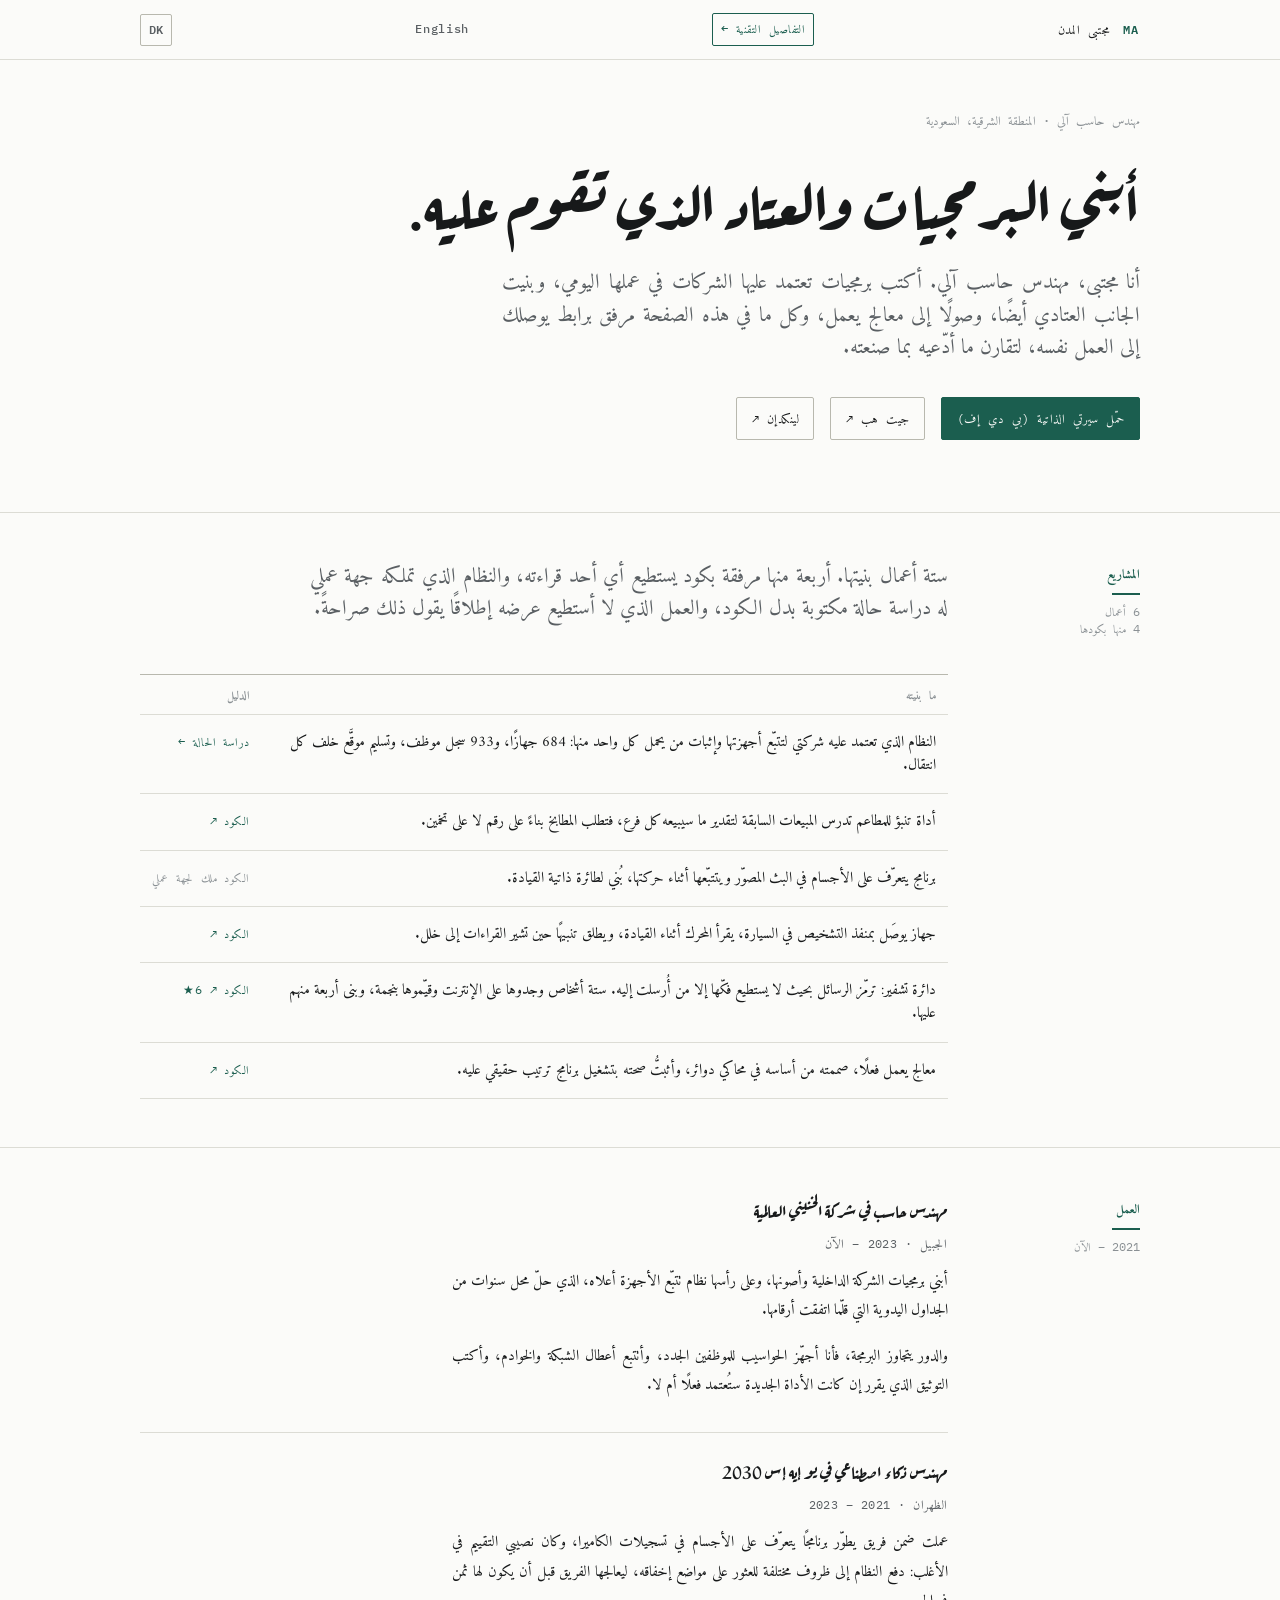
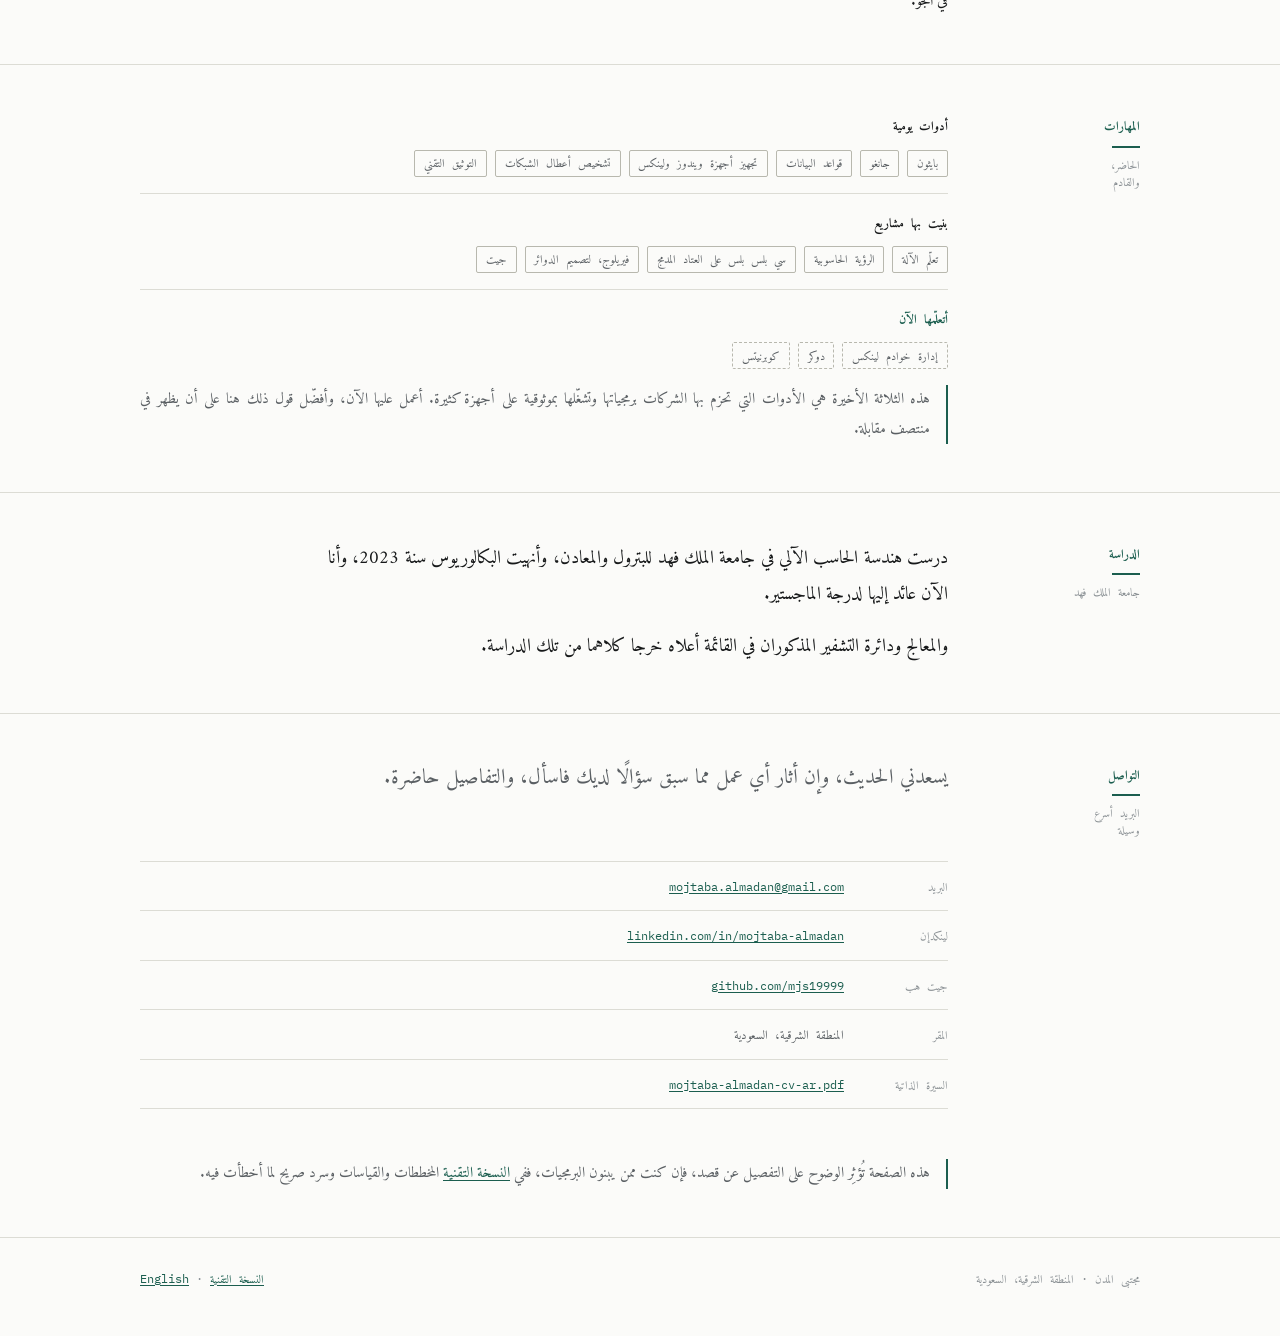
==== commit 1312ea35: "Refactor descriptions in HTML and CSS for clarity and consistency" ====
--- a/ar/index.html
+++ b/ar/index.html
@@ -5,7 +5,7 @@
 <meta name="viewport" content="width=device-width, initial-scale=1">
 <meta name="color-scheme" content="light dark">
 <title>مجتبى المدن، مهندس حاسب آلي</title>
-<meta name="description" content="مجتبى المدن، مهندس حاسب آلي في السعودية. أكتب برامج تستعملها الشركات كل يوم، وبنيت أجزاء حاسب من الصفر. كل ما في هذه الصفحة مرفق بدليل.">
+<meta name="description" content="مجتبى المدن، مهندس حاسب آلي في السعودية. أكتب برمجيات تعتمد عليها الشركات كل يوم، وبنيت الجانب العتادي أيضًا، وصولًا إلى معالج يعمل. كل ما هنا مرفق بدليله.">
 <link rel="canonical" href="https://mjs19999.github.io/portfolio/ar/">
 <link rel="alternate" hreflang="en" href="https://mjs19999.github.io/portfolio/">
 <link rel="alternate" hreflang="ar" href="https://mjs19999.github.io/portfolio/ar/">
@@ -60,9 +60,10 @@
       <p class="eyebrow">مهندس حاسب آلي &middot; المنطقة الشرقية، السعودية</p>
       <h1>أبني البرمجيات والعتاد الذي تقوم عليه.</h1>
       <p class="lead hero__lead">
-        أنا مجتبى. أكتب برامج تستعملها الشركات كل يوم، وبنيت كذلك أجزاء حاسب
-        من الصفر، فأعرف كيف تعمل من الداخل. وكل ما في هذه الصفحة مرفق برابط
-        يوصلك إلى الشيء نفسه، حتى تتأكد بنفسك.
+        أنا مجتبى، مهندس حاسب آلي. أكتب برمجيات تعتمد عليها الشركات في عملها
+        اليومي، وبنيت الجانب العتادي أيضًا، وصولًا إلى معالج يعمل، وكل ما في
+        هذه الصفحة مرفق برابط يوصلك إلى العمل نفسه، لتقارن ما أدّعيه بما
+        صنعته.
       </p>
 
       <div class="hero__actions">
@@ -79,14 +80,15 @@
   <section class="section" id="made">
     <div class="shell section__grid">
       <div class="gutter">
-        <div class="gutter__label">ما صنعته</div>
-        <p class="gutter__meta">6 أشياء<br>4 يمكنك فتحها</p>
+        <div class="gutter__label">المشاريع</div>
+        <p class="gutter__meta">6 أعمال<br>4 منها بكودها</p>
       </div>
 
       <div>
         <p class="lead">
-          ستة أشياء بنيتها. أربعة منها يمكنك فتحها وقراءتها، وواحد ملك لجهة
-          عملي فلا أستطيع نشر كوده، وأقول ذلك صراحةً.
+          ستة أعمال بنيتها. أربعة منها مرفقة بكود يستطيع أي أحد قراءته، والنظام
+          الذي تملكه جهة عملي له دراسة حالة مكتوبة بدل الكود، والعمل الذي لا
+          أستطيع عرضه إطلاقًا يقول ذلك صراحةً.
         </p>
 
         <table class="layers">
@@ -95,33 +97,33 @@
           </caption>
           <thead>
             <tr>
-              <th scope="col">ما صنعته</th>
-              <th scope="col">شاهده</th>
+              <th scope="col">ما بنيته</th>
+              <th scope="col">الدليل</th>
             </tr>
           </thead>
           <tbody>
             <tr>
-              <th scope="row" class="layer__what">برنامج تستعمله شركتي لتتبّع حواسيبها وهواتفها وبقية أجهزتها، ومعرفة من بيده كل جهاز. يتابع 684 جهازًا و933 سجل موظف.</th>
-              <td class="layer__proof"><a href="work/khonaini-asset-system.html">اقرأ المزيد &larr;</a></td>
-            </tr>
-            <tr>
-              <th scope="row" class="layer__what">برنامج يحسب كم سيبيع المطعم من كل صنف، فيطلب الموظفون الكمية الصحيحة، ويُرمى طعام أقل.</th>
+              <th scope="row" class="layer__what">النظام الذي تعتمد عليه شركتي لتتبّع أجهزتها وإثبات من يحمل كل واحد منها: 684 جهازًا، و933 سجل موظف، وتسليم موقَّع خلف كل انتقال.</th>
+              <td class="layer__proof"><a href="work/khonaini-asset-system.html">دراسة الحالة &larr;</a></td>
+            </tr>
+            <tr>
+              <th scope="row" class="layer__what">أداة تنبؤ للمطاعم تدرس المبيعات السابقة لتقدير ما سيبيعه كل فرع، فتطلب المطابخ بناءً على رقم لا على تخمين.</th>
               <td class="layer__proof"><a href="https://github.com/mjs19999/smart_menu_brain" target="_blank" rel="noopener">الكود &#8599;</a></td>
             </tr>
             <tr>
-              <th scope="row" class="layer__what">برنامج يتعرّف على الأجسام في مقطع مصوّر ويتتبّعها وهي تتحرك، واستُعمل في طائرة تطير بنفسها.</th>
+              <th scope="row" class="layer__what">برنامج يتعرّف على الأجسام في البث المصوّر ويتتبّعها أثناء حركتها، بُني لطائرة ذاتية القيادة.</th>
               <td class="layer__proof">الكود ملك لجهة عملي</td>
             </tr>
             <tr>
-              <th scope="row" class="layer__what">حاسب صغير تركّبه في السيارة. يقرأ المحرك وأنت تقود، وينبّهك بصوت وضوء إذا بدا شيء غير سليم.</th>
+              <th scope="row" class="layer__what">جهاز يوصَل بمنفذ التشخيص في السيارة، يقرأ المحرك أثناء القيادة، ويطلق تنبيهًا حين تشير القراءات إلى خلل.</th>
               <td class="layer__proof"><a href="https://github.com/mjs19999/SmartOBDII-Final" target="_blank" rel="noopener">الكود &#8599;</a></td>
             </tr>
             <tr>
-              <th scope="row" class="layer__what">دائرة إلكترونية تشفّر الرسائل السرية حتى لا يقرأها غير صاحبها. ستة أشخاص وجدوها على الإنترنت واستعملوها في أعمالهم.</th>
+              <th scope="row" class="layer__what">دائرة تشفير: ترمّز الرسائل بحيث لا يستطيع فكّها إلا من أُرسلت إليه. ستة أشخاص وجدوها على الإنترنت وقيّموها بنجمة، وبنى أربعة منهم عليها.</th>
               <td class="layer__proof"><a href="https://github.com/mjs19999/AES_in_verilog" target="_blank" rel="noopener">الكود &#8599; 6&#9733;</a></td>
             </tr>
             <tr>
-              <th scope="row" class="layer__what">معالج حاسب يعمل فعلًا. بنيته من الصفر من مفاتيح بسيطة، ثم شغّلت عليه برنامجًا حقيقيًا لأثبت أنه يعمل.</th>
+              <th scope="row" class="layer__what">معالج يعمل فعلًا، صممته من أساسه في محاكي دوائر، وأثبتُّ صحته بتشغيل برنامج ترتيب حقيقي عليه.</th>
               <td class="layer__proof"><a href="https://github.com/mjs19999/32-bit-cpu-in-logisim" target="_blank" rel="noopener">الكود &#8599;</a></td>
             </tr>
           </tbody>
@@ -136,40 +138,41 @@
   <section class="section" id="work">
     <div class="shell section__grid">
       <div class="gutter">
-        <div class="gutter__label">أعمالي</div>
-        <p class="gutter__meta">2021 حتى الآن</p>
+        <div class="gutter__label">العمل</div>
+        <p class="gutter__meta">2021 &ndash; الآن</p>
       </div>
 
       <div class="stack-v">
         <article class="role">
           <div class="role__head">
             <h3>مهندس حاسب في شركة الخنيني العالمية</h3>
-            <span class="role__org">الجبيل &middot; 2023 حتى الآن</span>
+            <span class="role__org">الجبيل &middot; 2023 &ndash; الآن</span>
           </div>
           <div class="role__body prose">
             <p>
-              أبني البرامج التي تستعملها الشركة في عملها اليومي وأتابعها، وأهمها
-              برنامج تتبّع الأجهزة المذكور أعلاه. وقبله كان الموظفون يحفظون هذه
-              السجلات في جداول يدوية، وكانت الأرقام كثيرًا ما تختلف بينها.
+              أبني برمجيات الشركة الداخلية وأصونها، وعلى رأسها نظام تتبّع
+              الأجهزة أعلاه، الذي حلّ محل سنوات من الجداول اليدوية التي قلّما
+              اتفقت أرقامها.
             </p>
             <p>
-              والعمل ليس كتابة برامج فقط، فأنا أجهّز أيضًا الحواسيب الجديدة
-              للموظفين، وأصلح الشبكة حين تتعطّل، وأكتب الأدلة التي يتعلّم منها
-              الناس استعمال أي أداة جديدة.
+              والدور يتجاوز البرمجة، فأنا أجهّز الحواسيب للموظفين الجدد، وأتتبع
+              أعطال الشبكة والخوادم، وأكتب التوثيق الذي يقرر إن كانت الأداة
+              الجديدة ستُعتمد فعلًا أم لا.
             </p>
           </div>
         </article>
 
         <article class="role">
           <div class="role__head">
-            <h3>مهندس في UAS2030</h3>
-            <span class="role__org">الظهران &middot; 2021 حتى 2023</span>
+            <h3>مهندس ذكاء اصطناعي في يو إيه إس 2030</h3>
+            <span class="role__org">الظهران &middot; 2021 &ndash; 2023</span>
           </div>
           <div class="role__body prose">
             <p>
-              عملت مع فريق على برنامج يتعرّف على الأجسام في صور الكاميرا، وذهب
-              أكثر وقتي إلى اختباره. وكانت مهمتي أن أجد اللحظات التي يتوقف فيها
-              عن العمل جيدًا، ليصلحها الفريق قبل أن تسبّب مشكلة.
+              عملت ضمن فريق يطوّر برنامجًا يتعرّف على الأجسام في تسجيلات
+              الكاميرا، وكان نصيبي التقييم في الأغلب: دفع النظام إلى ظروف مختلفة
+              للعثور على مواضع إخفاقه، ليعالجها الفريق قبل أن يكون لها ثمن في
+              الجو.
             </p>
           </div>
         </article>
@@ -183,20 +186,20 @@
   <section class="section" id="skills">
     <div class="shell section__grid">
       <div class="gutter">
-        <div class="gutter__label">ما أستعمله</div>
-        <p class="gutter__meta">وما هو<br>القادم</p>
+        <div class="gutter__label">المهارات</div>
+        <p class="gutter__meta">الحاضر،<br>والقادم</p>
       </div>
 
       <div class="stack-v--tight stack-v">
         <div class="tier">
-          <div class="tier__label">أستعملها كل يوم</div>
+          <div class="tier__label">أدوات يومية</div>
           <ul class="tier__items">
             <li>بايثون</li>
             <li>جانغو</li>
             <li>قواعد البيانات</li>
-            <li>تجهيز حواسيب ويندوز ولينكس</li>
-            <li>إصلاح الشبكات</li>
-            <li>كتابة الأدلة للموظفين</li>
+            <li>تجهيز أجهزة ويندوز ولينكس</li>
+            <li>تشخيص أعطال الشبكات</li>
+            <li>التوثيق التقني</li>
           </ul>
         </div>
 
@@ -205,25 +208,25 @@
           <ul class="tier__items">
             <li>تعلّم الآلة</li>
             <li>الرؤية الحاسوبية</li>
-            <li>سي بلس بلس على الشرائح الصغيرة</li>
+            <li>سي بلس بلس على العتاد المدمج</li>
             <li>فيريلوج، لتصميم الدوائر</li>
             <li>جيت</li>
           </ul>
         </div>
 
         <div class="tier tier--open">
-          <div class="tier__label">ما أتعلّمه بعد ذلك</div>
+          <div class="tier__label">أتعلّمها الآن</div>
           <ul class="tier__items">
-            <li>إدارة خوادم لينكس جيدًا</li>
+            <li>إدارة خوادم لينكس</li>
             <li>دوكر</li>
             <li>كوبرنيتس</li>
           </ul>
         </div>
 
         <p class="note">
-          هذه الثلاثة الأخيرة أدوات تستعملها الشركات لتحزم البرنامج وتشغّله على
-          أجهزة كثيرة في وقت واحد. أنا أدرسها الآن، وأفضّل أن أخبرك بذلك على أن
-          تكتشفه لاحقًا.
+          هذه الثلاثة الأخيرة هي الأدوات التي تحزم بها الشركات برمجياتها
+          وتشغّلها بموثوقية على أجهزة كثيرة. أعمل عليها الآن، وأفضّل قول ذلك هنا
+          على أن يظهر في منتصف مقابلة.
         </p>
       </div>
     </div>
@@ -241,12 +244,12 @@
 
       <div class="prose">
         <p>
-          درست في جامعة الملك فهد للبترول والمعادن. أنهيت البكالوريوس في هندسة
-          الحاسب الآلي سنة 2023، وأدرس الآن للماجستير في الجامعة نفسها.
+          درست هندسة الحاسب الآلي في جامعة الملك فهد للبترول والمعادن، وأنهيت
+          البكالوريوس سنة 2023، وأنا الآن عائد إليها لدرجة الماجستير.
         </p>
         <p>
-          والمعالج ودائرة الرسائل السرية المذكوران في القائمة أعلاه خرجا كلاهما
-          من تلك الدراسة.
+          والمعالج ودائرة التشفير المذكوران في القائمة أعلاه خرجا كلاهما من
+          تلك الدراسة.
         </p>
       </div>
     </div>
@@ -264,7 +267,7 @@
 
       <div class="stack-v">
         <p class="lead">
-          يسعدني الحديث. وإن أردت معرفة المزيد عن أي شيء مما سبق، فاسأل.
+          يسعدني الحديث، وإن أثار أي عمل مما سبق سؤالًا لديك فاسأل، والتفاصيل حاضرة.
         </p>
 
         <dl class="contact-list">
@@ -291,10 +294,9 @@
         </dl>
 
         <p class="note">
-          هذه الصفحة مختصرة عن قصد. وإن كنت تكتب البرمجيات بنفسك وتريد
-          التفاصيل، ففي
-          <a href="full/index.html">النسخة التقنية</a> المخططات والأرقام
-          والأشياء التي أخطأت فيها.
+          هذه الصفحة تُؤثِر الوضوح على التفصيل عن قصد، فإن كنت ممن يبنون
+          البرمجيات، ففي <a href="full/index.html">النسخة التقنية</a> المخططات
+          والقياسات وسرد صريح لما أخطأت فيه.
         </p>
       </div>
     </div>
--- a/assets/css/layout.css
+++ b/assets/css/layout.css
@@ -111,13 +111,15 @@
 }
 
 /* --- sections ------------------------------------------------------------ */
+/* 3rem, not 4.5: with the rule between sections, 9rem of combined padding read
+   as a gap rather than a rhythm. (Feedback from a UI review.) */
 .section {
-  padding-block: var(--space-8);
+  padding-block: var(--space-7);
   border-top: 1px solid var(--rule);
 }
 
 .section--hero {
-  padding-block: var(--space-8) var(--space-9);
+  padding-block: var(--space-7) var(--space-8);
   border-top: 0;
 }
 
@@ -161,7 +163,18 @@
   font-weight: 600;
   letter-spacing: 0.14em;
   text-transform: uppercase;
-  color: var(--ink);
+  color: var(--signal);
+}
+
+/* A short rule under the label, so it reads as the section's marker rather
+   than one more piece of bold text. */
+.gutter__label::after {
+  content: "";
+  display: block;
+  width: 1.75rem;
+  height: 2px;
+  margin-top: var(--space-2);
+  background: var(--signal);
 }
 
 .gutter__meta {
